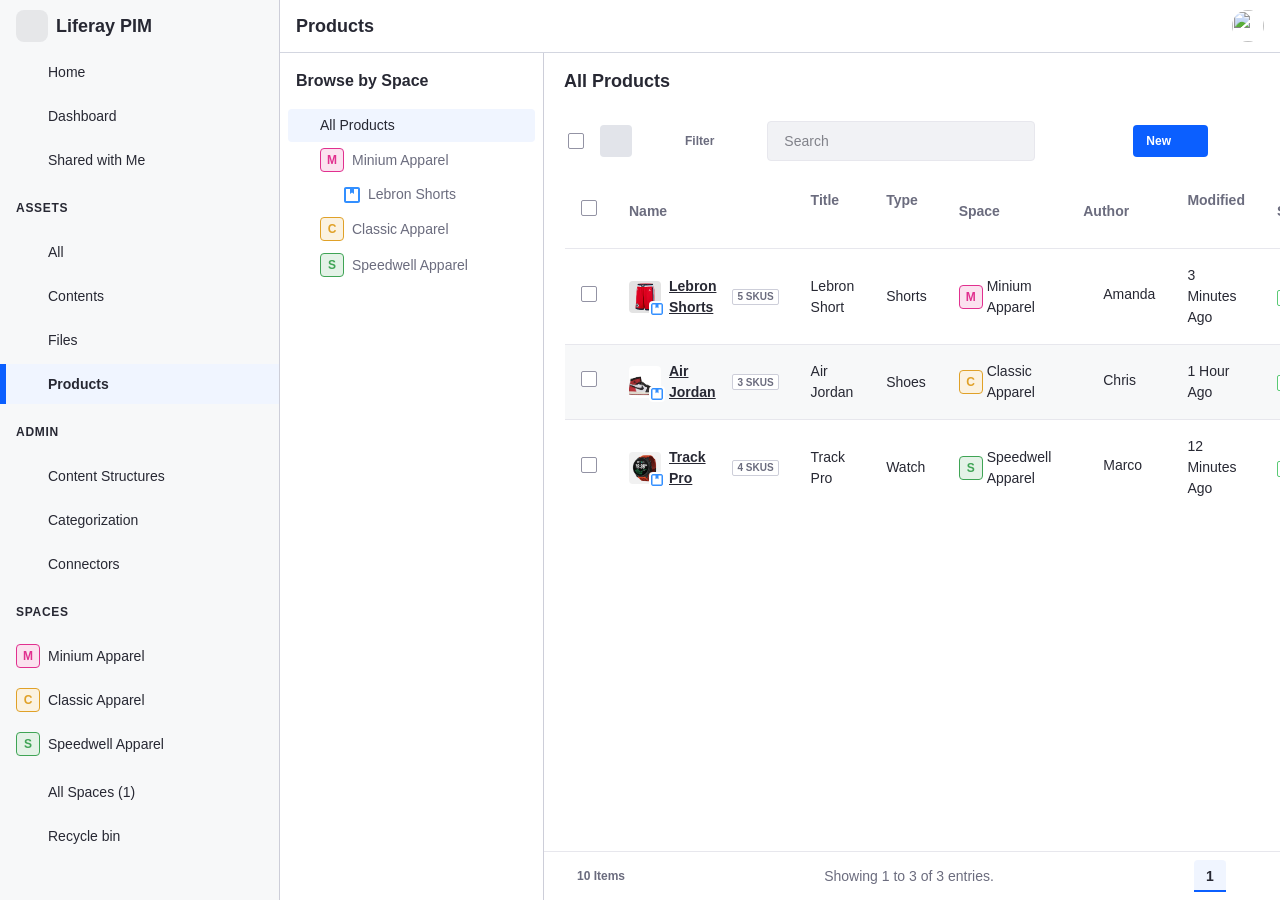
==== prototypes/browse-panel.html @ c78c4a8b "Add PIM Navigation Patterns prototype prototypes/browse-panel.html — the PIM/CMS navigation model on" ====
<!DOCTYPE html>
<html lang="en">
<head>
  <meta charset="UTF-8">
  <meta name="viewport" content="width=device-width, initial-scale=1.0">
  <title>PIM Navigation Patterns — Lexicon Vanilla</title>

  <!-- Skin + CMS-style bootstrap (verbatim from starter.html) -->
  <script>(function(){
    var S=['light','light-hc','dark','dark-hc'];
    function apply(){try{
      var r=document.documentElement;
      var s=localStorage.getItem('vanilla-skin')||'light';
      S.forEach(function(c){r.classList.remove(c);});
      r.classList.add(S.indexOf(s)>-1?s:'light');
      if(localStorage.getItem('vanilla-cms-style')==='1'){
        r.style.setProperty('--rounded-sm','4px');
        r.style.setProperty('--rounded-md','8px');
        r.style.setProperty('--rounded-lg','16px');
      }else{
        r.style.removeProperty('--rounded-sm');
        r.style.removeProperty('--rounded-md');
        r.style.removeProperty('--rounded-lg');
      }
    }catch(e){}}
    apply();
    window.addEventListener('pageshow',apply);
  })()</script>
  <link rel="stylesheet" href="../tokens.css">
  <link rel="stylesheet" href="../tokens-high-contrast.css">
  <link rel="stylesheet" href="../tokens-dark.css">
  <link rel="stylesheet" href="../components.css">
  <script src="../icons.js"></script>

  <style>
    /* ── Page-level tokens ──────────────────────────────────────
       Shell dimensions live here so the panel, main's pinned margin
       and the control-menu title shift all read one source of truth. */
    :root {
      --sidebar-width: 280px;       /* docked left nav (Control Panel)  */
      --browse-width: 264px;        /* Browse by Space contextual panel */
      --cp-chrome-h: calc(var(--spacing-8) + 2 * (var(--spacing-2) + var(--spacing-2-5))); /* 52px chrome band */
    }

    html, body { height: 100%; }
    body { margin: 0; display: flex; flex-direction: column; height: 100vh; overflow: hidden; }

    /* ── Top-bar chrome tweaks ───────────────────────────────── */
    .control-menu__left { gap: var(--spacing-3); }
    .control-menu__btn { border-radius: var(--rounded-lg); }
    /* The menu toggle stays in the Control Menu flow but paints above the
       floating panel, so it reads as the panel's top-left corner button. */
    .control-menu__btns { position: relative; z-index: 60; }
    /* Top-bar breadcrumb — the Data Set's location now lives in the Control
       Menu (the Data Set itself has no header). It is the persistent navigation
       spine, working the same whether or not the Browse panel is visible.
       Space sticker → first crumb gap is 12px; the whole breadcrumb reads 18px.
       When pinned it shifts so its left edge aligns with the Browse panel's
       title (one clean rail): margin = 296 − 56px cluster = sidebar − toggle − gap. */
    .cm-crumb {
      align-items: center;
      display: flex;
      gap: var(--spacing-4);
      min-width: 0;
      transition: margin-left 320ms cubic-bezier(0.22, 1, 0.36, 1);
    }
    .cm-crumb .breadcrumb { min-width: 0; font-size: var(--font-size-lg); }
    body.sb-pinned .cm-crumb {
      margin-left: calc(var(--sidebar-width) - var(--spacing-8) - var(--spacing-3));
    }
    /* Pinned toggle reads as active (soft 8% tint, flips per skin). */
    body.sb-pinned #cp-toggle,
    body.sb-pinned #cp-toggle:hover {
      background: color-mix(in srgb, var(--color-dark) 8%, transparent);
    }

    /* User avatar button on the right of the top bar. */
    .cm-avatar {
      align-items: center;
      background: none;
      border: 0;
      border-radius: var(--rounded-full);
      cursor: pointer;
      display: inline-flex;
      height: var(--spacing-8);
      justify-content: center;
      overflow: hidden;
      padding: 0;
      width: var(--spacing-8);
    }
    .cm-avatar > img { display: block; height: 100%; object-fit: cover; width: 100%; }

    /* ── Docked Control Panel (left nav) ─────────────────────────
       Flush to the screen edge, full height. Three states mirror the
       modern-sidebar base: hidden / peek (overlay) / pinned (in flow). */
    .control-panel--floating {
      position: fixed;
      top: 0; left: 0; bottom: 0;
      width: var(--sidebar-width);
      z-index: 50;
      border-right: 1px solid var(--color-secondary-l2);
      transform: translateX(calc(-1 * var(--spacing-7)));
      opacity: 0;
      visibility: hidden;
      transition: transform 140ms ease-out, opacity 140ms ease-out,
                  visibility 0s linear 140ms, box-shadow 140ms ease;
    }
    body.sb-pinned .control-panel--floating,
    body.sb-peek .control-panel--floating {
      transform: translateX(0);
      opacity: 1;
      visibility: visible;
      transition: transform 140ms ease-out, opacity 140ms ease-out,
                  visibility 0s, box-shadow 140ms ease;
    }
    body.sb-peek:not(.sb-pinned) .control-panel--floating { box-shadow: var(--shadow-lg); }

    /* Header row: brand + theme/close, locked to the top-bar band.
       Left padding clears the 32px overlay toggle + 8px gap. */
    .control-panel--floating .control-panel__header {
      height: var(--cp-chrome-h);
      padding: 0 var(--spacing-4) 0 calc(var(--spacing-10) + var(--spacing-3));
    }
    .control-panel--floating .control-panel__title {
      font-size: var(--font-size-lg);
      font-weight: var(--font-weight-bold);
    }
    .control-panel__actions {
      align-items: center;
      display: flex;
      flex-shrink: 0;
      gap: var(--spacing-2);
      margin-left: auto;
    }
    .control-panel__actions .btn { border-radius: var(--rounded-lg); }
    /* Close button: hidden until keyboard focus (visually-hidden-focusable). */
    .control-panel__close { order: 1; }
    .control-panel__close:not(:focus-visible) {
      position: absolute; opacity: 0; pointer-events: none;
    }
    .control-panel:focus { outline: none; }
    .control-panel--floating .control-panel__groups { gap: var(--spacing-3); }

    /* Space avatars — the Lexicon outline sticker (.sticker sticker--outline,
       24×24) recoloured with the space's brand hue, passed as user data via
       --sc. The tinted background is derived from --sc so it reskins with
       --color-white per skin (matches the CMS-menu "colour via inline" rule). */
    .sticker--space {
      background: color-mix(in srgb, var(--sc) 14%, var(--color-white));
      border-color: var(--sc);
      color: var(--sc);
    }

    /* ── Browse by Space (contextual panel, collapsible) ─────────
       Second column inside main, toggled by the toolbar tree icon. */
    .browse-panel {
      background: var(--color-white);
      border-right: 1px solid var(--color-secondary-l2);
      display: flex;
      flex-direction: column;
      flex-shrink: 0;
      overflow: hidden;
      width: var(--browse-width);
      transition: width 220ms cubic-bezier(0.22, 1, 0.36, 1);
    }
    body.bp-collapsed .browse-panel { width: 0; border-right-color: transparent; }
    /* The Browse panel belongs to the aggregated Products view only. Inside a
       space (side-menu SPACES item active → body.in-space) there is no Browse
       panel — those screens are per-space homes / Products·Files·Content roots.
       The toolbar tree-view toggle is hidden too (nothing to toggle). */
    body.in-space .browse-panel,
    body.no-browse .browse-panel { display: none; }
    body.in-space #bp-toggle,
    body.no-browse #bp-toggle { display: none; }
    /* Content / Files aggregated views: no Browse panel, no data-set breadcrumb
       (only the top-bar title). The `no-browse` class marks those sections. */
    body.no-browse .pim-crumbbar { display: none; }
    .browse-panel__header {
      align-items: center;
      display: flex;
      flex-shrink: 0;
      /* Match the data-set breadcrumb bar's height (56px) so the centred
         "Browse by Space" title shares the breadcrumb's baseline. */
      height: calc(var(--spacing-10) + var(--spacing-3));
      padding: 0 var(--spacing-5);
    }
    .browse-panel__title {
      color: var(--color-dark);
      font-size: var(--font-size-md); /* 16px — do not change */
      font-weight: var(--font-weight-bold);
      margin: 0;
      white-space: nowrap;
    }
    .browse-panel__body {
      flex: 1;
      overflow-y: auto;
      padding: 0 var(--spacing-3) var(--spacing-5);
    }
    .tree__row.is-active .tree__label { font-weight: var(--font-weight-semi); }
    /* A touch more breathing room between Browse tree rows: +4px vertical
       overall (spacing-2 → spacing-2-5, i.e. 4px → 6px top & bottom). Scoped
       to the Browse panel so the kit's other trees keep the default rhythm. */
    .browse-panel .tree__row {
      padding-top: var(--spacing-2-5);
      padding-bottom: var(--spacing-2-5);
    }

    /* ── Main + content column ───────────────────────────────── */
    main {
      flex: 1;
      display: flex;
      min-height: 0;
      overflow: hidden;
      transition: margin-left 320ms cubic-bezier(0.22, 1, 0.36, 1);
    }
    body.sb-pinned main { margin-left: var(--sidebar-width); }

    .pim-content {
      display: flex;
      flex-direction: column;
      flex: 1;
      min-width: 0;
      overflow-y: auto;
    }

    /* Data-set breadcrumb (aggregated view header). Space sticker → first crumb
       12px; whole breadcrumb 18px. Hidden inside a space, where the breadcrumb
       lives in the top bar instead. */
    .pim-crumbbar {
      align-items: center;
      display: flex;
      gap: var(--spacing-4);
      padding: var(--spacing-4) var(--spacing-6);
    }
    .pim-crumbbar .breadcrumb { flex: 1; min-width: 0; font-size: var(--font-size-lg); }
    body.in-space .pim-crumbbar { display: none; }

    /* Toolbar tree-view toggle marked while the Browse panel is open. Uses the
       Lexicon borderless pressed fill (--color-light-d1), not a primary tint. */
    #bp-toggle.is-active { background: var(--color-light-d1); }

    /* Table scroll region + cell helpers. */
    .pim-table-wrap { flex: 1; overflow: auto; padding: 0 var(--spacing-6); }
    .pim-sku { align-items: center; display: flex; gap: var(--spacing-3); }
    /* Product icon used for the Parent-Product leaves in the Browse tree
       (a brand asset, referenced as an <img> like the product photos). */
    img.tree__icon { width: var(--spacing-5); height: var(--spacing-5); }
    /* Optional product-icon marker in the bottom-right of a Parent-Product
       photo. At 12px it reads as a marker, not a legible icon; the white ring
       lifts it off the photo. */
    .pim-thumb-wrap { position: relative; display: inline-flex; flex-shrink: 0; }
    .pim-thumb-badge {
      position: absolute;
      right: calc(-1 * var(--spacing-1));
      bottom: calc(-1 * var(--spacing-1));
      width: var(--spacing-4);
      height: var(--spacing-4);
      border-radius: var(--rounded-sm);
      background: var(--color-white);
      box-shadow: 0 0 0 var(--spacing-1) var(--color-white);
    }
    .pim-space, .pim-author { align-items: center; display: inline-flex; gap: var(--spacing-2); }
    .pim-author .lexicon-icon { color: var(--color-secondary); }
    .table__sort { color: var(--color-secondary-l1); margin-left: var(--spacing-1); vertical-align: middle; }
    .pim-badge { margin-left: var(--spacing-3); }
    /* Rows that drill into a space / product on click. */
    .pim-row-nav { cursor: pointer; }
    .pim-row-nav:hover { background: var(--color-light); }

    .pim-pagination { border-top: 1px solid var(--color-secondary-l3); padding: var(--spacing-3) var(--spacing-6); }

    /* ── Space home ─────────────────────────────────────────────
       Shown when a SPACES item is opened (body.is-home). The data-set
       toolbar / table / pagination are hidden in that mode, and vice-versa. */
    .space-home { display: none; padding: var(--spacing-6); overflow-y: auto; }
    body.is-home .space-home { display: block; }
    body.is-home .management-toolbar,
    body.is-home .pim-table-wrap,
    body.is-home .pim-pagination { display: none; }

    .space-home__grid {
      display: grid;
      grid-template-columns: minmax(0, 2fr) minmax(0, 1fr);
      gap: var(--spacing-5);
    }
    @media (max-width: 900px) { .space-home__grid { grid-template-columns: minmax(0, 1fr); } }

    .home-card {
      background: var(--color-white);
      border: 1px solid var(--color-secondary-l2);
      border-radius: var(--rounded-lg);
      margin-bottom: var(--spacing-5);
      padding: var(--spacing-5);
    }
    .home-card__head {
      align-items: center;
      display: flex;
      justify-content: space-between;
      margin-bottom: var(--spacing-3);
    }
    .home-card__title { color: var(--color-dark); font-size: var(--font-size-lg); font-weight: var(--font-weight-bold); margin: 0; }
    .home-card__actions { align-items: center; display: inline-flex; gap: var(--spacing-2); }
    .home-card__link { color: var(--color-primary); font-size: var(--font-size-base); text-decoration: none; white-space: nowrap; }
    .home-card__link:hover { text-decoration: underline; }

    .home-list { list-style: none; margin: 0; padding: 0; }
    .home-list__row {
      align-items: center;
      border-top: 1px solid var(--color-secondary-l3);
      display: flex;
      gap: var(--spacing-3);
      padding: var(--spacing-3) 0;
    }
    .home-list__row:first-child { border-top: 0; }
    .home-list__icon { color: var(--color-secondary); flex-shrink: 0; }
    .home-list__body { display: flex; flex: 1; flex-direction: column; min-width: 0; }
    .home-list__name { color: var(--color-dark); font-weight: var(--font-weight-semi); text-decoration: none; }
    .home-list__meta { color: var(--color-secondary); font-size: var(--font-size-sm); font-weight: var(--font-weight-normal); }

    .home-files { display: grid; gap: var(--spacing-4); grid-template-columns: repeat(3, minmax(0, 1fr)); list-style: none; margin: 0; padding: 0; }
    .home-file { display: flex; flex-direction: column; gap: var(--spacing-1); }
    .home-file__thumb {
      align-items: center;
      background: var(--color-light);
      border-radius: var(--rounded-md);
      display: flex;
      height: calc(var(--spacing-10) * 2);
      justify-content: center;
      margin-bottom: var(--spacing-1);
    }
    .home-file__thumb .lexicon-icon { color: var(--color-secondary); height: var(--spacing-8); width: var(--spacing-8); }
    .home-file__name { color: var(--color-dark); font-size: var(--font-size-sm); font-weight: var(--font-weight-semi); overflow: hidden; text-decoration: none; text-overflow: ellipsis; white-space: nowrap; }
    .home-file__date { color: var(--color-secondary); font-size: var(--font-size-sm); }
    .home-file .label { align-self: flex-start; }

    .home-tabs { margin-bottom: var(--spacing-2); }
    .home-member__avatar { color: var(--color-secondary); }
    .space-home .empty-state { padding: var(--spacing-5) 0; }

    /* ── Modern thin scrollbars ─────────────────────────────── */
    .control-panel__body, .browse-panel__body, .pim-content, .pim-table-wrap {
      scrollbar-width: thin;
      scrollbar-color: var(--color-secondary-l2) transparent;
    }
    .control-panel__body::-webkit-scrollbar,
    .browse-panel__body::-webkit-scrollbar,
    .pim-content::-webkit-scrollbar,
    .pim-table-wrap::-webkit-scrollbar { width: var(--spacing-3); height: var(--spacing-3); }
    .control-panel__body::-webkit-scrollbar-thumb,
    .browse-panel__body::-webkit-scrollbar-thumb,
    .pim-content::-webkit-scrollbar-thumb,
    .pim-table-wrap::-webkit-scrollbar-thumb {
      background: var(--color-secondary-l2);
      background-clip: padding-box;
      border: var(--spacing-1) solid transparent;
      border-radius: var(--rounded-full);
    }

    /* Scroll shadow on the panel header edge while the nav is clipped. */
    .control-panel__header { position: relative; z-index: 1; transition: box-shadow 150ms ease; }
    #control-panel.is-clipped-top .control-panel__header { box-shadow: var(--shadow-scroll-top); }

    /* ── Compact chrome (≤767px) ─────────────────────────────────
       Only the chrome band compacts on narrow widths. The docked layout
       is kept at every width (the sidebar always reserves its space) so
       the Browse panel is never overlaid or hidden — content just narrows
       and the table scrolls. Collapse Browse with the toolbar tree-view
       toggle when space is tight. (An earlier version dropped the pinned
       margin and absolutely-positioned the panel, which made it vanish
       behind the sidebar in a narrow/docked pane — "va en blanco".) */
    @media (max-width: 767px) {
      :root { --cp-chrome-h: calc(var(--spacing-8) + 2 * var(--spacing-2-5)); }
      .control-menu { padding-left: var(--spacing-3); padding-right: var(--spacing-3); }
      .control-panel--floating .control-panel__header { padding: 0 var(--spacing-3) 0 var(--spacing-10); }
    }

    @media (prefers-reduced-motion: reduce) {
      .control-panel--floating, main, .cm-crumb, .browse-panel { transition: none; }
    }
  </style>
</head>
<body class="sb-pinned">

<!-- ════════════════════════════════════════════════════════════════
     PIM screen — docked Control Panel (left nav) + Browse by Space
     contextual panel + product Data Set.

     Interaction notes:
       • Top-bar toggle pins/unpins the left Control Panel (peek on hover).
       • The Browse by Space panel is a second, collapsible column. Its
         visibility is driven by the TREE-VIEW icon in the Data Set
         management toolbar (#bp-toggle) — open by default.
       • Every node in the Browse tree is selectable and drives the
         breadcrumb; the caret toggles expand/collapse independently.
     ════════════════════════════════════════════════════════════════ -->

<!-- ─── Control Menu (top bar, full width) ─────────────────────────── -->
<div class="control-menu">
  <div class="control-menu__left">
    <div class="control-menu__btns">
      <button class="control-menu__btn" id="cp-toggle" type="button" aria-label="Close menu" aria-expanded="true" aria-controls="control-panel">
        <svg class="lexicon-icon" id="cp-toggle-icon"><use href="#product-menu-open"></use></svg>
      </button>
    </div>
    <!-- Breadcrumb = the Data Set's location + navigation spine (rebuilt by JS).
         The Data Set below has no header of its own. -->
    <nav class="cm-crumb" aria-label="Breadcrumb">
      <span class="sticker sticker--outline sticker--space" id="crumb-sticker" aria-hidden="true">M</span>
      <ol class="breadcrumb" id="crumb-ol"></ol>
    </nav>
  </div>
  <div class="control-menu__right">
    <button class="control-menu__btn" type="button" aria-label="Applications">
      <svg class="lexicon-icon"><use href="#grid"></use></svg>
    </button>
    <button class="cm-avatar" type="button" aria-label="User menu">
      <img src="https://images.unsplash.com/photo-1494790108377-be9c29b29330?w=72&h=72&fit=crop&auto=format" alt="">
    </button>
  </div>
</div>

<!-- ─── Docked Control Panel (left nav) ────────────────────────────── -->
<aside class="control-panel control-panel--floating" id="control-panel" tabindex="-1">

  <div class="control-panel__header">
    <span class="control-panel__title">Liferay PIM</span>
    <div class="control-panel__actions">
      <button class="btn btn--borderless btn--sm btn--icon control-panel__close" id="cp-close" type="button" aria-label="Close">
        <svg class="lexicon-icon"><use href="#times"></use></svg>
      </button>
      <button class="btn btn--borderless btn--sm btn--icon" id="theme-toggle" type="button" aria-label="Switch to dark mode" aria-pressed="false">
        <svg class="lexicon-icon" id="theme-icon"><use href="#moon"></use></svg>
      </button>
    </div>
  </div>

  <div class="control-panel__body">
    <ul class="control-panel__groups">

      <!-- Top-level items (no group header) -->
      <li class="control-panel__group">
        <button class="control-panel__item" type="button">
          <span class="control-panel__item-icon"><svg class="lexicon-icon"><use href="#home"></use></svg></span>
          Home
        </button>
        <button class="control-panel__item" type="button">
          <span class="control-panel__item-icon"><svg class="lexicon-icon"><use href="#analytics"></use></svg></span>
          Dashboard
        </button>
        <button class="control-panel__item" type="button">
          <span class="control-panel__item-icon"><svg class="lexicon-icon"><use href="#share"></use></svg></span>
          Shared with Me
        </button>
      </li>

      <!-- ASSETS -->
      <li class="control-panel__group">
        <button class="control-panel__group-header" type="button" aria-expanded="true">
          Assets
          <svg class="lexicon-icon"><use href="#angle-down-small"></use></svg>
        </button>
        <button class="control-panel__item" type="button">
          <span class="control-panel__item-icon"><svg class="lexicon-icon"><use href="#catalog"></use></svg></span>
          All
        </button>
        <button class="control-panel__item" data-section="content" type="button">
          <span class="control-panel__item-icon"><svg class="lexicon-icon"><use href="#documents-and-media"></use></svg></span>
          Contents
        </button>
        <button class="control-panel__item" data-section="files" type="button">
          <span class="control-panel__item-icon"><svg class="lexicon-icon"><use href="#document-text"></use></svg></span>
          Files
        </button>
        <button class="control-panel__item is-active" id="nav-products" data-nav="All Products" type="button">
          <span class="control-panel__item-icon"><svg class="lexicon-icon"><use href="#products"></use></svg></span>
          Products
        </button>
      </li>

      <!-- ADMIN -->
      <li class="control-panel__group">
        <button class="control-panel__group-header" type="button" aria-expanded="true">
          Admin
          <svg class="lexicon-icon"><use href="#angle-down-small"></use></svg>
        </button>
        <button class="control-panel__item" type="button">
          <span class="control-panel__item-icon"><svg class="lexicon-icon"><use href="#page-template"></use></svg></span>
          Content Structures
        </button>
        <button class="control-panel__item" type="button">
          <span class="control-panel__item-icon"><svg class="lexicon-icon"><use href="#categories"></use></svg></span>
          Categorization
        </button>
        <button class="control-panel__item" type="button">
          <span class="control-panel__item-icon"><svg class="lexicon-icon"><use href="#plug"></use></svg></span>
          Connectors
        </button>
      </li>

      <!-- SPACES -->
      <li class="control-panel__group">
        <button class="control-panel__group-header" type="button" aria-expanded="true">
          Spaces
          <svg class="lexicon-icon"><use href="#angle-down-small"></use></svg>
        </button>
        <button class="control-panel__item" data-home="minium" type="button">
          <span class="control-panel__item-icon"><span class="sticker sticker--outline sticker--space" style="--sc:#E1308F" aria-hidden="true">M</span></span>
          Minium Apparel
        </button>
        <button class="control-panel__item" data-home="classic" type="button">
          <span class="control-panel__item-icon"><span class="sticker sticker--outline sticker--space" style="--sc:#E0A128" aria-hidden="true">C</span></span>
          Classic Apparel
        </button>
        <button class="control-panel__item" data-home="speedwell" type="button">
          <span class="control-panel__item-icon"><span class="sticker sticker--outline sticker--space" style="--sc:#3FA455" aria-hidden="true">S</span></span>
          Speedwell Apparel
        </button>
      </li>

      <!-- Utility items -->
      <li class="control-panel__group">
        <button class="control-panel__item" type="button">
          <span class="control-panel__item-icon"><svg class="lexicon-icon"><use href="#list-ul"></use></svg></span>
          All Spaces (1)
        </button>
        <button class="control-panel__item" type="button">
          <span class="control-panel__item-icon"><svg class="lexicon-icon"><use href="#trash"></use></svg></span>
          Recycle bin
        </button>
      </li>

    </ul>
  </div><!-- /control-panel__body -->
</aside>

<!-- ─── Main: Browse by Space + product Data Set ───────────────────── -->
<main>

  <!-- Browse by Space (collapsible contextual panel) -->
  <aside class="browse-panel" id="browse-panel" aria-label="Browse by Space">
    <div class="browse-panel__header">
      <h2 class="browse-panel__title">Browse by Space</h2>
    </div>
    <div class="browse-panel__body">
      <ul class="tree" role="tree" id="browse-tree">

        <li role="treeitem">
          <div class="tree__row" data-crumb="All Products">
            <svg class="lexicon-icon tree__icon"><use href="#products"></use></svg>
            <span class="tree__label">All Products</span>
          </div>
        </li>

        <li role="treeitem" aria-expanded="true">
          <div class="tree__row" data-crumb="Minium Apparel">
            <button class="tree__toggle" aria-label="Collapse"><svg class="lexicon-icon"><use href="#caret-bottom"></use></svg></button>
            <span class="sticker sticker--outline sticker--space" style="--sc:#E1308F" aria-hidden="true">M</span>
            <span class="tree__label">Minium Apparel</span>
          </div>
          <ul role="group">
            <li role="treeitem">
              <div class="tree__row is-active" data-crumb="Lebron Shorts">
                <button class="tree__toggle tree__toggle--placeholder" aria-hidden="true"></button>
                <img class="tree__icon" src="img/icon-product.svg" alt="" width="16" height="16">
                <span class="tree__label">Lebron Shorts</span>
              </div>
            </li>
          </ul>
        </li>

        <li role="treeitem" aria-expanded="false">
          <div class="tree__row" data-crumb="Classic Apparel">
            <button class="tree__toggle" aria-label="Expand"><svg class="lexicon-icon"><use href="#caret-right"></use></svg></button>
            <span class="sticker sticker--outline sticker--space" style="--sc:#E0A128" aria-hidden="true">C</span>
            <span class="tree__label">Classic Apparel</span>
          </div>
          <ul role="group" hidden>
            <li role="treeitem">
              <div class="tree__row" data-crumb="Air Jordan">
                <button class="tree__toggle tree__toggle--placeholder" aria-hidden="true"></button>
                <img class="tree__icon" src="img/icon-product.svg" alt="" width="16" height="16">
                <span class="tree__label">Air Jordan</span>
              </div>
            </li>
          </ul>
        </li>

        <li role="treeitem" aria-expanded="false">
          <div class="tree__row" data-crumb="Speedwell Apparel">
            <button class="tree__toggle" aria-label="Expand"><svg class="lexicon-icon"><use href="#caret-right"></use></svg></button>
            <span class="sticker sticker--outline sticker--space" style="--sc:#3FA455" aria-hidden="true">S</span>
            <span class="tree__label">Speedwell Apparel</span>
          </div>
          <ul role="group" hidden>
            <li role="treeitem">
              <div class="tree__row" data-crumb="Track Pro">
                <button class="tree__toggle tree__toggle--placeholder" aria-hidden="true"></button>
                <img class="tree__icon" src="img/icon-product.svg" alt="" width="16" height="16">
                <span class="tree__label">Track Pro</span>
              </div>
            </li>
          </ul>
        </li>

      </ul>
    </div>
  </aside>

  <!-- Product Data Set -->
  <div class="pim-content">

    <!-- Data-set breadcrumb (aggregated view only; hidden inside a space, where
         the breadcrumb lives in the top bar). Interacting with a space crumb
         here navigates the side menu to that space. Rebuilt by JS. -->
    <div class="pim-crumbbar">
      <span class="sticker sticker--outline sticker--space" id="ds-crumb-sticker" aria-hidden="true">M</span>
      <ol class="breadcrumb" id="ds-crumb-ol"></ol>
      <button class="btn btn--borderless btn--sm btn--icon" type="button" aria-label="More actions">
        <svg class="lexicon-icon"><use href="#ellipsis-v"></use></svg>
      </button>
    </div>

    <!-- Management toolbar -->
    <div class="management-toolbar">
      <div class="management-toolbar__bar">

        <label class="checkbox" aria-label="Select all">
          <input type="checkbox" class="checkbox__input">
          <span class="checkbox__box">
            <svg class="checkbox__icon checkbox__icon--check"><use href="#check-small"></use></svg>
            <svg class="checkbox__icon checkbox__icon--hr"><use href="#hr"></use></svg>
          </span>
        </label>

        <!-- Tree-view toggle → controls the Browse by Space panel -->
        <button class="btn btn--borderless btn--sm btn--icon is-active" id="bp-toggle" type="button" aria-label="Toggle Browse by Space" aria-pressed="true" aria-controls="browse-panel">
          <svg class="lexicon-icon"><use href="#hierarchy"></use></svg>
        </button>

        <button class="btn btn--borderless btn--sm" type="button">
          <svg class="lexicon-icon"><use href="#filter"></use></svg>
          Filter
          <svg class="lexicon-icon"><use href="#caret-bottom"></use></svg>
        </button>

        <div class="management-toolbar__search">
          <div class="search">
            <input class="input__field search__field" type="search" placeholder="Search">
            <button class="search__clear" aria-label="Clear" hidden type="button">
              <svg class="lexicon-icon"><use href="#times-circle-full"></use></svg>
            </button>
            <button class="search__submit" aria-label="Search" type="button">
              <svg class="lexicon-icon"><use href="#search"></use></svg>
            </button>
          </div>
        </div>

        <button class="btn btn--borderless btn--sm" type="button" aria-label="Switch view">
          <svg class="lexicon-icon"><use href="#list"></use></svg>
          <svg class="lexicon-icon"><use href="#caret-double"></use></svg>
        </button>

        <button class="btn btn--primary btn--sm" type="button">
          New
          <svg class="lexicon-icon"><use href="#caret-bottom"></use></svg>
        </button>

        <button class="btn btn--borderless btn--sm btn--icon" type="button" aria-label="Info">
          <svg class="lexicon-icon"><use href="#info-circle-open"></use></svg>
        </button>

      </div>
    </div>

    <!-- Data-set table — whole thead + tbody rendered by JS per section
         (Products / Content / Files have different columns). -->
    <div class="pim-table-wrap">
      <table class="table" id="pim-table"></table>
    </div>

    <!-- Pagination -->
    <nav class="pagination pim-pagination" aria-label="Pagination">
      <button class="pagination__size btn btn--borderless btn--sm">
        10 Items <svg class="lexicon-icon"><use href="#caret-bottom"></use></svg>
      </button>
      <span class="pagination__summary" id="pim-summary">Showing 1 to 5 of 5 entries.</span>
      <ul class="pagination__pages">
        <li><button class="pagination__btn" aria-label="Previous"><svg class="lexicon-icon"><use href="#angle-left"></use></svg></button></li>
        <li><button class="pagination__btn is-active" aria-current="page">1</button></li>
        <li><button class="pagination__btn" aria-label="Next"><svg class="lexicon-icon"><use href="#angle-right"></use></svg></button></li>
      </ul>
    </nav>

    <!-- ─── Space home (shown when a SPACES item is opened; body.is-home) ─────
         Widgets replicate the Liferay CMS space home: Content, Files, Members,
         Websites. Header sticker + name are set by JS per space. -->
    <section class="space-home" id="space-home" aria-label="Space home">
      <div class="space-home__grid">
        <div class="space-home__col">

          <!-- Products widget (the PIM reason for all this) -->
          <section class="home-card">
            <header class="home-card__head">
              <h2 class="home-card__title">Products</h2>
              <span class="home-card__actions">
                <a href="#" class="home-card__link" id="home-view-products">View all products</a>
                <button class="btn btn--borderless btn--sm btn--icon" type="button" aria-label="Add product"><svg class="lexicon-icon"><use href="#plus"></use></svg></button>
              </span>
            </header>
            <ul class="home-list" id="home-products"></ul>
          </section>

          <!-- Content widget -->
          <section class="home-card">
            <header class="home-card__head">
              <h2 class="home-card__title">Content</h2>
              <span class="home-card__actions">
                <a href="#" class="home-card__link" id="home-view-content">View all content</a>
                <button class="btn btn--borderless btn--sm btn--icon" type="button" aria-label="Add content"><svg class="lexicon-icon"><use href="#plus"></use></svg></button>
              </span>
            </header>
            <ul class="home-list" id="home-content"></ul>
          </section>

          <!-- Files widget -->
          <section class="home-card">
            <header class="home-card__head">
              <h2 class="home-card__title">Files</h2>
              <span class="home-card__actions">
                <a href="#" class="home-card__link" id="home-view-files">View all files</a>
                <button class="btn btn--borderless btn--sm btn--icon" type="button" aria-label="Add file"><svg class="lexicon-icon"><use href="#plus"></use></svg></button>
              </span>
            </header>
            <ul class="home-files" id="home-files-list"></ul>
          </section>

        </div>

        <div class="space-home__col space-home__col--side">

          <!-- Members widget -->
          <section class="home-card">
            <header class="home-card__head">
              <h2 class="home-card__title">Members (1)</h2>
              <a href="#" class="home-card__link">View all members</a>
            </header>
            <nav class="tabs home-tabs" role="tablist">
              <button class="tabs__tab is-active" role="tab" aria-selected="true" type="button">Users</button>
              <button class="tabs__tab" role="tab" type="button">User Groups</button>
            </nav>
            <ul class="home-list" id="home-members"></ul>
          </section>

          <!-- Websites widget -->
          <section class="home-card">
            <header class="home-card__head">
              <h2 class="home-card__title">Websites (0)</h2>
            </header>
            <div class="empty-state empty-state--sm">
              <h3 class="empty-state__title">No sites connected yet</h3>
              <p class="empty-state__text">Connect sites to this space.</p>
              <button class="btn btn--secondary btn--sm" type="button">Connect sites</button>
            </div>
          </section>

        </div>
      </div>
    </section>

  </div><!-- /pim-content -->
</main>

<!-- ─── Scripts ─────────────────────────────────────────────────────── -->

<!-- Collapsible Control Panel groups (chevron rotates, items hide) -->
<script>
  (function () {
    document.querySelectorAll('.control-panel__group-header').forEach(function (btn) {
      var chevron = btn.querySelector('svg.lexicon-icon:last-child');
      if (chevron) chevron.style.transition = 'transform 150ms ease';
      var group = btn.parentElement;
      var items = group ? Array.from(group.querySelectorAll('.control-panel__item')) : [];
      if (btn.getAttribute('aria-expanded') === 'false') {
        items.forEach(function (el) { el.style.display = 'none'; });
        if (chevron) chevron.style.transform = 'rotate(-90deg)';
      }
      btn.addEventListener('click', function () {
        var next = btn.getAttribute('aria-expanded') === 'false';
        btn.setAttribute('aria-expanded', String(next));
        items.forEach(function (el) { el.style.display = next ? '' : 'none'; });
        if (chevron) chevron.style.transform = next ? '' : 'rotate(-90deg)';
      });
    });
  })();
</script>

<!-- Pin / peek behaviour for the docked Control Panel -->
<script>
  (function () {
    var body = document.body;
    var toggle = document.getElementById('cp-toggle');
    var toggleIcon = document.getElementById('cp-toggle-icon');
    var panel = document.getElementById('control-panel');
    var close = document.getElementById('cp-close');
    var hideTimer = null;

    function pinned() { return body.classList.contains('sb-pinned'); }
    function setIcon() {
      var use = toggleIcon && toggleIcon.querySelector('use');
      if (use) use.setAttribute('href', pinned() ? '#product-menu-open' : '#product-menu-closed');
      var label = pinned() ? 'Close menu' : 'Pin menu';
      toggle.setAttribute('aria-label', label);
    }
    function setPinned(on) {
      body.classList.toggle('sb-pinned', on);
      if (on) body.classList.remove('sb-peek');
      toggle.setAttribute('aria-expanded', String(on));
      setIcon();
    }
    function peek(on) { if (!pinned()) body.classList.toggle('sb-peek', on); }
    function scheduleHide() { clearTimeout(hideTimer); hideTimer = setTimeout(function () { peek(false); }, 250); }
    function cancelHide() { clearTimeout(hideTimer); }

    [toggle, panel].forEach(function (el) {
      el.addEventListener('mouseenter', function () { cancelHide(); peek(true); });
      el.addEventListener('mouseleave', scheduleHide);
    });
    toggle.addEventListener('click', function (e) {
      if (pinned()) {
        setPinned(false);
        if (toggle.matches(':hover') || panel.matches(':hover')) body.classList.add('sb-peek');
      } else {
        setPinned(true);
        if (e.detail === 0) panel.focus();
      }
    });
    close.addEventListener('click', function (e) {
      setPinned(false); body.classList.remove('sb-peek');
      if (e.detail === 0) toggle.focus();
    });
    panel.addEventListener('focusin', function () { cancelHide(); peek(true); });
    panel.addEventListener('focusout', function (e) { if (!panel.contains(e.relatedTarget)) scheduleHide(); });
    document.addEventListener('keydown', function (e) {
      if (e.key === 'Escape' && body.classList.contains('sb-peek')) peek(false);
    });
    setIcon();
  })();
</script>

<!-- Browse by Space: toolbar tree-view icon toggles panel visibility -->
<script>
  (function () {
    var body = document.body;
    var btn = document.getElementById('bp-toggle');
    if (!btn) return;
    btn.addEventListener('click', function () {
      var collapsed = body.classList.toggle('bp-collapsed');
      var open = !collapsed;
      btn.classList.toggle('is-active', open);
      btn.setAttribute('aria-pressed', String(open));
    });
  })();
</script>

<!-- Browse tree: caret expands (independent); selecting any node drives the
     breadcrumb AND swaps the product Data Set (rows / thumbnail / meta). -->
<script>
  (function () {
    var tree = document.getElementById('browse-tree');
    var summary = document.getElementById('pim-summary');
    var sticker = document.getElementById('crumb-sticker');   // top-bar breadcrumb
    var ol = document.getElementById('crumb-ol');
    var dsSticker = document.getElementById('ds-crumb-sticker'); // data-set breadcrumb
    var dsOl = document.getElementById('ds-crumb-ol');
    var table = document.getElementById('pim-table');
    var tableWrap = document.querySelector('.pim-table-wrap');
    if (!tree || !table) return;

    // ── Fabricated PIM data (a watch, shorts and shoes across 3 spaces) ──
    var SPACES = {
      minium:    { code: 'M', color: '#E1308F', name: 'Minium Apparel' },
      classic:   { code: 'C', color: '#E0A128', name: 'Classic Apparel' },
      speedwell: { code: 'S', color: '#3FA455', name: 'Speedwell Apparel' }
    };
    var PRODUCTS = {
      'Lebron Shorts': {
        space: 'minium', title: 'Lebron Short', type: 'Shorts', author: 'Amanda',
        modified: '3 Minutes Ago', thumb: { img: 'img/lebron-short-red.png' },
        skus: ['LebronShortRedXS', 'LebronShortRedS', 'LebronShortRedM', 'LebronShortRedL', 'LebronShortRedXL']
      },
      'Track Pro': {
        space: 'speedwell', title: 'Track Pro', type: 'Watch', author: 'Marco',
        modified: '12 Minutes Ago', thumb: { img: 'img/track-pro.webp' },
        skus: ['TrackProLavaRed', 'TrackProAllBlack', 'TrackProSummitWhite', 'TrackProOceanBlue']
      },
      'Air Jordan': {
        space: 'classic', title: 'Air Jordan', type: 'Shoes', author: 'Chris',
        modified: '1 Hour Ago', thumb: { img: 'img/air-jordan.jpg' },
        skus: ['AirJordanBredToe42', 'AirJordanBredToe43', 'AirJordanBredToe44']
      }
    };
    // Each Browse node → which products it lists + how its breadcrumb reads.
    var VIEWS = {
      'All Products':      { products: ['Lebron Shorts', 'Air Jordan', 'Track Pro'], space: null,        leaf: null },
      'Minium Apparel':    { products: ['Lebron Shorts'],                            space: 'minium',    leaf: null },
      'Classic Apparel':   { products: ['Air Jordan'],                              space: 'classic',   leaf: null },
      'Speedwell Apparel': { products: ['Track Pro'],                                space: 'speedwell', leaf: null },
      'Lebron Shorts':     { products: ['Lebron Shorts'],                            space: 'minium',    leaf: 'Lebron Shorts' },
      'Air Jordan':        { products: ['Air Jordan'],                              space: 'classic',   leaf: 'Air Jordan' },
      'Track Pro':         { products: ['Track Pro'],                                space: 'speedwell', leaf: 'Track Pro' }
    };

    var CHECKBOX = '<label class="checkbox" aria-label="Select row"><input type="checkbox" class="checkbox__input"><span class="checkbox__box"><svg class="checkbox__icon checkbox__icon--check"><use href="#check-small"></use></svg><svg class="checkbox__icon checkbox__icon--hr"><use href="#hr"></use></svg></span></label>';
    var SELECT_ALL = '<label class="checkbox" aria-label="Select all"><input type="checkbox" class="checkbox__input"><span class="checkbox__box"><svg class="checkbox__icon checkbox__icon--check"><use href="#check-small"></use></svg><svg class="checkbox__icon checkbox__icon--hr"><use href="#hr"></use></svg></span></label>';
    var SEP = '<svg class="lexicon-icon breadcrumb__sep"><use href="#angle-right"></use></svg>';

    // Aggregated Content & Files rows (across spaces). Content/Files are
    // aggregated ASSETS views WITHOUT a Browse panel — columns: Title · Type ·
    // Space · Author · Modified · Revision Date · Status.
    var CONTENT_ROWS = [
      { icon: '#web-content', name: 'Spring Campaign 2026', type: 'Basic Web Content', space: 'minium',    author: 'Amanda', modified: '3 Minutes Ago', revised: '—', status: { label: 'Draft', tone: 'secondary' } },
      { icon: '#folder',      name: 'Lookbooks',            type: 'Folder',            space: 'minium',    author: 'Amanda', modified: '2 Hours Ago',   revised: '—', status: null },
      { icon: '#web-content', name: 'Size & Fit Guide',     type: 'Basic Web Content', space: 'classic',   author: 'Chris',  modified: 'Yesterday',     revised: 'Aug 5, 2026', status: { label: 'Approved', tone: 'success' } },
      { icon: '#web-content', name: 'Race Day Stories',     type: 'Basic Web Content', space: 'speedwell', author: 'Marco',  modified: '3 days ago',    revised: 'Aug 3, 2026', status: { label: 'Approved', tone: 'success' } },
      { icon: '#folder',      name: 'Retro Archive',        type: 'Folder',            space: 'classic',   author: 'Chris',  modified: 'Aug 4, 2026',   revised: '—', status: null },
      { icon: '#folder',      name: 'Athlete Bios',         type: 'Folder',            space: 'speedwell', author: 'Marco',  modified: 'Aug 2, 2026',   revised: '—', status: null }
    ];
    var FILES_ROWS = [
      { icon: '#document', name: 'air-jordan-hero.png',  type: 'Basic Document', space: 'classic',   author: 'Chris',  modified: '13:24', revised: '—', status: { label: 'Approved', tone: 'success' } },
      { icon: '#document', name: 'minium-logo.svg',      type: 'Basic Document', space: 'minium',    author: 'Amanda', modified: '13:24', revised: '—', status: { label: 'Approved', tone: 'success' } },
      { icon: '#document', name: 'size-guide.pdf',       type: 'Basic Document', space: 'minium',    author: 'Amanda', modified: '13:23', revised: '—', status: { label: 'Draft', tone: 'secondary' } },
      { icon: '#document', name: 'track-pro-banner.png', type: 'Basic Document', space: 'speedwell', author: 'Marco',  modified: 'Yesterday', revised: '—', status: { label: 'Approved', tone: 'success' } },
      { icon: '#document', name: 'sizing-chart.pdf',     type: 'Basic Document', space: 'classic',   author: 'Chris',  modified: '11:02', revised: '—', status: { label: 'Approved', tone: 'success' } },
      { icon: '#document', name: 'spec-sheet.pdf',       type: 'Basic Document', space: 'speedwell', author: 'Marco',  modified: '09:30', revised: '—', status: { label: 'Approved', tone: 'success' } }
    ];

    // Build a table <thead> from a column list ({label, sort}); the leading
    // select-all checkbox gutter and the trailing column-config gutter are added.
    function buildThead(cols) {
      var ths = cols.map(function (c) {
        return '<th>' + c.label + (c.sort ? ' <svg class="lexicon-icon lexicon-icon-sm table__sort"><use href="#caret-double"></use></svg>' : '') + '</th>';
      }).join('');
      return '<thead><tr><th class="table__cell--gutter">' + SELECT_ALL + '</th>' + ths
        + '<th class="table__cell--gutter"><button class="btn btn--borderless btn--sm btn--icon" type="button" aria-label="Columns"><svg class="lexicon-icon"><use href="#caret-bottom"></use></svg></button></th></tr></thead>';
    }
    // A Content/Files row (icon + name, then the shared asset columns).
    function assetRow(r) {
      return '<tr><td class="table__cell--gutter">' + CHECKBOX + '</td>'
        + '<td><span class="pim-sku"><span class="sticker sticker--md sticker--icon"><svg class="lexicon-icon"><use href="' + r.icon + '"></use></svg></span><a href="#" class="table__title">' + r.name + '</a></span></td>'
        + '<td>' + r.type + '</td>'
        + '<td>' + spaceCell(SPACES[r.space]) + '</td>'
        + '<td><span class="pim-author"><svg class="lexicon-icon"><use href="#user"></use></svg> ' + r.author + '</span></td>'
        + '<td>' + r.modified + '</td>'
        + '<td>' + r.revised + '</td>'
        + '<td>' + (r.status ? '<span class="label label--sm label--' + r.status.tone + '">' + r.status.label + '</span>' : '') + '</td>'
        + '<td class="table__cell--gutter"><button class="btn btn--borderless btn--sm btn--icon" aria-label="More"><svg class="lexicon-icon"><use href="#ellipsis-v"></use></svg></button></td></tr>';
    }

    // ── Space-home widget rows (per space) ──
    var KEBAB = '<button class="btn btn--borderless btn--sm btn--icon" aria-label="More"><svg class="lexicon-icon"><use href="#ellipsis-v"></use></svg></button>';
    function homeProductRow(name) {
      var p = PRODUCTS[name];
      var thumb = p.thumb.img
        ? '<span class="sticker sticker--md"><img src="' + p.thumb.img + '" alt=""></span>'
        : '<span class="sticker sticker--md sticker--icon"><svg class="lexicon-icon"><use href="' + p.thumb.icon + '"></use></svg></span>';
      return '<li class="home-list__row">' + thumb
        + '<span class="home-list__body"><a href="#" class="home-list__name">' + name + '</a>'
        + '<span class="home-list__meta">' + p.skus.length + ' SKUs · ' + p.type + '</span></span>' + KEBAB + '</li>';
    }
    function homeContentRow(r) {
      var meta = (r.icon === '#folder') ? '0 articles · 0 folders' : 'Modified ' + r.modified.toLowerCase() + ' by ' + r.author;
      return '<li class="home-list__row"><svg class="lexicon-icon home-list__icon"><use href="' + r.icon + '"></use></svg>'
        + '<span class="home-list__body"><a href="#" class="home-list__name">' + r.name + '</a>'
        + '<span class="home-list__meta">' + meta + '</span></span>' + KEBAB + '</li>';
    }
    function homeFileCard(r) {
      var isImg = /\.(png|jpe?g|svg|webp)$/i.test(r.name);
      return '<li class="home-file"><span class="home-file__thumb"><svg class="lexicon-icon"><use href="' + (isImg ? '#picture' : '#document') + '"></use></svg></span>'
        + '<a href="#" class="home-file__name">' + r.name + '</a><span class="home-file__date">Aug 7, 2026</span>'
        + (r.status ? '<span class="label label--sm label--' + r.status.tone + '">' + r.status.label + '</span>' : '') + '</li>';
    }
    function homeMemberRow(name) {
      return '<li class="home-list__row"><span class="sticker sticker--circle sticker--icon home-member__avatar"><svg class="lexicon-icon"><use href="#user"></use></svg></span>'
        + '<span class="home-list__body"><span class="home-list__name">' + name + ' <span class="home-list__meta">(Owner)</span></span></span></li>';
    }

    function thumbCell(p) {
      return p.thumb.img
        ? '<span class="sticker sticker--md"><img src="' + p.thumb.img + '" alt=""></span>'
        : '<span class="sticker sticker--md sticker--icon"><svg class="lexicon-icon"><use href="' + p.thumb.icon + '"></use></svg></span>';
    }
    function spaceCell(sp) {
      return '<span class="pim-space"><span class="sticker sticker--outline sticker--space" style="--sc:' + sp.color + '" aria-hidden="true">' + sp.code + '</span> ' + sp.name + '</span>';
    }
    // Trailing cells shared by both row kinds (Title → actions).
    function metaCells(p) {
      return '<td>' + p.title + '</td>'
        + '<td>' + p.type + '</td>'
        + '<td>' + spaceCell(SPACES[p.space]) + '</td>'
        + '<td><span class="pim-author"><svg class="lexicon-icon"><use href="#user"></use></svg> ' + p.author + '</span></td>'
        + '<td>' + p.modified + '</td>'
        + '<td><span class="label label--sm label--success">Published</span></td>'
        + '<td class="table__cell--gutter"><button class="btn btn--borderless btn--sm btn--icon" aria-label="More"><svg class="lexicon-icon"><use href="#ellipsis-v"></use></svg></button></td>';
    }
    // A SKU-level row (a variant inside a Parent Product): first cell = SKU code.
    function skuRow(sku, p, isPrimary) {
      return '<tr><td class="table__cell--gutter">' + CHECKBOX + '</td>'
        + '<td><span class="pim-sku">' + thumbCell(p) + '<a href="#" class="table__title">' + sku + '</a>'
          + (isPrimary ? '<span class="label label--sm label--warning pim-badge">Primary</span>' : '') + '</span></td>'
        + metaCells(p) + '</tr>';
    }
    // A Parent-Product row (grouped item): first cell = product name + variant
    // count; clicking the name drills into the product to reveal its SKUs.
    function parentThumb(p) {
      return '<span class="pim-thumb-wrap">' + thumbCell(p)
        + '<img class="pim-thumb-badge" src="img/icon-product.svg" alt=""></span>';
    }
    function parentRow(name, p) {
      return '<tr class="pim-row-nav" data-product="' + name + '"><td class="table__cell--gutter">' + CHECKBOX + '</td>'
        + '<td><span class="pim-sku">' + parentThumb(p)
          + '<a href="#" class="table__title">' + name + '</a>'
          + '<span class="label label--sm label--secondary pim-badge">' + p.skus.length + ' SKUs</span></span></td>'
        + metaCells(p) + '</tr>';
    }
    // Build a space-rooted breadcrumb into the given <ol>/sticker (used by both
    // the data-set header and the top bar). The space name and "Products" both
    // navigate to that space's product list; the leaf (a product) is current.
    function buildCrumb(olEl, stickerEl, v) {
      if (v.space) {
        var sp = SPACES[v.space];
        stickerEl.style.display = '';
        stickerEl.style.setProperty('--sc', sp.color);
        stickerEl.textContent = sp.code;
        // Space name → the space HOME; "Products" → the space's products root.
        var space = '<li><a href="#" data-home="' + v.space + '">' + sp.name + '</a>' + SEP + '</li>';
        olEl.innerHTML = v.leaf
          ? space + '<li><a href="#" data-nav="' + sp.name + '">Products</a>' + SEP + '</li><li aria-current="page">' + v.leaf + '</li>'
          : space + '<li aria-current="page">Products</li>';
      } else {
        stickerEl.style.display = 'none';
        olEl.innerHTML = '<li aria-current="page">All Products</li>';
      }
    }
    function renderView(label) {
      var v = VIEWS[label];
      if (!v) return;
      var rows = '', total = 0, firstCol;
      if (v.leaf) {
        // Inside a Parent Product → list its SKUs (variants).
        firstCol = 'SKU';
        var p = PRODUCTS[v.leaf];
        p.skus.forEach(function (sku, i) { rows += skuRow(sku, p, i === 0); total++; });
      } else {
        // All Products or a space → list Parent Products as grouped items.
        firstCol = 'Name';
        v.products.forEach(function (pk) { rows += parentRow(pk, PRODUCTS[pk]); total++; });
      }
      var cols = [{ label: firstCol, sort: true }, { label: 'Title', sort: true }, { label: 'Type', sort: true },
                  { label: 'Space' }, { label: 'Author' }, { label: 'Modified', sort: true }, { label: 'Status' }];
      table.innerHTML = buildThead(cols) + '<tbody>' + rows + '</tbody>';
      if (summary) summary.textContent = 'Showing 1 to ' + total + ' of ' + total + ' entries.';
    }
    // Content / Files aggregated sections (no Browse panel, no data-set
    // breadcrumb; the top bar shows the section title).
    function renderSection(sectionKey, rows) {
      rows = rows || ((sectionKey === 'files') ? FILES_ROWS : CONTENT_ROWS);
      var cols = [{ label: 'Title', sort: true }, { label: 'Type', sort: true }, { label: 'Space' },
                  { label: 'Author' }, { label: 'Modified', sort: true }, { label: 'Revision Date', sort: true }, { label: 'Status' }];
      table.innerHTML = buildThead(cols) + '<tbody>' + rows.map(assetRow).join('') + '</tbody>';
      if (summary) summary.textContent = 'Showing 1 to ' + rows.length + ' of ' + rows.length + ' entries.';
    }
    // A space-scoped section (Space › Content / Files). No Browse panel; the top
    // bar shows "Space › Content|Files"; the rows are that space's assets — the
    // same items shown in the space home's widgets.
    function openSpaceSection(spaceKey, section) {
      var sp = SPACES[spaceKey];
      if (!sp) return;
      current = null;
      document.body.classList.remove('no-browse', 'is-home');
      document.body.classList.add('in-space');
      clearSidebarActive();
      var item = document.querySelector('.control-panel__item[data-home="' + spaceKey + '"]');
      if (item) item.classList.add('is-active');
      sticker.style.display = '';
      sticker.style.setProperty('--sc', sp.color);
      sticker.textContent = sp.code;
      ol.innerHTML = '<li><a href="#" data-home="' + spaceKey + '">' + sp.name + '</a>' + SEP
        + '</li><li aria-current="page">' + (section === 'files' ? 'Files' : 'Content') + '</li>';
      var rows = (section === 'files' ? FILES_ROWS : CONTENT_ROWS).filter(function (r) { return r.space === spaceKey; });
      renderSection(section, rows);
    }
    function openSection(sectionKey) {
      document.body.classList.remove('in-space', 'is-home');
      document.body.classList.add('no-browse');
      document.querySelectorAll('.control-panel__item.is-active').forEach(function (el) { el.classList.remove('is-active'); });
      var item = document.querySelector('.control-panel__item[data-section="' + sectionKey + '"]');
      if (item) item.classList.add('is-active');
      sticker.style.display = 'none';
      ol.innerHTML = '<li aria-current="page">' + (sectionKey === 'files' ? 'Files' : 'Content') + '</li>';
      renderSection(sectionKey);
    }
    // Top bar depends on the mode (NOT on the Browse-panel selection):
    //  • Aggregated view (side menu = Products/Content/Files; NOT body.in-space)
    //    → a fixed app title ("Products"). It is a cross-space aggregated view,
    //    so Browse-panel interactions never change the top bar.
    //  • Inside a space (body.in-space, set when a Data Set interaction marks a
    //    space in the side menu) → the space-rooted breadcrumb.
    function renderTopBar(label) {
      var v = VIEWS[label];
      if (document.body.classList.contains('in-space') && v.space) {
        buildCrumb(ol, sticker, v);            // space breadcrumb in the top bar
      } else {
        sticker.style.display = 'none';
        ol.innerHTML = '<li aria-current="page">Products</li>';   // aggregated title
      }
    }
    // Data-set header breadcrumb — shown only in the aggregated view (CSS hides
    // .pim-crumbbar inside a space). It reflects the Browse-panel selection and,
    // when a space crumb is clicked, navigates the side menu to that space.
    function renderDataSetHeader(label) {
      if (document.body.classList.contains('in-space')) return; // hidden by CSS
      buildCrumb(dsOl, dsSticker, VIEWS[label]);
    }

    // Reveal a row in the tree by expanding all of its ancestor groups.
    function expandAncestors(row) {
      var group = row.closest('ul[role="group"]');
      while (group) {
        group.hidden = false;
        var item = group.closest('[role="treeitem"]');
        if (!item) break;
        item.setAttribute('aria-expanded', 'true');
        var tgl = item.querySelector(':scope > .tree__row > .tree__toggle');
        if (tgl) {
          var use = tgl.querySelector('use');
          if (use) use.setAttribute('href', '#caret-bottom');
          tgl.setAttribute('aria-label', 'Collapse');
        }
        group = item.closest('ul[role="group"]');
      }
    }
    // The single navigation entry point, shared by the tree, the top-bar
    // breadcrumb and the Data Set rows — so navigation behaves identically
    // whether or not the Browse panel is visible. `label` is a VIEWS key.
    // The side menu is the app's primary navigator (Content/Files rely on it
    // and have no Browse panel). Its active item always reflects WHERE you are:
    // the aggregated "Products" (ASSETS) when at All Products, or the matching
    // SPACES item when inside a space or one of its products.
    function clearSidebarActive() {
      document.querySelectorAll('.control-panel__item.is-active').forEach(function (el) { el.classList.remove('is-active'); });
    }
    function setSidebarActive(v) {
      // Inside a space → no Browse panel (space home / roots). Aggregated
      // Products → Browse panel available.
      document.body.classList.toggle('in-space', !!v.space);
      clearSidebarActive();
      var sel = v.space ? '[data-home="' + v.space + '"]' : '[data-nav="All Products"]';
      var item = document.querySelector('.control-panel__item' + sel);
      if (item) item.classList.add('is-active');
    }

    // A space HOME (widgets). Reached from a SPACES side-menu item or the space
    // crumb. No Browse panel; the top bar shows just the space name.
    var homeSpaceName = null, homeSpaceKey = null;
    function showHome(spaceKey) {
      var sp = SPACES[spaceKey];
      if (!sp) return;
      current = null;
      homeSpaceName = sp.name;
      homeSpaceKey = spaceKey;
      document.body.classList.remove('no-browse');
      document.body.classList.add('in-space');
      document.body.classList.add('is-home');
      clearSidebarActive();
      var item = document.querySelector('.control-panel__item[data-home="' + spaceKey + '"]');
      if (item) item.classList.add('is-active');
      // Top bar breadcrumb = just the space (current) — no repeated title in the home.
      sticker.style.display = '';
      sticker.style.setProperty('--sc', sp.color);
      sticker.textContent = sp.code;
      ol.innerHTML = '<li aria-current="page">' + sp.name + '</li>';
      // Per-space widget content (reuses the Products / Content / Files data).
      var prods = (VIEWS[sp.name] && VIEWS[sp.name].products) || [];
      var content = CONTENT_ROWS.filter(function (r) { return r.space === spaceKey; });
      var files = FILES_ROWS.filter(function (r) { return r.space === spaceKey; });
      var owner = prods.length ? PRODUCTS[prods[0]].author : '';
      document.getElementById('home-products').innerHTML = prods.map(homeProductRow).join('');
      document.getElementById('home-content').innerHTML = content.map(homeContentRow).join('');
      document.getElementById('home-files-list').innerHTML = files.map(homeFileCard).join('');
      document.getElementById('home-members').innerHTML = homeMemberRow(owner);
    }

    var current = 'All Products';
    // Command the Data Set + its top-bar breadcrumb + the Browse-tree active
    // node. This is ALL the Browse panel does — it is the master of the Data
    // Set and must NOT move the side-menu active item.
    function render(label) {
      var v = VIEWS[label];
      if (!v) return;
      document.body.classList.remove('no-browse');   // Products views can have the Browse panel
      document.body.classList.remove('is-home');      // …and are never the space home
      current = label;
      tree.querySelectorAll('.tree__row.is-active').forEach(function (r) { r.classList.remove('is-active'); });
      var row = tree.querySelector('.tree__row[data-crumb="' + label + '"]');
      if (row) { row.classList.add('is-active'); expandAncestors(row); }
      renderView(label);
      renderTopBar(label);
      renderDataSetHeader(label);
    }
    // Full navigation = move the side-menu active item + mode (in-space) FIRST,
    // then render so the top bar picks the right mode. Used by the paths that
    // truly "navigate" the app: the Data Set rows, the breadcrumb, the side menu.
    function navigate(label) {
      var v = VIEWS[label];
      if (!v) return;
      setSidebarActive(v);
      render(label);
    }

    // Caret toggles expand/collapse of the child group only.
    tree.querySelectorAll('.tree__toggle:not(.tree__toggle--placeholder)').forEach(function (toggle) {
      toggle.addEventListener('click', function (e) {
        e.stopPropagation();
        var item = toggle.closest('[role="treeitem"]');
        var group = item && item.querySelector(':scope > ul[role="group"]');
        var expanded = item.getAttribute('aria-expanded') === 'true';
        item.setAttribute('aria-expanded', String(!expanded));
        if (group) group.hidden = expanded;
        var use = toggle.querySelector('use');
        if (use) use.setAttribute('href', expanded ? '#caret-right' : '#caret-bottom');
        toggle.setAttribute('aria-label', expanded ? 'Expand' : 'Collapse');
      });
    });

    // 1) Browse tree — master of the Data Set ONLY: selecting a node commands
    //    the Data Set + breadcrumb but does NOT move the side-menu active item.
    tree.querySelectorAll('.tree__row').forEach(function (row) {
      row.addEventListener('click', function () { render(row.getAttribute('data-crumb')); });
    });

    // 2) Data Set rows — any click on a Parent-Product row navigates into its
    //    space (from the global All Products list) or into the product itself
    //    (once already inside a space). Clicks on the checkbox / action buttons
    //    are ignored. SKU rows are leaves (no navigation).
    tableWrap.addEventListener('click', function (e) {
      if (e.target.closest('.checkbox') || e.target.closest('button')) return;
      var tr = e.target.closest('tr[data-product]');
      if (!tr) return;
      e.preventDefault();
      var prod = tr.getAttribute('data-product');
      var atGlobal = !VIEWS[current] || !VIEWS[current].space;
      navigate(atGlobal ? SPACES[PRODUCTS[prod].space].name : prod);
    });

    // 3) Breadcrumb clicks — both the data-set header (aggregated) and the
    //    top-bar breadcrumb (in a space) navigate the side menu to a space.
    function crumbClick(e) {
      var a = e.target.closest('a[data-nav], a[data-home]');
      if (!a) return;
      e.preventDefault();
      if (a.dataset.home) showHome(a.dataset.home);
      else navigate(a.dataset.nav);
    }
    ol.addEventListener('click', crumbClick);
    dsOl.addEventListener('click', crumbClick);

    // 4) Side menu — the primary navigator (works with the Browse panel
    //    collapsed and mirrors how Content/Files navigate). ASSETS > Products
    //    is the aggregated All Products; each SPACES item is that space.
    document.querySelectorAll('.control-panel__item[data-nav]').forEach(function (item) {
      item.addEventListener('click', function () { navigate(item.getAttribute('data-nav')); });
    });
    // ASSETS › Content / Files → aggregated section views (no Browse panel).
    document.querySelectorAll('.control-panel__item[data-section]').forEach(function (item) {
      item.addEventListener('click', function () { openSection(item.getAttribute('data-section')); });
    });
    // SPACES › a space → that space's HOME (widgets, no Browse panel).
    document.querySelectorAll('.control-panel__item[data-home]').forEach(function (item) {
      item.addEventListener('click', function () { showHome(item.getAttribute('data-home')); });
    });
    // Home "View all …" → that space's Products / Content / Files root.
    var viewProducts = document.getElementById('home-view-products');
    if (viewProducts) viewProducts.addEventListener('click', function (e) { e.preventDefault(); if (homeSpaceName) navigate(homeSpaceName); });
    var viewContent = document.getElementById('home-view-content');
    if (viewContent) viewContent.addEventListener('click', function (e) { e.preventDefault(); if (homeSpaceKey) openSpaceSection(homeSpaceKey, 'content'); });
    var viewFiles = document.getElementById('home-view-files');
    if (viewFiles) viewFiles.addEventListener('click', function (e) { e.preventDefault(); if (homeSpaceKey) openSpaceSection(homeSpaceKey, 'files'); });

    // Land on the aggregated Products view (ASSETS > Products active).
    navigate('All Products');
  })();
</script>

<!-- Dark / Light switch (persists under vanilla-skin) -->
<script>
  (function () {
    var SKINS = ['light', 'light-hc', 'dark', 'dark-hc'];
    var btn = document.getElementById('theme-toggle');
    var icon = document.getElementById('theme-icon');
    if (!btn) return;
    function current() { try { return localStorage.getItem('vanilla-skin') || 'light'; } catch (e) { return 'light'; } }
    function render() {
      var isDark = current().indexOf('dark') === 0;
      var use = icon.querySelector('use');
      if (use) use.setAttribute('href', isDark ? '#sun' : '#moon');
      var label = isDark ? 'Switch to light mode' : 'Switch to dark mode';
      btn.setAttribute('aria-label', label);
      btn.setAttribute('aria-pressed', String(isDark));
    }
    btn.addEventListener('click', function () {
      var next = current().indexOf('dark') === 0 ? 'light' : 'dark';
      var r = document.documentElement;
      SKINS.forEach(function (c) { r.classList.remove(c); });
      r.classList.add(next);
      try { localStorage.setItem('vanilla-skin', next); } catch (e) {}
      render();
    });
    render();
  })();
</script>

<!-- Scroll shadow on the panel header while the nav list is clipped -->
<script>
  (function () {
    var panel = document.getElementById('control-panel');
    var body = panel && panel.querySelector('.control-panel__body');
    if (!body) return;
    function update() { panel.classList.toggle('is-clipped-top', body.scrollTop > 1); }
    body.addEventListener('scroll', update, { passive: true });
    update();
  })();
</script>

</body>
</html>
---- tokens.css ----
/* ============================================================
   Lexicon base tokens — vanilla
   Copy of tokens.css trimmed to colors, spacing, typography,
   radius and shadow. Light mode only — no theming layer.
   ============================================================ */

:root {

  /* ── Color: Primary ── */
  --color-primary-d2: #004AD7;
  --color-primary-d1: #0053F0;
  --color-primary:    #0B5FFF;
  --color-primary-l0: #5791FF;
  --color-primary-l1: #80ACFF;
  --color-primary-l2: #B3CDFF;
  --color-primary-l3: #F0F5FF;

  /* ── Color: Secondary ── */
  --color-secondary:    #6B6C7E;
  --color-secondary-l0: #9393A4;
  --color-secondary-l1: #A7A9BC;
  --color-secondary-l2: #CDCED9;
  --color-secondary-l3: #E7E7ED;

  /* ── Color: Dark / Light ── */
  --color-dark-d2: #111116;
  --color-dark-d1: #1C1C24;
  --color-dark:    #272833;
  --color-dark-l1: #30313F;
  --color-dark-l2: #393A4A;
  --color-light-d2: #D3D6E0;
  --color-light-d1: #E2E4EA;
  --color-light:    #F1F2F5;
  --color-light-l1: #F7F8F9;
  --color-white:    #FFFFFF;

  /* ── Color: Success ── */
  --color-success-d2: #1C5629;
  --color-success-d1: #226A33;
  --color-success:    #287D3C;
  --color-success-l1: #5ACA75;
  --color-success-l2: #EDF9F0;

  /* ── Color: Info ── */
  --color-info-d2: #234584;
  --color-info-d1: #294F98;
  --color-info:    #2E5AAC;
  --color-info-l1: #89A7E0;
  --color-info-l2: #EEF2FA;

  /* ── Color: Warning ── */
  --color-warning-d2: #863A00;
  --color-warning-d1: #9F4500;
  --color-warning:    #B95000;
  --color-warning-l1: #FF8F39;
  --color-warning-l2: #FFF4EC;

  /* ── Color: Danger ── */
  --color-danger-d2: #AB1010;
  --color-danger-d1: #C31212;
  --color-danger:    #DA1414;
  --color-danger-l1: #F48989;
  --color-danger-l2: #FEEFEF;

  /* ── Spacing ── */
  --spacing-1:   2px;
  --spacing-2:   4px;
  --spacing-2-5: 6px;
  --spacing-3:   8px;
  --spacing-4:   12px;
  --spacing-5:   16px;
  --spacing-6:   20px;
  --spacing-7:   24px;
  --spacing-8:   32px;
  --spacing-9:   40px;
  --spacing-10: 48px;

  /* ── Border radius ── */
  --rounded-sm:    2px;
  --rounded-md:    4px;
  --rounded-lg:    8px;
  --rounded-xl:    16px;
  --rounded-full:  9999px;

  /* ── Typography ── */
  --font-family-base: -apple-system, BlinkMacSystemFont, "Segoe UI", Roboto, "Helvetica Neue", Arial, sans-serif;
  --font-size-xs:   10px;
  --font-size-sm:   12px;
  --font-size-base: 14px;
  --font-size-md:   16px;
  --font-size-lg:   18px;
  --font-size-xl:   20px;
  --font-size-2xl:  28px;
  --font-size-3xl:  32px;
  --font-weight-normal: 300;
  --font-weight-semi:   400;
  --font-weight-bold:   600;
  --line-height-base:   1.5;

  /* ── Shadow ── */
  --shadow-sm:         0 1px 2px rgba(39, 40, 51, 0.10);
  --shadow-card:       0 2px 4px rgba(39, 40, 51, 0.12);
  --shadow-md:         0 2px 8px rgba(39, 40, 51, 0.14);
  --shadow-dropdown:   0 4px 8px rgba(39, 40, 51, 0.12);
  --shadow-lg:         0 4px 16px rgba(39, 40, 51, 0.18);
  --shadow-alert:      0 8px 16px rgba(39, 40, 51, 0.20);
  /* Scroll shadows — a soft edge cast by sticky chrome (header / footer) over
     scrolling content, shown only while content is clipped past that edge. */
  --shadow-scroll-top:    0 4px 24px rgba(0, 0, 0, 0.08);
  --shadow-scroll-bottom: 0 -4px 24px rgba(0, 0, 0, 0.08);

  /* ── Focus ring ── */
  --focus-ring: 0 0 0 2px var(--color-white), 0 0 0 4px var(--color-primary-l0);

  /* ── Chart colors ── */
  --blue-d4: #004799;
  --blue-d3: #0053B3;
  --blue-d2: #005FCC;
  --blue-d1: #006BE6;
  --blue:    #006EFF;
  --blue-l1: #338FFF;
  --blue-l2: #66ABFF;
  --blue-l3: #97C5FF;
  --blue-l4: #CCE3FF;
  --blue-l5: #E5F1FF;

  --orange-d4: #662700;
  --orange-d3: #803100;
  --orange-d2: #993B00;
  --orange-d1: #B34400;
  --orange:    #CC4E00;
  --orange-l1: #FF6200;
  --orange-l2: #FF8133;
  --orange-l3: #FFA166;
  --orange-l4: #FFC099;
  --orange-l5: #FFF0E5;

  --red-d4: #800000;
  --red-d3: #990000;
  --red-d2: #B30000;
  --red-d1: #CC0000;
  --red:    #E50000;
  --red-l1: #FF4D4D;
  --red-l2: #FF6666;
  --red-l3: #FF8080;
  --red-l4: #FF9999;
  --red-l5: #FFE5E5;

  --teal-d4: #092A25;
  --teal-d3: #0D3F37;
  --teal-d2: #125449;
  --teal-d1: #16695B;
  --teal:    #1B7E6E;
  --teal-l1: #24A892;
  --teal-l2: #42D7BE;
  --teal-l3: #6CE0CC;
  --teal-l4: #96E9DB;
  --teal-l5: #EAFBF8;

  --pink-d4: #800048;
  --pink-d3: #990057;
  --pink-d2: #B30065;
  --pink-d1: #CC0074;
  --pink:    #E50082;
  --pink-l1: #FF4DB2;
  --pink-l2: #FF80C8;
  --pink-l3: #FF99D3;
  --pink-l4: #FFB2DE;
  --pink-l5: #FFE5F4;

  --green-d4: #162D06;
  --green-d3: #22430A;
  --green-d2: #2E590D;
  --green-d1: #397010;
  --green:    #458613;
  --green-l1: #53A117;
  --green-l2: #67C91D;
  --green-l3: #81E236;
  --green-l4: #9DE963;
  --green-l5: #F1FCE9;

  --purple-d4: #7700CC;
  --purple-d3: #8600E6;
  --purple-d2: #9500FF;
  --purple-d1: #9F1AFF;
  --purple:    #AA33FF;
  --purple-l1: #BF66FF;
  --purple-l2: #CA80FF;
  --purple-l3: #D499FF;
  --purple-l4: #DFB3FF;
  --purple-l5: #F2E5FF;

  --yellow-d4: #997000;
  --yellow-d3: #B38900;
  --yellow-d2: #CC9600;
  --yellow-d1: #E6A800;
  --yellow:    #FFBB00;
  --yellow-l1: #FFC933;
  --yellow-l2: #FFD666;
  --yellow-l3: #FFE499;
  --yellow-l4: #FFF1CC;
  --yellow-l5: #FFF8E5;

  --cyan-d4: #00334D;
  --cyan-d3: #004466;
  --cyan-d2: #005580;
  --cyan-d1: #006699;
  --cyan:    #0077B3;
  --cyan-l1: #0099E6;
  --cyan-l2: #33BBFF;
  --cyan-l3: #66CCFF;
  --cyan-l4: #99DDFF;
  --cyan-l5: #E5F6FF;

  --indigo-d4: #0017E5;
  --indigo-d3: #001AFF;
  --indigo-d2: #1A30FF;
  --indigo-d1: #3347FF;
  --indigo:    #4D5FFF;
  --indigo-l1: #808CFF;
  --indigo-l2: #99A3FF;
  --indigo-l3: #B2BAFF;
  --indigo-l4: #CCD1FF;
  --indigo-l5: #E5E8FF;
}

/* Sensible defaults for the document */
html { box-sizing: border-box; }
*, *::before, *::after { box-sizing: inherit; }

body {
  margin: 0;
  font-family: var(--font-family-base);
  font-size: var(--font-size-base);
  line-height: var(--line-height-base);
  color: var(--color-dark);
  background: var(--color-white);
}

h1, h2, h3, h4, h5, h6 {
  font-family: var(--font-family-base);
  font-weight: var(--font-weight-bold);
  line-height: 1.25;
  margin: 0;
}

p { margin: 0; }

a { color: var(--color-primary); }
a:hover { color: var(--color-primary-d1); }

/* ============================================================
   SKELETON tokens — loading-state shapes and shimmer sweep.
   Shape and surface resolve from the semantic scale (they flip
   per skin automatically); the shimmer gradient needs raw RGB
   components, overridden for dark skins in tokens-dark.css.
   ============================================================ */
:root {
  --skeleton-shape: var(--color-secondary-l3);
  --skeleton-surface: var(--color-light-l1);
  --skeleton-shimmer-rgb: 247, 248, 249;  /* light-l1 */
  --skeleton-shimmer-alpha: 0.6;
}

/* ============================================================
   CHART tokens — categorical series, sequential buckets and
   plot structure.
   Categorical series alias the base chart hues (--yellow, --blue,
   …) in a fixed order chosen for maximum adjacent contrast and
   accessibility; the base hues already carry per-skin overrides,
   so charts reskin for free. (Never point a series at a -l2/-l3
   tint — those collapse to near-white in the HC skins.) The
   sequential buckets alias the --blue scale, and the structural
   tokens alias the semantic scale so grid / track / halo / axis /
   land flip per skin automatically.
   ============================================================ */
:root {
  /* Categorical series — bar (stacked), pie, multi-series line.
     Ordered for maximum adjacent contrast + accessibility; alias
     the base chart hues so each series reskins per skin. */
  --chart-1:  var(--yellow);
  --chart-2:  var(--blue);
  --chart-3:  var(--orange);
  --chart-4:  var(--teal);
  --chart-5:  var(--pink);
  --chart-6:  var(--cyan);
  --chart-7:  var(--red);
  --chart-8:  var(--purple);
  --chart-9:  var(--green);
  --chart-10: var(--indigo);

  /* Sequential buckets — single hue, less → more (map, heat) */
  --chart-seq-1: var(--blue-l4);
  --chart-seq-2: var(--blue-l2);
  --chart-seq-3: var(--blue);

  /* Plot structure — flip per skin through the semantic scale */
  --chart-track:     var(--color-light-d1);   /* bar track / gridlines (#E2E4EA) */
  --chart-grid:      var(--color-light-d1);   /* axis gridlines */
  --chart-halo:      var(--color-white);      /* marker + segment separators */
  --chart-axis:      var(--color-secondary);  /* axis + tick labels */
  --chart-land:      var(--color-light);      /* map land fill (#F1F2F5) */
  --chart-land-line: var(--color-light-d1);   /* map land borders (#E2E4EA) */
}
---- tokens-high-contrast.css ----
/* ============================================================
   LEXICON DESIGN TOKENS — Light High Contrast
   Auto-generated from "Light High Contrast.tokens.json"
   Usage: add class="light-hc" to <html> or use @media (prefers-contrast: more)
   ============================================================ */

.light-hc, [data-theme="light-hc"] {
  --color-primary-d2: #0D2A65;
  --color-primary-d1: #0D2A65;
  --color-primary: #1852BF;
  --color-primary-l0: #A3C3FF;
  --color-primary-l1: #A3C3FF;
  --color-primary-l2: #A3C3FF;
  --color-primary-l3: #A3C3FF;
  --color-secondary: #6B6C7E;
  --color-secondary-l0: #B0B0C4;
  --color-secondary-l1: #B0B0C4;
  --color-secondary-l2: #B0B0C4;
  --color-secondary-l3: #B0B0C4;
  --color-dark-d2: #1A1A1A;
  --color-dark-d1: #1A1A1A;
  --color-dark: #272833;
  --color-dark-l1: #4A4B57;
  --color-dark-l2: #4A4B57;
  --color-light-d2: #4A4B57;
  --color-light-d1: #4A4B57;
  --color-light: #BFC0C8;
  --color-light-l1: #F5F6F7;
  --color-white: #F5F6F7;
  --color-success-d2: #1C5629;
  --color-success-d1: #1C5629;
  --color-success: #5ACA75;
  --color-success-l1: #EDF9F0;
  --color-success-l2: #EDF9F0;
  --color-info-d2: #234584;
  --color-info-d1: #234584;
  --color-info: #294F98;
  --color-info-l1: #EEF2FA;
  --color-info-l2: #EEF2FA;
  --color-warning-d2: #863A00;
  --color-warning-d1: #863A00;
  --color-warning: #B95000;
  --color-warning-l1: #FFF4EC;
  --color-warning-l2: #FFF4EC;
  --color-danger-d2: #AB1010;
  --color-danger-d1: #AB1010;
  --color-danger: #C31212;
  --color-danger-l1: #FEEFEF;
  --color-danger-l2: #FEEFEF;
  --blue-d4: #004799;
  --blue-d3: #004799;
  --blue-d2: #004799;
  --blue-d1: #004799;
  --blue: #006EFF;
  --blue-l1: #E5F1FF;
  --blue-l2: #E5F1FF;
  --blue-l3: #E5F1FF;
  --blue-l4: #E5F1FF;
  --blue-l5: #E5F1FF;
  --orange-d4: #662700;
  --orange-d3: #662700;
  --orange-d2: #662700;
  --orange-d1: #662700;
  --orange: #993B00;
  --orange-l1: #FFF0E5;
  --orange-l2: #FFF0E5;
  --orange-l3: #FFF0E5;
  --orange-l4: #FFF0E5;
  --orange-l5: #FFF0E5;
  --red-d4: #800000;
  --red-d3: #800000;
  --red-d2: #800000;
  --red-d1: #800000;
  --red: #B30000;
  --red-l1: #FFE5E5;
  --red-l2: #FFE5E5;
  --red-l3: #FFE5E5;
  --red-l4: #FFE5E5;
  --red-l5: #FFE5E5;
  --teal-d4: #092A25;
  --teal-d3: #092A25;
  --teal-d2: #092A25;
  --teal-d1: #092A25;
  --teal: #125449;
  --teal-l1: #EAFBF8;
  --teal-l2: #EAFBF8;
  --teal-l3: #EAFBF8;
  --teal-l4: #EAFBF8;
  --teal-l5: #EAFBF8;
  --pink-d4: #800048;
  --pink-d3: #800048;
  --pink-d2: #800048;
  --pink-d1: #800048;
  --pink: #990057;
  --pink-l1: #FFE5F4;
  --pink-l2: #FFE5F4;
  --pink-l3: #FFE5F4;
  --pink-l4: #FFE5F4;
  --pink-l5: #FFE5F4;
  --green-d4: #162D06;
  --green-d3: #162D06;
  --green-d2: #162D06;
  --green-d1: #162D06;
  --green: #2E590D;
  --green-l1: #F1FCE9;
  --green-l2: #F1FCE9;
  --green-l3: #F1FCE9;
  --green-l4: #F1FCE9;
  --green-l5: #F1FCE9;
  --purple-d4: #7700CC;
  --purple-d3: #7700CC;
  --purple-d2: #7700CC;
  --purple-d1: #7700CC;
  --purple: #8600E6;
  --purple-l1: #F2E5FF;
  --purple-l2: #F2E5FF;
  --purple-l3: #F2E5FF;
  --purple-l4: #F2E5FF;
  --purple-l5: #F2E5FF;
  --yellow-d4: #997000;
  --yellow-d3: #997000;
  --yellow-d2: #997000;
  --yellow-d1: #997000;
  --yellow: #FFBB00;
  --yellow-l1: #FFF8E5;
  --yellow-l2: #FFF8E5;
  --yellow-l3: #FFF8E5;
  --yellow-l4: #FFF8E5;
  --yellow-l5: #FFF8E5;
  --cyan-d4: #00334D;
  --cyan-d3: #00334D;
  --cyan-d2: #00334D;
  --cyan-d1: #00334D;
  --cyan: #005580;
  --cyan-l1: #E5F6FF;
  --cyan-l2: #E5F6FF;
  --cyan-l3: #E5F6FF;
  --cyan-l4: #E5F6FF;
  --cyan-l5: #E5F6FF;
  --indigo-d4: #0017E5;
  --indigo-d3: #0017E5;
  --indigo-d2: #0017E5;
  --indigo-d1: #0017E5;
  --indigo: #1A30FF;
  --indigo-l1: #E5E8FF;
  --indigo-l2: #E5E8FF;
  --indigo-l3: #E5E8FF;
  --indigo-l4: #E5E8FF;
  --indigo-l5: #E5E8FF;
}

/* Auto-apply high contrast when OS preference is set */
@media (prefers-contrast: more) {
  :root {
  --color-primary-d2: #0D2A65;
    --color-primary-d1: #0D2A65;
    --color-primary: #1852BF;
    --color-primary-l0: #A3C3FF;
    --color-primary-l1: #A3C3FF;
    --color-primary-l2: #A3C3FF;
    --color-primary-l3: #A3C3FF;
    --color-secondary: #6B6C7E;
    --color-secondary-l0: #B0B0C4;
    --color-secondary-l1: #B0B0C4;
    --color-secondary-l2: #B0B0C4;
    --color-secondary-l3: #B0B0C4;
    --color-dark-d2: #1A1A1A;
    --color-dark-d1: #1A1A1A;
    --color-dark: #272833;
    --color-dark-l1: #4A4B57;
    --color-dark-l2: #4A4B57;
    --color-light-d2: #4A4B57;
    --color-light-d1: #4A4B57;
    --color-light: #BFC0C8;
    --color-light-l1: #F5F6F7;
    --color-white: #F5F6F7;
    --color-success-d2: #1C5629;
    --color-success-d1: #1C5629;
    --color-success: #5ACA75;
    --color-success-l1: #EDF9F0;
    --color-success-l2: #EDF9F0;
    --color-info-d2: #234584;
    --color-info-d1: #234584;
    --color-info: #294F98;
    --color-info-l1: #EEF2FA;
    --color-info-l2: #EEF2FA;
    --color-warning-d2: #863A00;
    --color-warning-d1: #863A00;
    --color-warning: #B95000;
    --color-warning-l1: #FFF4EC;
    --color-warning-l2: #FFF4EC;
    --color-danger-d2: #AB1010;
    --color-danger-d1: #AB1010;
    --color-danger: #C31212;
    --color-danger-l1: #FEEFEF;
    --color-danger-l2: #FEEFEF;
    --blue-d4: #004799;
    --blue-d3: #004799;
    --blue-d2: #004799;
    --blue-d1: #004799;
    --blue: #006EFF;
    --blue-l1: #E5F1FF;
    --blue-l2: #E5F1FF;
    --blue-l3: #E5F1FF;
    --blue-l4: #E5F1FF;
    --blue-l5: #E5F1FF;
    --orange-d4: #662700;
    --orange-d3: #662700;
    --orange-d2: #662700;
    --orange-d1: #662700;
    --orange: #993B00;
    --orange-l1: #FFF0E5;
    --orange-l2: #FFF0E5;
    --orange-l3: #FFF0E5;
    --orange-l4: #FFF0E5;
    --orange-l5: #FFF0E5;
    --red-d4: #800000;
    --red-d3: #800000;
    --red-d2: #800000;
    --red-d1: #800000;
    --red: #B30000;
    --red-l1: #FFE5E5;
    --red-l2: #FFE5E5;
    --red-l3: #FFE5E5;
    --red-l4: #FFE5E5;
    --red-l5: #FFE5E5;
    --teal-d4: #092A25;
    --teal-d3: #092A25;
    --teal-d2: #092A25;
    --teal-d1: #092A25;
    --teal: #125449;
    --teal-l1: #EAFBF8;
    --teal-l2: #EAFBF8;
    --teal-l3: #EAFBF8;
    --teal-l4: #EAFBF8;
    --teal-l5: #EAFBF8;
    --pink-d4: #800048;
    --pink-d3: #800048;
    --pink-d2: #800048;
    --pink-d1: #800048;
    --pink: #990057;
    --pink-l1: #FFE5F4;
    --pink-l2: #FFE5F4;
    --pink-l3: #FFE5F4;
    --pink-l4: #FFE5F4;
    --pink-l5: #FFE5F4;
    --green-d4: #162D06;
    --green-d3: #162D06;
    --green-d2: #162D06;
    --green-d1: #162D06;
    --green: #2E590D;
    --green-l1: #F1FCE9;
    --green-l2: #F1FCE9;
    --green-l3: #F1FCE9;
    --green-l4: #F1FCE9;
    --green-l5: #F1FCE9;
    --purple-d4: #7700CC;
    --purple-d3: #7700CC;
    --purple-d2: #7700CC;
    --purple-d1: #7700CC;
    --purple: #8600E6;
    --purple-l1: #F2E5FF;
    --purple-l2: #F2E5FF;
    --purple-l3: #F2E5FF;
    --purple-l4: #F2E5FF;
    --purple-l5: #F2E5FF;
    --yellow-d4: #997000;
    --yellow-d3: #997000;
    --yellow-d2: #997000;
    --yellow-d1: #997000;
    --yellow: #FFBB00;
    --yellow-l1: #FFF8E5;
    --yellow-l2: #FFF8E5;
    --yellow-l3: #FFF8E5;
    --yellow-l4: #FFF8E5;
    --yellow-l5: #FFF8E5;
    --cyan-d4: #00334D;
    --cyan-d3: #00334D;
    --cyan-d2: #00334D;
    --cyan-d1: #00334D;
    --cyan: #005580;
    --cyan-l1: #E5F6FF;
    --cyan-l2: #E5F6FF;
    --cyan-l3: #E5F6FF;
    --cyan-l4: #E5F6FF;
    --cyan-l5: #E5F6FF;
    --indigo-d4: #0017E5;
    --indigo-d3: #0017E5;
    --indigo-d2: #0017E5;
    --indigo-d1: #0017E5;
    --indigo: #1A30FF;
    --indigo-l1: #E5E8FF;
    --indigo-l2: #E5E8FF;
    --indigo-l3: #E5E8FF;
    --indigo-l4: #E5E8FF;
    --indigo-l5: #E5E8FF;
  }
}
---- tokens-dark.css ----
/* ============================================================
   LEXICON DESIGN TOKENS — Dark Themes
   Dark Mode + Dark High Contrast
   ============================================================ */

/* ----------------------------------------------------------
   Dark Mode
   Activate: <html data-theme="dark"> or <html class="dark">
---------------------------------------------------------- */
.dark, [data-theme="dark"] {

  /* Focus ring — inner dark + outer primary-l0 (inverted for dark bg) */
  --focus-ring: 0 0 0 2px var(--color-dark, #1C1C24), 0 0 0 4px var(--color-primary-l0, #7AA8FF);

  /* Primary */
  --color-primary-d3: #D6E4FF;
  --color-primary-d2: #D6E4FF;
  --color-primary-d1: #7AA8FF;
  --color-primary: #6198FF;
  --color-primary-l0: #0F62FF;
  --color-primary-l1: #004CDB;
  --color-primary-l2: #003AA8;
  --color-primary-l3: #001A4D;

  /* Secondary */
  --color-secondary: #B3B3C6;
  --color-secondary-l0: #9A9CB2;
  --color-secondary-l1: #7D809C;
  --color-secondary-l2: #696A7C;
  --color-secondary-l3: #4D4E5B;

  /* Dark */
  --color-dark-d2: #FFFFFF;
  --color-dark-d1: #F7F8F9;
  --color-dark: #F1F2F5;
  --color-dark-l1: #E2E4EA;
  --color-dark-l2: #E2E4EA;

  /* Light */
  --color-light-d2: #47485D;
  --color-light-d1: #3E3F51;
  --color-light: #313240;
  --color-light-l1: #262631;
  --color-white: #1B1B23;

  /* Success */
  --color-success-d2: #BAE8C6;
  --color-success-d1: #59C974;
  --color-success: #3BB959;
  --color-success-l1: #2A8340;
  --color-success-l2: #13391B;

  /* Info */
  --color-info-d2: #DCE4F5;
  --color-info-d1: #9EB7E6;
  --color-info: #7E9FDD;
  --color-info-l1: #4E7BD0;
  --color-info-l2: #142648;

  /* Warning */
  --color-warning-d2: #FFDFC7;
  --color-warning-d1: #FF9A4D;
  --color-warning: #FF7A14;
  --color-warning-l1: #D15B00;
  --color-warning-l2: #4D2100;

  /* Danger */
  --color-danger-d2: #FDE2E2;
  --color-danger-d1: #F69D9D;
  --color-danger: #F67474;
  --color-danger-l1: #EC2D2D;
  --color-danger-l2: #470606;

  /* Charts */
  --blue: #429AFF;
  --blue-d4: #E5F1FF;
  --blue-d3: #B8D8FF;
  --blue-d2: #94C4FF;
  --blue-d1: #70B1FF;
  --blue-l1: #2487FF;
  --blue-l2: #006BE6;
  --blue-l3: #0056B8;
  --blue-l4: #004799;
  --blue-l5: #002147;
  --orange: #FF6E14;
  --orange-d4: #FFE7D6;
  --orange-d3: #FFC099;
  --orange-d2: #FFA770;
  --orange-d1: #FF8A42;
  --orange-l1: #E55800;
  --orange-l2: #B84600;
  --orange-l3: #8F3700;
  --orange-l4: #6B2900;
  --orange-l5: #3D1700;
  --red: #FF6666;
  --red-d4: #FFE5E5;
  --red-d3: #FFCCCC;
  --red-d2: #FFB2B2;
  --red-d1: #FF8F8F;
  --red-l1: #FF2E2E;
  --red-l2: #F50000;
  --red-l3: #C70000;
  --red-l4: #8F0000;
  --red-l5: #420000;
  --teal: #28BDA4;
  --teal-d4: #DDF8F4;
  --teal-d3: #ABEDE2;
  --teal-d2: #7CE4D2;
  --teal-d1: #4AD9C0;
  --teal-l1: #22A08B;
  --teal-l2: #1B7E6E;
  --teal-l3: #156154;
  --teal-l4: #0E443B;
  --teal-l5: #0A2E29;
  --pink: #FF5CB8;
  --pink-d4: #FFF0F9;
  --pink-d3: #FFD6ED;
  --pink-d2: #FFB2DE;
  --pink-d1: #FF8ACC;
  --pink-l1: #FF33A7;
  --pink-l2: #FA008E;
  --pink-l3: #C2006D;
  --pink-l4: #85004B;
  --pink-l5: #570031;
  --green: #5CB21A;
  --green-d4: #DDF8C9;
  --green-d3: #BCF094;
  --green-d2: #9AE85F;
  --green-d1: #79E029;
  --green-l1: #4A8F14;
  --green-l2: #397010;
  --green-l3: #2C550C;
  --green-l4: #22430A;
  --green-l5: #162D06;
  --purple: #C87AFF;
  --purple-d4: #F5EBFF;
  --purple-d3: #ECD1FF;
  --purple-d2: #E1B8FF;
  --purple-d1: #D499FF;
  --purple-l1: #B54DFF;
  --purple-l2: #9F1AFF;
  --purple-l3: #8C00F0;
  --purple-l4: #6800B2;
  --purple-l5: #47007A;
  --yellow: #FFC524;
  --yellow-d4: #FFF8E5;
  --yellow-d3: #FFEAB2;
  --yellow-d2: #FFDC7A;
  --yellow-d1: #FFCC42;
  --yellow-l1: #D69C00;
  --yellow-l2: #B88600;
  --yellow-l3: #8A6500;
  --yellow-l4: #664E00;
  --yellow-l5: #473400;
  --cyan: #05ACFF;
  --cyan-d4: #D1EFFF;
  --cyan-d3: #99DDFF;
  --cyan-d2: #70CFFF;
  --cyan-d1: #38BDFF;
  --cyan-l1: #0095E0;
  --cyan-l2: #007EBD;
  --cyan-l3: #006699;
  --cyan-l4: #004E75;
  --cyan-l5: #00334D;
  --indigo: #8A95FF;
  --indigo-d4: #F0F1FF;
  --indigo-d3: #D1D6FF;
  --indigo-d2: #BDC3FF;
  --indigo-d1: #A8B1FF;
  --indigo-l1: #5C6DFF;
  --indigo-l2: #384CFF;
  --indigo-l3: #0019FA;
  --indigo-l4: #0013C2;
  --indigo-l5: #000A66;
}

/* ----------------------------------------------------------
   Dark High Contrast
   Activate: <html data-theme="dark-hc"> or <html class="dark-hc">
---------------------------------------------------------- */
.dark-hc, [data-theme="dark-hc"] {

  /* Focus ring */
  --focus-ring: 0 0 0 2px var(--color-dark, #1C1C24), 0 0 0 4px var(--color-primary-l0, #C7DAFF);

  /* Primary */
  --color-primary-d3: #F0F5FF;
  --color-primary-d2: #D6E4FF;
  --color-primary-d1: #C7DAFF;
  --color-primary: #B3CDFF;
  --color-primary-l0: #003EB2;
  --color-primary-l1: #00318F;
  --color-primary-l2: #002366;
  --color-primary-l3: #001A4D;

  /* Secondary */
  --color-secondary: #F6F6F8;
  --color-secondary-l0: #D9D9E3;
  --color-secondary-l1: #BCBDCC;
  --color-secondary-l2: #A5A7BB;
  --color-secondary-l3: #8B8DA7;

  /* Dark */
  --color-dark-d2: #FFFFFF;
  --color-dark-d1: #F7F8F9;
  --color-dark: #F1F2F5;
  --color-dark-l1: #E2E4EA;
  --color-dark-l2: #E2E4EA;

  /* Light */
  --color-light-d2: #30313F;
  --color-light-d1: #30313F;
  --color-light: #272833;
  --color-light-l1: #111116;
  --color-white: #111116;

  /* Success */
  --color-success-d2: #C9EED2;
  --color-success-d1: #A2E1B2;
  --color-success: #8CD99E;
  --color-success-l1: #26783A;
  --color-success-l2: #1A5127;

  /* Info */
  --color-info-d2: #DFE7F7;
  --color-info-d1: #CAD8F1;
  --color-info: #B6C9EC;
  --color-info-l1: #254A8D;
  --color-info-l2: #1F3D75;

  /* Warning */
  --color-warning-d2: #FFD9BD;
  --color-warning-d1: #FFCBA3;
  --color-warning: #FFB780;
  --color-warning-l1: #B24D00;
  --color-warning-l2: #863A00;

  /* Danger */
  --color-danger-d2: #FDDEDE;
  --color-danger-d1: #FAC7C7;
  --color-danger: #F8B0B0;
  --color-danger-l1: #B61111;
  --color-danger-l2: #750B0B;

  /* Charts */
  --blue: #94C4FF;
  --blue-d4: #F0F7FF;
  --blue-d3: #D6E9FF;
  --blue-d2: #C2DDFF;
  --blue-d1: #A8CFFF;
  --blue-l1: #006CF0;
  --blue-l2: #005DC7;
  --blue-l3: #004594;
  --blue-l4: #002F66;
  --blue-l5: #002147;
  --orange: #FFB385;
  --orange-d4: #FFF6F0;
  --orange-d3: #FFE6D6;
  --orange-d2: #FFD6BD;
  --orange-d1: #FFC39E;
  --orange-l1: #EB5A00;
  --orange-l2: #C24A00;
  --orange-l3: #A33F00;
  --orange-l4: #803100;
  --orange-l5: #3D1700;
  --red: #FFADAD;
  --red-d4: #FFF5F5;
  --red-d3: #FFE0E0;
  --red-d2: #FFD6D6;
  --red-d1: #FFC7C7;
  --red-l1: #F50000;
  --red-l2: #C20000;
  --red-l3: #990000;
  --red-l4: #700000;
  --red-l5: #420000;
  --teal: #67DFCA;
  --teal-d4: #EAFBF8;
  --teal-d3: #CCF4ED;
  --teal-d2: #B3EFE5;
  --teal-d1: #96E9DB;
  --teal-l1: #28BEA4;
  --teal-l2: #1F9380;
  --teal-l3: #197667;
  --teal-l4: #12594E;
  --teal-l5: #0D3B34;
  --pink: #FFADDC;
  --pink-d4: #FFF5FB;
  --pink-d3: #FFE5F4;
  --pink-d2: #FFD6ED;
  --pink-d1: #FFC7E7;
  --pink-l1: #F5008B;
  --pink-l2: #C2006E;
  --pink-l3: #940053;
  --pink-l4: #610037;
  --pink-l5: #3D0022;
  --green: #79E029;
  --green-d4: #F1FCE9;
  --green-d3: #CFF4B3;
  --green-d2: #A6EA70;
  --green-d1: #92E651;
  --green-l1: #57AA18;
  --green-l2: #498F14;
  --green-l3: #3A6F10;
  --green-l4: #29500C;
  --green-l5: #162D06;
  --purple: #E1B8FF;
  --purple-d4: #F5EBFF;
  --purple-d3: #ECD1FF;
  --purple-d2: #ECD1FF;
  --purple-d1: #ECD1FF;
  --purple-l1: #9B0FFF;
  --purple-l2: #7F00DB;
  --purple-l3: #6E00BD;
  --purple-l4: #590099;
  --purple-l5: #3C0066;
  --yellow: #FFC524;
  --yellow-d4: #FFF8E5;
  --yellow-d3: #FFEAB2;
  --yellow-d2: #FFDC7A;
  --yellow-d1: #FFCC42;
  --yellow-l1: #D69C00;
  --yellow-l2: #B88600;
  --yellow-l3: #8A6500;
  --yellow-l4: #664E00;
  --yellow-l5: #473400;
  --cyan: #75D1FF;
  --cyan-d4: #E5F6FF;
  --cyan-d3: #C7ECFF;
  --cyan-d2: #ADE4FF;
  --cyan-d1: #94DBFF;
  --cyan-l1: #0095E0;
  --cyan-l2: #0073AD;
  --cyan-l3: #005F8F;
  --cyan-l4: #00476B;
  --cyan-l5: #00334D;
  --indigo: #BDC3FF;
  --indigo-d4: #F0F1FF;
  --indigo-d3: #D6DAFF;
  --indigo-d2: #D6DAFF;
  --indigo-d1: #D6DAFF;
  --indigo-l1: #051FFF;
  --indigo-l2: #0015D1;
  --indigo-l3: #0012B2;
  --indigo-l4: #000D85;
  --indigo-l5: #000A66;
}

/* Auto dark (OS preference) — only when no explicit theme class is set */
@media (prefers-color-scheme: dark) {
  :root:not(.light):not([data-theme="light"]):not(.light-hc):not([data-theme="light-hc"]):not(.dark):not([data-theme="dark"]):not(.dark-hc):not([data-theme="dark-hc"]) {

    /* Primary */
    --color-primary-d3: #D6E4FF;
    --color-primary-d2: #D6E4FF;
    --color-primary-d1: #7AA8FF;
    --color-primary: #6198FF;
    --color-primary-l0: #0F62FF;
    --color-primary-l1: #004CDB;
    --color-primary-l2: #003AA8;
    --color-primary-l3: #001A4D;

    /* Secondary */
    --color-secondary: #B3B3C6;
    --color-secondary-l0: #9A9CB2;
    --color-secondary-l1: #7D809C;
    --color-secondary-l2: #696A7C;
    --color-secondary-l3: #4D4E5B;

    /* Dark */
    --color-dark-d2: #FFFFFF;
    --color-dark-d1: #F7F8F9;
    --color-dark: #F1F2F5;
    --color-dark-l1: #E2E4EA;
    --color-dark-l2: #E2E4EA;

    /* Light */
    --color-light-d2: #47485D;
    --color-light-d1: #3E3F51;
    --color-light: #313240;
    --color-light-l1: #262631;
    --color-white: #1B1B23;

    /* Success */
    --color-success-d2: #BAE8C6;
    --color-success-d1: #59C974;
    --color-success: #3BB959;
    --color-success-l1: #2A8340;
    --color-success-l2: #13391B;

    /* Info */
    --color-info-d2: #DCE4F5;
    --color-info-d1: #9EB7E6;
    --color-info: #7E9FDD;
    --color-info-l1: #4E7BD0;
    --color-info-l2: #142648;

    /* Warning */
    --color-warning-d2: #FFDFC7;
    --color-warning-d1: #FF9A4D;
    --color-warning: #FF7A14;
    --color-warning-l1: #D15B00;
    --color-warning-l2: #4D2100;

    /* Danger */
    --color-danger-d2: #FDE2E2;
    --color-danger-d1: #F69D9D;
    --color-danger: #F67474;
    --color-danger-l1: #EC2D2D;
    --color-danger-l2: #470606;

    /* Charts */
    --blue: #429AFF;
    --blue-d4: #E5F1FF;
    --blue-d3: #B8D8FF;
    --blue-d2: #94C4FF;
    --blue-d1: #70B1FF;
    --blue-l1: #2487FF;
    --blue-l2: #006BE6;
    --blue-l3: #0056B8;
    --blue-l4: #004799;
    --blue-l5: #002147;
    --orange: #FF6E14;
    --orange-d4: #FFE7D6;
    --orange-d3: #FFC099;
    --orange-d2: #FFA770;
    --orange-d1: #FF8A42;
    --orange-l1: #E55800;
    --orange-l2: #B84600;
    --orange-l3: #8F3700;
    --orange-l4: #6B2900;
    --orange-l5: #3D1700;
    --red: #FF6666;
    --red-d4: #FFE5E5;
    --red-d3: #FFCCCC;
    --red-d2: #FFB2B2;
    --red-d1: #FF8F8F;
    --red-l1: #FF2E2E;
    --red-l2: #F50000;
    --red-l3: #C70000;
    --red-l4: #8F0000;
    --red-l5: #420000;
    --teal: #28BDA4;
    --teal-d4: #DDF8F4;
    --teal-d3: #ABEDE2;
    --teal-d2: #7CE4D2;
    --teal-d1: #4AD9C0;
    --teal-l1: #22A08B;
    --teal-l2: #1B7E6E;
    --teal-l3: #156154;
    --teal-l4: #0E443B;
    --teal-l5: #0A2E29;
    --pink: #FF5CB8;
    --pink-d4: #FFF0F9;
    --pink-d3: #FFD6ED;
    --pink-d2: #FFB2DE;
    --pink-d1: #FF8ACC;
    --pink-l1: #FF33A7;
    --pink-l2: #FA008E;
    --pink-l3: #C2006D;
    --pink-l4: #85004B;
    --pink-l5: #570031;
    --green: #5CB21A;
    --green-d4: #DDF8C9;
    --green-d3: #BCF094;
    --green-d2: #9AE85F;
    --green-d1: #79E029;
    --green-l1: #4A8F14;
    --green-l2: #397010;
    --green-l3: #2C550C;
    --green-l4: #22430A;
    --green-l5: #162D06;
    --purple: #C87AFF;
    --purple-d4: #F5EBFF;
    --purple-d3: #ECD1FF;
    --purple-d2: #E1B8FF;
    --purple-d1: #D499FF;
    --purple-l1: #B54DFF;
    --purple-l2: #9F1AFF;
    --purple-l3: #8C00F0;
    --purple-l4: #6800B2;
    --purple-l5: #47007A;
    --yellow: #FFC524;
    --yellow-d4: #FFF8E5;
    --yellow-d3: #FFEAB2;
    --yellow-d2: #FFDC7A;
    --yellow-d1: #FFCC42;
    --yellow-l1: #D69C00;
    --yellow-l2: #B88600;
    --yellow-l3: #8A6500;
    --yellow-l4: #664E00;
    --yellow-l5: #473400;
    --cyan: #05ACFF;
    --cyan-d4: #D1EFFF;
    --cyan-d3: #99DDFF;
    --cyan-d2: #70CFFF;
    --cyan-d1: #38BDFF;
    --cyan-l1: #0095E0;
    --cyan-l2: #007EBD;
    --cyan-l3: #006699;
    --cyan-l4: #004E75;
    --cyan-l5: #00334D;
    --indigo: #8A95FF;
    --indigo-d4: #F0F1FF;
    --indigo-d3: #D1D6FF;
    --indigo-d2: #BDC3FF;
    --indigo-d1: #A8B1FF;
    --indigo-l1: #5C6DFF;
    --indigo-l2: #384CFF;
    --indigo-l3: #0019FA;
    --indigo-l4: #0013C2;
    --indigo-l5: #000A66;
  }
}

/* ── Skeleton shimmer — dark counterparts ──────────────────── */
.dark, [data-theme="dark"],
.dark-hc, [data-theme="dark-hc"] {
  --skeleton-shimmer-rgb: 99, 102, 130;   /* secondary-l1 (light scale) */
  --skeleton-shimmer-alpha: 0.35;
}

@media (prefers-color-scheme: dark) {
  :root:not(.light):not([data-theme="light"]):not(.light-hc):not([data-theme="light-hc"]):not(.dark):not([data-theme="dark"]):not(.dark-hc):not([data-theme="dark-hc"]) {
    --skeleton-shimmer-rgb: 99, 102, 130;
    --skeleton-shimmer-alpha: 0.35;
  }
}
---- components.css ----
/* ============================================================
   Lexicon Components — vanilla, single stylesheet
   Source of truth for every component imported from Figma.
   Light mode only. Open the showcase HTMLs (button.html, alert.html)
   to see live variants. See CLAUDE.md for the import workflow.
   ============================================================ */


/* ============================================================
   ICONS
   Use the Lexicon SVG sprite shipped in ../icons.svg (auto-loaded
   via icons.js). Reference an icon with:
     <svg class="lexicon-icon"><use href="#icon-name"></use></svg>
   Sizes follow the Lexicon scale.
   ============================================================ */

.lexicon-icon {
  display: inline-block;
  width: 16px;   /* default size */
  height: 16px;
  fill: currentColor;
  flex-shrink: 0;
  vertical-align: middle;
}
.lexicon-icon-sm  { width: 12px; height: 12px; }
.lexicon-icon-lg  { width: 24px; height: 24px; }
.lexicon-icon-xl  { width: 32px; height: 32px; }
.lexicon-icon-2xl { width: 48px; height: 48px; }


/* ============================================================
   BUTTON
   Source: Figma — Lexicon Components, node 473:7517
   Axes:
     · type        primary | secondary | borderless | link
     · tone        (default = brand) | info | success | warning | danger
     · size        xs | sm | (regular) | lg
     · shape       (rect) | pill
     · icon mode   (text) | icon-only
     · state       default | :hover | :focus-visible | [disabled]
   ============================================================ */

.btn {
  display: inline-flex;
  align-items: center;
  justify-content: center;
  gap: var(--spacing-3);
  height: 40px;
  padding: 0 var(--spacing-5);
  border-radius: var(--rounded-md);
  border: 1px solid transparent;
  background: transparent;
  font-family: inherit;
  font-size: var(--font-size-md);
  font-weight: var(--font-weight-bold);
  line-height: 1;
  color: var(--color-dark);
  cursor: pointer;
  white-space: nowrap;
  transition:
    background-color 0.1s ease,
    border-color 0.1s ease,
    color 0.1s ease,
    box-shadow 0.1s ease;
  -webkit-appearance: none;
  appearance: none;
}
.btn:focus-visible {
  outline: 0;
  box-shadow: var(--focus-ring);
}
.btn:disabled,
.btn[aria-disabled="true"] {
  cursor: not-allowed;
  opacity: 0.5;
}

/* — Type: primary / secondary / borderless / link — */

.btn--primary {
  background: var(--color-primary);
  color: var(--color-white);
}
.btn--primary:hover  { background: var(--color-primary-d1); }
.btn--primary:active { background: var(--color-primary-d2); }

.btn--secondary {
  background: var(--color-white);
  border-color: var(--color-secondary-l0);
  color: var(--color-secondary);
}
.btn--secondary:hover  { background: var(--color-light-l1); }
.btn--secondary:active { background: var(--color-light); }

.btn--borderless {
  background: transparent;
  color: var(--color-secondary);
}
.btn--borderless:hover  { background: var(--color-light); }
.btn--borderless:active { background: var(--color-light-d1); }

.btn--link {
  background: transparent;
  color: var(--color-primary);
  font-weight: var(--font-weight-semi);
  padding: 0 var(--spacing-2);
  height: auto;
}
.btn--link:hover { text-decoration: underline; }

/* — Tone: overrides primary fill, secondary border/text, borderless text — */

.btn--primary.btn--info    { background: var(--color-info); }
.btn--primary.btn--info:hover    { background: var(--color-info-d1); }
.btn--primary.btn--success { background: var(--color-success); }
.btn--primary.btn--success:hover { background: var(--color-success-d1); }
.btn--primary.btn--warning { background: var(--color-warning); }
.btn--primary.btn--warning:hover { background: var(--color-warning-d1); }
.btn--primary.btn--danger  { background: var(--color-danger); }
.btn--primary.btn--danger:hover  { background: var(--color-danger-d1); }

.btn--secondary.btn--info    { color: var(--color-info);    border-color: var(--color-info);    }
.btn--secondary.btn--info:hover    { background: var(--color-info-l2);    }
.btn--secondary.btn--success { color: var(--color-success); border-color: var(--color-success); }
.btn--secondary.btn--success:hover { background: var(--color-success-l2); }
.btn--secondary.btn--warning { color: var(--color-warning); border-color: var(--color-warning); }
.btn--secondary.btn--warning:hover { background: var(--color-warning-l2); }
.btn--secondary.btn--danger  { color: var(--color-danger);  border-color: var(--color-danger);  }
.btn--secondary.btn--danger:hover  { background: var(--color-danger-l2);  }

.btn--borderless.btn--info    { color: var(--color-info);    }
.btn--borderless.btn--info:hover    { background: var(--color-info-l2);    }
.btn--borderless.btn--success { color: var(--color-success); }
.btn--borderless.btn--success:hover { background: var(--color-success-l2); }
.btn--borderless.btn--warning { color: var(--color-warning); }
.btn--borderless.btn--warning:hover { background: var(--color-warning-l2); }
.btn--borderless.btn--danger  { color: var(--color-danger);  }
.btn--borderless.btn--danger:hover  { background: var(--color-danger-l2);  }

/* — Size — */

.btn--xs { height: 24px; padding: 0 var(--spacing-3); font-size: var(--font-size-sm); gap: var(--spacing-2); }
.btn--sm { height: 32px; padding: 0 var(--spacing-4); font-size: var(--font-size-sm); }
.btn--lg { height: 48px; padding: 0 var(--spacing-6); font-size: var(--font-size-md); }

/* — Shape — */

.btn--pill { border-radius: var(--rounded-full); }

/* — Icon-only: square button (width = height) — */

.btn--icon          { width: 40px; min-width: 40px; padding: 0; flex-shrink: 0; }
.btn--icon.btn--xs  { width: 24px; min-width: 24px; }
.btn--icon.btn--sm  { width: 32px; min-width: 32px; }
.btn--icon.btn--lg  { width: 48px; min-width: 48px; }


/* ============================================================
   ALERT
   Source: Figma — Lexicon Components, node 457:5325
   Axes:
     · type        simple | embedded | stripe | toast
     · layout      (inline) | vertical          (where actions go)
     · validation  info | success | warning | danger

   DOM:
     <div class="alert ...">
       <div class="alert__content">             ← icon + text block
         <svg class="lexicon-icon">…</svg>
         <p class="alert__text">
           <strong>Title:</strong> message.
         </p>
       </div>
       <div class="alert__actions">…</div>     ← optional, .btn[s]
       <button class="btn btn--borderless btn--sm btn--icon alert__close">
         <svg class="lexicon-icon"><use href="#times"></use></svg>
       </button>
     </div>

   Action buttons are the shared .btn component with the matching
   .btn--{tone} modifier — inside an .alert--success use
   .btn--primary.btn--success.
   ============================================================ */

.alert {
  display: flex;
  flex-wrap: wrap;
  align-items: flex-start;
  gap: var(--spacing-5);          /* 16 between sections */
  padding: var(--spacing-5);      /* 16 inside container */
  border: 1px solid;
  border-radius: var(--rounded-md);
  font-size: var(--font-size-base);
  line-height: var(--line-height-base);
}

/* — Type — */

.alert--simple {
  padding: 0;
  border: 0;
  background: transparent;
}

.alert--toast {
  box-shadow: var(--shadow-alert);
}

.alert--stripe {
  border: 0;
  border-bottom: 1px solid;
  border-radius: 0;
}

/* — Inner blocks — */

.alert__content {
  display: flex;
  align-items: flex-start;
  gap: var(--spacing-3);          /* 8 between icon and text */
  padding: var(--spacing-2-5) 0 var(--spacing-2); /* 6px top, 4px bottom */
  flex: 1 1 auto;
  min-width: 0;
}

/* Nudge icon 2px down so it optically aligns with the first text line */
.alert__content .lexicon-icon { margin-top: var(--spacing-1); flex-shrink: 0; }

.alert__text {
  margin: 0;
  min-width: 0;
  color: inherit;                 /* inherits validation color from .alert--{x} */
}
.alert__text strong {
  font-weight: var(--font-weight-bold);
}

.alert__actions {
  display: flex;
  align-items: center;
  gap: var(--spacing-5);          /* 16 between buttons */
  flex: 0 0 auto;
}

/* The close is a plain .btn--borderless.btn--sm.btn--icon. The
   .alert__close hook just nudges color/order. */
.alert__close { color: inherit; flex: 0 0 auto; }

/* — Layout: vertical = actions stack on a new row, indented to the text — */

.alert--vertical .alert__close   { order: 2; }
.alert--vertical .alert__actions {
  order: 3;
  flex-basis: 100%;
  /* indent to the text column: icon-width (16) + content gap (8) */
  margin-left: calc(16px + var(--spacing-3));
}

/* — Validation: bg = -l2, border = -l1, accent = base — */

.alert--info    { background: var(--color-info-l2);    border-color: var(--color-info-l1);    color: var(--color-info);    }
.alert--success { background: var(--color-success-l2); border-color: var(--color-success-l1); color: var(--color-success); }
.alert--warning { background: var(--color-warning-l2); border-color: var(--color-warning-l1); color: var(--color-warning); }
.alert--danger  { background: var(--color-danger-l2);  border-color: var(--color-danger-l1);  color: var(--color-danger);  }

/* Simple (no container) keeps only the text/icon color */
.alert--simple.alert--info,
.alert--simple.alert--success,
.alert--simple.alert--warning,
.alert--simple.alert--danger {
  background: transparent;
}


/* ============================================================
   BADGE
   Source: Figma — Lexicon Components, node 7875:315
   Compact pill for counts / status labels.
   Axes:
     · type        primary | secondary | info | success | warning | danger
   Figma spec: 16px tall, 4px horizontal padding, pill radius,
   10px / 600 text. Token mapping uses base validation colors
   with white text (secondary uses light surface + secondary text).
   ============================================================ */

.badge {
  display: inline-flex;
  align-items: center;
  justify-content: center;
  min-width: 16px;
  height: 16px;
  padding: 0 var(--spacing-2);
  border-radius: var(--rounded-full);
  font-family: var(--font-family-base);
  font-size: var(--font-size-xs);
  font-weight: var(--font-weight-bold);
  line-height: 1;
  white-space: nowrap;
  color: var(--color-white);
  background: var(--color-primary);
}

/* Type — solid fill */
.badge--primary   { background: var(--color-primary); color: var(--color-white); }
.badge--secondary { background: var(--color-secondary-l3); color: var(--color-secondary); }
.badge--info      { background: var(--color-info);    color: var(--color-white); }
.badge--success   { background: var(--color-success); color: var(--color-white); }
.badge--warning   { background: var(--color-warning); color: var(--color-white); }
.badge--danger    { background: var(--color-danger);  color: var(--color-white); }


/* ============================================================
   CHECKBOX
   Source: Figma — Lexicon Components, node 493:12886
   Axes: checked, indeterminate, focus, disabled, label.
   Markup:
     <label class="checkbox">
       <input type="checkbox" class="checkbox__input">
       <span class="checkbox__box">
         <svg class="checkbox__icon checkbox__icon--check"><use href="#check-small"></use></svg>
         <svg class="checkbox__icon checkbox__icon--hr"><use href="#hr"></use></svg>
       </span>
       <span class="checkbox__label">Label</span>
     </label>
   Native :indeterminate needs JS, so use .is-indeterminate on the wrapper.
   ============================================================ */

.checkbox {
  display: inline-flex;
  align-items: center;
  gap: var(--spacing-4);
  font-family: var(--font-family-base);
  font-size: var(--font-size-base);
  color: var(--color-dark);
  cursor: pointer;
  user-select: none;
}

/* Visually hidden native input, kept focusable */
.checkbox__input {
  position: absolute;
  width: 1px;
  height: 1px;
  opacity: 0;
  pointer-events: none;
}

/* The visual 16×16 box */
.checkbox__box {
  position: relative;
  display: inline-flex;
  align-items: center;
  justify-content: center;
  flex-shrink: 0;
  width: 16px;
  height: 16px;
  border: 1px solid var(--color-secondary-l0);
  border-radius: var(--rounded-sm);
  background: var(--color-white);
  color: var(--color-white);
}

/* Icons hidden by default, shown via state */
.checkbox__icon {
  width: 16px;
  height: 16px;
  fill: currentColor;
  display: none;
}

/* CHECKED */
.checkbox__input:checked ~ .checkbox__box {
  background: var(--color-primary);
  border-color: var(--color-primary);
}
.checkbox__input:checked ~ .checkbox__box .checkbox__icon--check {
  display: block;
}

/* INDETERMINATE (wrapper class) */
.checkbox.is-indeterminate .checkbox__box {
  background: var(--color-primary);
  border-color: var(--color-primary);
}
.checkbox.is-indeterminate .checkbox__box .checkbox__icon--check { display: none; }
.checkbox.is-indeterminate .checkbox__box .checkbox__icon--hr { display: block; }

/* FOCUS RING — 24×24 circle around the 16×16 box, centered */
.checkbox__input:focus-visible ~ .checkbox__box::before,
.checkbox.is-focused .checkbox__box::before {
  content: '';
  position: absolute;
  top: 50%;
  left: 50%;
  width: 24px;
  height: 24px;
  margin: -12px 0 0 -12px;
  border-radius: var(--rounded-full);
  border: 2px solid var(--color-primary-l0);
  box-sizing: border-box;
  pointer-events: none;
}

/* DISABLED */
.checkbox:has(.checkbox__input:disabled),
.checkbox.is-disabled {
  opacity: 0.4;
  cursor: not-allowed;
}


/* ============================================================
   LABEL
   Source: Figma — Lexicon Components, node 800:19590
   Compact tag for metadata, status, removable filters.
   Axes:
     · type        secondary (default) | primary | info | success | warning | danger
     · size        (regular = 24px) | sm (= 16px, uppercase)
     · weight      (outline) | bold (filled with tone color)
     · closeable   add a <button class="label__close">
     · sticker     prepend any 16×16 leading element (.lexicon-icon, img, etc.)
   Markup:
     <span class="label label--info">
       <svg class="lexicon-icon"><use href="#picture"></use></svg>          (optional)
       Label text
       <button class="label__close" aria-label="Remove">                    (optional)
         <svg class="lexicon-icon"><use href="#times-small"></use></svg>
       </button>
     </span>
   ============================================================ */

.label {
  display: inline-flex;
  align-items: center;
  gap: var(--spacing-2);
  height: 24px;
  padding: 0 var(--spacing-3);
  border: 1px solid var(--color-secondary-l2);
  border-radius: var(--rounded-sm);
  font-family: var(--font-family-base);
  font-size: var(--font-size-sm);
  font-weight: var(--font-weight-bold);
  line-height: 18px;
  white-space: nowrap;
  background: var(--color-white);
  color: var(--color-secondary);
}

/* — Size — */
.label--sm {
  height: 16px;
  padding: 0 var(--spacing-2);
  gap: var(--spacing-1);
  font-size: var(--font-size-xs);
  line-height: 15px;
  text-transform: uppercase;
  letter-spacing: 0;
}

/* — Type (outline mode — Bold=No) — */
.label--secondary { color: var(--color-secondary); border-color: var(--color-secondary-l2); }
.label--primary   { color: var(--color-primary);   border-color: var(--color-primary-l1);   }
.label--info      { color: var(--color-info);      border-color: var(--color-info-l1);      }
.label--success   { color: var(--color-success);   border-color: var(--color-success-l1);   }
.label--warning   { color: var(--color-warning);   border-color: var(--color-warning-l1);   }
.label--danger    { color: var(--color-danger);    border-color: var(--color-danger-l1);    }

/* — Bold (filled — Bold=Yes). Solid tone background, white text, no border — */
.label--bold                  { color: var(--color-white); border-color: transparent; }
.label--bold.label--secondary { background: var(--color-secondary); }
.label--bold.label--primary   { background: var(--color-primary);   }
.label--bold.label--info      { background: var(--color-info);      }
.label--bold.label--success   { background: var(--color-success);   }
.label--bold.label--warning   { background: var(--color-warning);   }
.label--bold.label--danger    { background: var(--color-danger);    }

/* — Close button: 16×16 inline affordance, inherits the label's tone. — */
.label__close {
  display: inline-flex;
  align-items: center;
  justify-content: center;
  width: 16px;
  height: 16px;
  padding: 0;
  border: 0;
  border-radius: var(--rounded-sm);
  background: transparent;
  color: inherit;
  cursor: pointer;
  -webkit-appearance: none;
  appearance: none;
}
.label__close:hover { background: rgba(0, 0, 0, 0.08); }
.label__close:focus-visible { outline: 0; box-shadow: var(--focus-ring); }


/* ============================================================
   LOADING INDICATOR
   Source: Figma — Lexicon Components, node 1574:29024
   Reference implementation: https://www.clayui.com/docs/components/loading-indicator/markup
   API (no children, `aria-hidden="true"`):
     · type    .loading-animation (ring spinner)
              .loading-animation-squares (paired squares — standalone, not composed)
     · size    -xs (10px) | -sm (16px) | -md (32px) | -lg (64px)
     · colour  -primary | -secondary | -light
   Markup:
     <span aria-hidden="true" class="loading-animation loading-animation-md"></span>
     <span aria-hidden="true" class="loading-animation-squares loading-animation-md"></span>
   ============================================================ */

@keyframes loading-animation-circle {
  100% { transform: rotate(360deg); }
}

.loading-animation {
  color: var(--color-primary);
  display: inline-block;
  height: 1em;
  overflow: hidden;
  position: relative;
  vertical-align: middle;
  width: 1em;
}

.loading-animation::before {
  animation: loading-animation-circle 1s linear infinite;
  border-radius: 50%;
  box-shadow: -0.03125em -0.375em 0 0 currentColor;
  content: '';
  height: 0.25em;
  left: 50%;
  margin-left: -0.125em;
  margin-top: -0.125em;
  position: absolute;
  top: 50%;
  width: 0.25em;
}

.loading-animation::after {
  animation: loading-animation-circle 1s linear infinite;
  background-color: currentColor;
  border-radius: 50%;
  content: '';
  display: block;
  height: 1em;
  -webkit-mask: conic-gradient(transparent 10%, #000), linear-gradient(#000 0 0) content-box;
  -webkit-mask-composite: source-out;
  mask: conic-gradient(transparent 10%, #000), linear-gradient(#000 0 0) content-box;
  mask-composite: subtract;
  padding: 0.25em;
  width: 1em;
}

@media (prefers-reduced-motion: reduce) {
  .loading-animation::before,
  .loading-animation::after { animation: none; }
}

/* — Paired squares — */

@keyframes loading-animation-squares-box-1 {
  0%   { left: 0;                  opacity: 0.4; top: 0;                  transform: scale(1); }
  25%  { left: calc(100% - 1em);   opacity: 0.4; top: 0;                  transform: scale(1); }
  50%  { left: calc(100% - 1.5em); opacity: 1;   top: calc(100% - 1.5em); transform: scale(2); }
  75%  { left: 0.5em;              opacity: 1;   top: calc(100% - 1.5em); transform: scale(2); }
}

@keyframes loading-animation-squares-box-2 {
  0%   { left: calc(100% - 1.5em); opacity: 1;   top: calc(100% - 1.5em); transform: scale(2); }
  25%  { left: 0.5em;              opacity: 1;   top: calc(100% - 1.5em); transform: scale(2); }
  50%  { left: 0;                  opacity: 0.4; top: 0;                  transform: scale(1); }
  75%  { left: calc(100% - 1em);   opacity: 0.4; top: 0;                  transform: scale(1); }
}

.loading-animation-squares {
  color: var(--color-primary);
  display: inline-block;
  height: 1em;
  position: relative;
  vertical-align: middle;
  width: 1em;
}

.loading-animation-squares::before,
.loading-animation-squares::after {
  background-color: currentColor;
  border-radius: 0.2em;
  content: '';
  display: block;
  font-size: 0.3125em;
  height: 1em;
  position: absolute;
  width: 1em;
}

.loading-animation-squares::before {
  animation: loading-animation-squares-box-1 2.4s ease-in-out infinite;
  left: 0;
  opacity: 0.4;
  top: 0;
  transform: scale(1);
}

.loading-animation-squares::after {
  animation: loading-animation-squares-box-2 2.4s ease-in-out infinite;
  left: calc(100% - 1.5em);
  opacity: 1;
  top: calc(100% - 1.5em);
  transform: scale(2);
}

@media (prefers-reduced-motion: reduce) {
  .loading-animation-squares::before,
  .loading-animation-squares::after { animation: none; }
}

/* — Sizes — */
.loading-animation-xs,
.loading-animation-squares.loading-animation-xs { font-size: 0.625rem; }

.loading-animation-sm,
.loading-animation-squares.loading-animation-sm { font-size: 1rem; }

.loading-animation-md,
.loading-animation-squares.loading-animation-md { font-size: 2rem; }

.loading-animation-lg,
.loading-animation-squares.loading-animation-lg { font-size: 4rem; }

/* — Colours — */
.loading-animation-primary,
.loading-animation-squares.loading-animation-primary   { color: var(--color-primary);   }

.loading-animation-secondary,
.loading-animation-squares.loading-animation-secondary { color: var(--color-secondary); }

.loading-animation-light,
.loading-animation-squares.loading-animation-light     { color: var(--color-white);     }


/* ============================================================
   PROGRESS BAR
   Source: Figma — Lexicon Components, node 538:21604
   8px tall track with three states:
     · loading    — partial fill + "%" label              (default)
     · striped    — full fill + diagonal animated stripes
     · completed  — full fill + check-circle icon (green)
   Markup:
     <div class="progress" role="progressbar" aria-valuenow="50">
       <div class="progress__bar"><div class="progress__fill" style="width: 50%"></div></div>
       <span class="progress__value">50%</span>
     </div>
     <div class="progress progress--completed" role="progressbar" aria-valuenow="100">
       <div class="progress__bar"><div class="progress__fill" style="width: 100%"></div></div>
       <svg class="lexicon-icon"><use href="#check-circle-full"></use></svg>
     </div>
   ============================================================ */

.progress {
  display: flex;
  align-items: center;
  gap: var(--spacing-3);
  width: 100%;
}

.progress__bar {
  flex: 1 1 auto;
  height: 8px;
  background: var(--color-secondary-l3);
  border-radius: var(--rounded-md);
  overflow: hidden;
}

.progress__fill {
  height: 100%;
  background: var(--color-primary);
  border-radius: inherit;
  transition: width 0.2s ease;
}

.progress__value {
  flex: 0 0 auto;
  font-family: var(--font-family-base);
  font-size: var(--font-size-base);
  font-weight: var(--font-weight-bold);
  color: var(--color-dark);
  white-space: nowrap;
}

/* — Striped: diagonal animated stripes over a full-coloured fill — */
.progress--striped .progress__fill {
  background-image: linear-gradient(
    45deg,
    rgba(255, 255, 255, 0.25) 25%,
    transparent 25%,
    transparent 50%,
    rgba(255, 255, 255, 0.25) 50%,
    rgba(255, 255, 255, 0.25) 75%,
    transparent 75%,
    transparent
  );
  background-size: 16px 16px;
  animation: progress-stripes 1s linear infinite;
}

@keyframes progress-stripes {
  from { background-position: 0 0; }
  to   { background-position: 16px 0; }
}

/* — Completed: success fill + check icon — */
.progress--completed .progress__fill { background: var(--color-success); }
.progress--completed .lexicon-icon   { color: var(--color-success); flex-shrink: 0; }


/* ============================================================
   TOOLTIP
   Source: Figma — Lexicon Components, node 800:20044
   Dark pill + 8×8 arrow. Figma playground only shows the
   bottom-pointing variants (arrow below body, target underneath).
   We extend with `--top` for the symmetric case since prototypes
   commonly need both.
   Axes:
     · placement   bottom (default) | top
     · alignment   center (default) | start (arrow near left) | end (arrow near right)
   Markup:
     <span class="tooltip">Tooltip text</span>                          <!-- bottom · center -->
     <span class="tooltip tooltip--align-start">Tooltip text</span>     <!-- bottom · arrow at left -->
     <span class="tooltip tooltip--top">Tooltip text</span>             <!-- top · center (arrow above) -->
   ============================================================ */

.tooltip {
  position: relative;
  display: inline-block;
  max-width: 240px;
  padding: var(--spacing-4);
  border-radius: var(--rounded-md);
  background: var(--color-dark-d2);
  color: var(--color-white);
  font-family: var(--font-family-base);
  font-size: var(--font-size-base);
  font-weight: var(--font-weight-normal);
  line-height: var(--line-height-base);
}

.tooltip::after {
  content: "";
  position: absolute;
  width: 0;
  height: 0;
  border: 4px solid transparent;
}

/* — Default placement: bottom (arrow below body, points down) — */
.tooltip::after {
  top: 100%;
  left: 50%;
  transform: translateX(-50%);
  border-top-color: var(--color-dark-d2);
}

/* — Top placement: arrow above body, points up — */
.tooltip--top::after {
  top: auto;
  bottom: 100%;
  border-top-color: transparent;
  border-bottom-color: var(--color-dark-d2);
}

/* — Alignment along the body's edge (start = near left, end = near right) — */
.tooltip--align-start::after { left: 12px; transform: none; }
.tooltip--align-end::after   { left: auto; right: 12px; transform: none; }


/* ============================================================
   KEYS
   Source: Figma — Lexicon Components, node 1039:28790
   Keyboard-shortcut chip. Outlined pill with bold secondary text.
   Axes:
     · size   regular (24px) | sm (20px)
     · type   flex (auto-width, e.g. "Esc") | fixed (square, e.g. ⌘)
   Use Unicode glyphs for symbols: ⌘ ⇧ ⌥ ⌃ ⏎ ⎋ ⌫ ↑ ↓ ← →
   Markup:
     <kbd class="key">Esc</kbd>
     <kbd class="key key--fixed">⌘</kbd>
     <kbd class="key key--sm">Esc</kbd>
   ============================================================ */

.key {
  display: inline-flex;
  align-items: center;
  justify-content: center;
  height: 24px;
  min-width: 24px;
  padding: 0 var(--spacing-3);
  border: 1px solid var(--color-secondary-l2);
  border-radius: var(--rounded-sm);
  background: var(--color-white);
  color: var(--color-secondary);
  font-family: var(--font-family-base);
  font-size: var(--font-size-base);
  font-weight: var(--font-weight-bold);
  line-height: 1;
  white-space: nowrap;
}

.key--sm {
  height: 20px;
  min-width: 20px;
  font-size: var(--font-size-sm);
}

.key--fixed { width: 24px; padding: 0; }
.key--sm.key--fixed { width: 20px; }


/* ============================================================
   RADIO BUTTON
   Source: Figma — Lexicon Components, node 796:16477
   Sibling of Checkbox with the same 24×24 circular focus ring.
   Checked state = 4px primary border on a 16×16 circle (so the
   white centre acts as the dot).
   States: default · checked · focus · disabled (+ optional label).
   Markup:
     <label class="radio">
       <input type="radio" name="group" class="radio__input">
       <span class="radio__box"></span>
       <span class="radio__label">Label</span>
     </label>
   ============================================================ */

.radio {
  display: inline-flex;
  align-items: center;
  gap: var(--spacing-4);
  font-family: var(--font-family-base);
  font-size: var(--font-size-base);
  color: var(--color-dark);
  cursor: pointer;
  position: relative;
}

.radio__input {
  position: absolute;
  opacity: 0;
  width: 0;
  height: 0;
  margin: 0;
  pointer-events: none;
}

.radio__box {
  position: relative;
  flex-shrink: 0;
  width: 16px;
  height: 16px;
  border: 1px solid var(--color-secondary-l0);
  border-radius: 50%;
  background: var(--color-white);
  box-sizing: border-box;
  transition: border-color 0.1s ease, border-width 0.1s ease;
}

/* CHECKED — thick primary ring; the white centre acts as the dot */
.radio:has(.radio__input:checked) .radio__box,
.radio.is-checked .radio__box {
  border: 4px solid var(--color-primary);
}

/* FOCUS — 24×24 circular ring, same Lexicon pattern as checkbox */
.radio:has(.radio__input:focus-visible) .radio__box::before,
.radio.is-focused .radio__box::before {
  content: "";
  position: absolute;
  top: 50%;
  left: 50%;
  width: 24px;
  height: 24px;
  margin: -12px 0 0 -12px;
  border-radius: 50%;
  border: 2px solid var(--color-primary-l0);
  box-sizing: border-box;
  pointer-events: none;
}

/* DISABLED */
.radio:has(.radio__input:disabled),
.radio.is-disabled {
  opacity: 0.4;
  cursor: not-allowed;
}


/* ============================================================
   TOGGLE SWITCH
   Source: Figma — Lexicon Components, node 796:14965
   Pill-shaped track with a sliding dot.
     · size       regular (48×24) | sm (30×16)
     · checked    off (secondary-l1 track) | on (primary track, dot at right)
     · icon       optional icon inside the dot, shown only when checked
     · disabled   opacity 0.4
   Markup:
     <label class="toggle">
       <input type="checkbox" class="toggle__input">
       <span class="toggle__track">
         <span class="toggle__dot">
           <svg class="lexicon-icon"><use href="#bell-on"></use></svg>   (optional)
         </span>
       </span>
       <span class="toggle__label">Label</span>
     </label>
   ============================================================ */

.toggle {
  display: inline-flex;
  align-items: center;
  gap: var(--spacing-4);
  font-family: var(--font-family-base);
  font-size: var(--font-size-base);
  color: var(--color-dark);
  cursor: pointer;
  position: relative;
}

.toggle__input {
  position: absolute;
  opacity: 0;
  width: 0;
  height: 0;
  margin: 0;
  pointer-events: none;
}

.toggle__track {
  position: relative;
  flex-shrink: 0;
  width: 48px;
  height: 24px;
  border-radius: 999px;
  background: var(--color-secondary-l1);
  transition: background 0.15s ease, box-shadow 0.15s ease;
}

.toggle__dot {
  position: absolute;
  top: 3px;
  left: 3px;
  width: 18px;
  height: 18px;
  border-radius: 50%;
  background: var(--color-white);
  display: inline-flex;
  align-items: center;
  justify-content: center;
  color: var(--color-primary);
  transition: left 0.15s ease;
}

.toggle__dot .lexicon-icon {
  width: 12px;
  height: 12px;
  opacity: 0;
  transition: opacity 0.15s ease;
}

/* CHECKED — primary track, dot slides right, icon (if any) appears */
.toggle:has(.toggle__input:checked) .toggle__track,
.toggle.is-checked .toggle__track { background: var(--color-primary); }

.toggle:has(.toggle__input:checked) .toggle__dot,
.toggle.is-checked .toggle__dot { left: 27px; }

.toggle:has(.toggle__input:checked) .toggle__dot .lexicon-icon,
.toggle.is-checked .toggle__dot .lexicon-icon { opacity: 1; }

/* — Size: small — */
.toggle--sm .toggle__track { width: 30px; height: 16px; }
.toggle--sm .toggle__dot   { top: 2px; left: 2px; width: 12px; height: 12px; }
.toggle--sm .toggle__dot .lexicon-icon { width: 10px; height: 10px; }
.toggle--sm:has(.toggle__input:checked) .toggle__dot,
.toggle--sm.is-checked .toggle__dot { left: 16px; }

/* FOCUS */
.toggle:has(.toggle__input:focus-visible) .toggle__track,
.toggle.is-focused .toggle__track { box-shadow: var(--focus-ring); }

/* DISABLED */
.toggle:has(.toggle__input:disabled),
.toggle.is-disabled {
  opacity: 0.4;
  cursor: not-allowed;
}


/* ============================================================
   SLIDER
   Source: Figma — Lexicon Components, node 550:4359
   4px track, 24px white thumb, primary-coloured fill up to value.
   States: default · active (value tooltip above thumb) · disabled.
   The fill uses --value (0-100) as a CSS custom property because
   native <input type="range"> can't paint the filled portion via
   pseudo-elements consistently across browsers.
   Markup:
     <div class="slider" style="--value: 30">
       <input type="range" class="slider__input" min="0" max="100" value="30">
       <span class="slider__value">30</span>
     </div>
     <!-- Active (with tooltip): -->
     <div class="slider slider--active" style="--value: 50">
       <input type="range" class="slider__input" min="0" max="100" value="50">
       <span class="slider__tooltip">50</span>
       <span class="slider__value">50</span>
     </div>
   ============================================================ */

.slider {
  --value: 0;
  display: grid;
  grid-template-columns: 1fr auto;
  align-items: center;
  gap: var(--spacing-4);
  width: 100%;
}

.slider__field {
  position: relative;
}

.slider__input {
  -webkit-appearance: none;
  appearance: none;
  display: block;
  width: 100%;
  height: 24px;
  margin: 0;
  background: transparent;
  cursor: pointer;
}

/* Track (Webkit / Blink) */
.slider__input::-webkit-slider-runnable-track {
  height: 4px;
  border-radius: var(--rounded-md);
  background: linear-gradient(
    to right,
    var(--color-primary) 0,
    var(--color-primary) calc(var(--value) * 1%),
    var(--color-light) calc(var(--value) * 1%),
    var(--color-light) 100%
  );
}
/* Thumb (Webkit / Blink) */
.slider__input::-webkit-slider-thumb {
  -webkit-appearance: none;
  appearance: none;
  width: 24px;
  height: 24px;
  margin-top: -10px;
  border-radius: 50%;
  background: var(--color-white);
  border: 1px solid var(--color-secondary-l2);
  box-shadow: var(--shadow-sm);
  cursor: grab;
}
.slider__input:active::-webkit-slider-thumb { cursor: grabbing; }

/* Track (Firefox) */
.slider__input::-moz-range-track {
  height: 4px;
  border-radius: var(--rounded-md);
  background: var(--color-light);
}
.slider__input::-moz-range-progress {
  height: 4px;
  border-radius: var(--rounded-md);
  background: var(--color-primary);
}
.slider__input::-moz-range-thumb {
  width: 22px;
  height: 22px;
  border-radius: 50%;
  background: var(--color-white);
  border: 1px solid var(--color-secondary-l2);
  box-shadow: var(--shadow-sm);
  cursor: grab;
}

/* Focus */
.slider__input:focus-visible { outline: 0; }
.slider__input:focus-visible::-webkit-slider-thumb { box-shadow: var(--focus-ring); }
.slider__input:focus-visible::-moz-range-thumb     { box-shadow: var(--focus-ring); }

.slider__value {
  font-family: var(--font-family-base);
  font-size: var(--font-size-base);
  color: var(--color-secondary);
  white-space: nowrap;
  min-width: 28px;
  text-align: right;
}

/* — Active: tooltip above thumb showing live value.
     Position is thumb-center-aware: 12px (= thumb radius) + (track − 24px) × value%.
     Must be a child of .slider__field (which wraps just the input). — */
.slider__tooltip {
  position: absolute;
  bottom: calc(100% + var(--spacing-1));
  left: calc(12px + (100% - 24px) * var(--value) / 100);
  transform: translateX(-50%);
  padding: var(--spacing-2) var(--spacing-3);
  border-radius: var(--rounded-md);
  background: var(--color-dark-d2);
  color: var(--color-white);
  font-family: var(--font-family-base);
  font-size: var(--font-size-sm);
  font-weight: var(--font-weight-bold);
  line-height: 1;
  pointer-events: none;
  white-space: nowrap;
}
.slider__tooltip::after {
  content: "";
  position: absolute;
  top: 100%;
  left: 50%;
  transform: translateX(-50%);
  border: 4px solid transparent;
  border-top-color: var(--color-dark-d2);
}

/* — Disabled — */
.slider:has(.slider__input:disabled),
.slider.is-disabled {
  opacity: 0.4;
  cursor: not-allowed;
}
.slider:has(.slider__input:disabled) .slider__input,
.slider.is-disabled .slider__input { cursor: not-allowed; }


/* ============================================================
   STICKER
   Source: Figma — Lexicon Components, node 996:11505
   Avatar-style chip (initials, image, or icon).
   Axes:
     · type    image | outline (initials) | icon
     · size    sm (16) | (24) | md (32) | lg (40)
     · shape   (rounded square, radius-md) | circle (radius-full)
     · tone    secondary (default) | primary | info | success | warning | danger
               — applies to the outline type (border + text + tinted bg)
   Markup:
     <!-- Image: any 24×24 (or other) image with rounded-md crop -->
     <span class="sticker">
       <img src="avatar.jpg" alt="">
     </span>
     <!-- Outline (initials) -->
     <span class="sticker sticker--outline sticker--info">LA</span>
     <!-- Icon (centred) -->
     <span class="sticker sticker--icon">
       <svg class="lexicon-icon"><use href="#picture"></use></svg>
     </span>
     <!-- Circle shape -->
     <span class="sticker sticker--circle sticker--icon sticker--lg">
       <svg class="lexicon-icon"><use href="#user"></use></svg>
     </span>
   ============================================================ */

.sticker {
  display: inline-flex;
  align-items: center;
  justify-content: center;
  width: 24px;
  height: 24px;
  border-radius: var(--rounded-md);
  overflow: hidden;
  font-family: var(--font-family-base);
  font-weight: var(--font-weight-bold);
  font-size: 12px;
  line-height: 1;
  background: var(--color-secondary-l3);
  color: var(--color-secondary);
  flex-shrink: 0;
  vertical-align: middle;
}

.sticker > img {
  width: 100%;
  height: 100%;
  object-fit: cover;
  display: block;
}

/* — Sizes — */
.sticker--sm { width: 16px; height: 16px; font-size: 8px; }
.sticker--md { width: 32px; height: 32px; font-size: 14px; }
.sticker--lg { width: 40px; height: 40px; font-size: 18px; }

/* — Shape — */
.sticker--circle { border-radius: var(--rounded-full); }

/* — Type: outline (initials) — */
.sticker--outline {
  background: var(--color-secondary-l3);
  color: var(--color-secondary);
  border: 1px solid var(--color-secondary);
}
.sticker--outline.sticker--primary { background: var(--color-primary-l3); color: var(--color-primary); border-color: var(--color-primary); }
.sticker--outline.sticker--info    { background: var(--color-info-l2);    color: var(--color-info);    border-color: var(--color-info);    }
.sticker--outline.sticker--success { background: var(--color-success-l2); color: var(--color-success); border-color: var(--color-success); }
.sticker--outline.sticker--warning { background: var(--color-warning-l2); color: var(--color-warning); border-color: var(--color-warning); }
.sticker--outline.sticker--danger  { background: var(--color-danger-l2);  color: var(--color-danger);  border-color: var(--color-danger);  }

/* — Type: icon (white bg, icon at currentColor) — */
.sticker--icon {
  background: var(--color-white);
  border: 1px solid var(--color-light-d2);
  color: var(--color-secondary);
}
.sticker--icon .lexicon-icon { width: 50%; height: 50%; }


/* ============================================================
   INPUT (TEXT)
   Source: Figma — Lexicon Components, node 733:14906
   Form field with optional label, required marker, help text and
   validation feedback. 32px tall; light fill in resting state,
   primary-l3 fill + primary-l1 border + focus ring on :focus-visible.
   Layout:
     <div class="input">
       <label class="input__label">
         Label <span class="input__required">*</span>
       </label>
       <span class="input__help">Help text</span>
       <input class="input__field" value="Default Text">
       <span class="input__feedback">
         <svg class="lexicon-icon"><use href="#warning-full"></use></svg>
         <strong>Warning:</strong> This is the alert's message.
       </span>
     </div>
   Validation tones (apply on the wrapper): info | success | warning | danger.
   For multi-line use <textarea class="input__field input__field--textarea">.
   ============================================================ */

.input {
  display: flex;
  flex-direction: column;
  gap: var(--spacing-2);
  font-family: var(--font-family-base);
}

.input__label {
  font-size: var(--font-size-base);
  font-weight: var(--font-weight-bold);
  color: var(--color-dark);
  display: inline-flex;
  align-items: center;
  gap: var(--spacing-2);
}
.input__required { color: var(--color-warning); font-weight: var(--font-weight-bold); }
.input__help {
  font-size: var(--font-size-base);
  color: var(--color-secondary);
  margin-top: calc(var(--spacing-1) * -1);
}

.input__field {
  display: block;
  width: 100%;
  height: 40px;
  padding: 0 var(--spacing-5);
  border: 1px solid var(--color-secondary-l3);
  border-radius: var(--rounded-md);
  background: var(--color-light);
  font-family: inherit;
  font-size: var(--font-size-base);
  line-height: 1.5;
  color: var(--color-dark);
  -webkit-appearance: none;
  appearance: none;
  box-sizing: border-box;
  transition: background 0.1s ease, border-color 0.1s ease, box-shadow 0.1s ease;
}

.input--sm .input__field { height: 32px; }
.input__field::placeholder { color: var(--color-dark); opacity: 0.55; }
.input__field:focus-visible,
.input__field.is-focused {
  outline: 0;
  background: var(--color-primary-l3);
  border-color: var(--color-primary-l1);
  box-shadow: var(--focus-ring);
}
.input__field:disabled {
  opacity: 0.6;
  cursor: not-allowed;
}

/* — Multi-line textarea — */
.input__field--textarea {
  height: auto;
  min-height: 64px;
  padding: var(--spacing-3) var(--spacing-4);
  resize: vertical;
}

/* — Feedback row (icon + message) — */
.input__feedback {
  display: inline-flex;
  align-items: center;
  gap: var(--spacing-2);
  font-size: var(--font-size-base);
  color: var(--color-secondary);
}
.input__feedback .lexicon-icon { flex-shrink: 0; }

/* — Validation tones: tint the field + colour the feedback row — */
.input--info    .input__field { background: var(--color-info-l2);    border-color: var(--color-info-l1);    }
.input--success .input__field { background: var(--color-success-l2); border-color: var(--color-success-l1); }
.input--warning .input__field { background: var(--color-warning-l2); border-color: var(--color-warning-l1); }
.input--danger  .input__field { background: var(--color-danger-l2);  border-color: var(--color-danger-l1);  }

.input--info    .input__feedback { color: var(--color-info);    }
.input--success .input__feedback { color: var(--color-success); }
.input--warning .input__feedback { color: var(--color-warning); }
.input--danger  .input__feedback { color: var(--color-danger);  }


/* ============================================================
   INPUT (SEARCH)
   Source: Figma — Lexicon Components, node 773:5914
   Search field with trailing magnifier and optional clear button.
   Reuses .input__field for the visual chrome (light fill, primary
   tint on focus). Trailing affordances are absolutely positioned.
   Markup:
     <div class="search">
       <input type="search" class="input__field search__field" placeholder="Search">
       <button class="search__clear" aria-label="Clear" hidden>
         <svg class="lexicon-icon"><use href="#times"></use></svg>
       </button>
       <button class="search__submit" aria-label="Search">
         <svg class="lexicon-icon"><use href="#search"></use></svg>
       </button>
     </div>
   The clear button shows only when the field is non-empty (toggle
   the [hidden] attribute, or use JS — provided in the playground).
   ============================================================ */

.search {
  position: relative;
  display: block;
  width: 100%;
}

.search__field {
  padding-right: 64px;
}
.search__field:where(:not(:placeholder-shown)) ~ .search__clear { display: inline-flex; }

.search__clear,
.search__submit {
  position: absolute;
  top: 50%;
  transform: translateY(-50%);
  width: 24px;
  height: 24px;
  padding: 0;
  display: inline-flex;
  align-items: center;
  justify-content: center;
  background: transparent;
  border: 0;
  border-radius: var(--rounded-sm);
  color: var(--color-secondary);
  cursor: pointer;
  -webkit-appearance: none;
  appearance: none;
}
.search__clear:hover,
.search__submit:hover { color: var(--color-dark); }

.search__submit { right: var(--spacing-3); }                               /* 8px */
.search__clear  { right: calc(var(--spacing-7) + var(--spacing-3) + var(--spacing-2)); } /* 24+8+4 = 36px */
.search__clear[hidden] { display: none; }


/* ============================================================
   INPUT GROUP
   Source: Figma — Lexicon Components, node 6502:81849
   Combine an .input__field with leading/trailing addons (text or
   buttons). Adjacent corners are flattened so the row looks joined.
   Markup:
     <div class="input-group">
       <span class="input-group__addon">@</span>
       <input class="input__field" type="text" value="Default Text">
       <span class="input-group__addon">@liferay.com</span>
     </div>
     <!-- Button addon -->
     <div class="input-group">
       <button class="btn btn--secondary">Button</button>
       <input class="input__field" type="text">
     </div>
   ============================================================ */

.input-group {
  display: flex;
  align-items: stretch;
  width: 100%;
}

.input-group > * {
  border-radius: 0;
  flex: 0 0 auto;
}
.input-group > .input__field { flex: 1 1 auto; min-width: 0; }
.input-group > :first-child {
  border-top-left-radius: var(--rounded-md);
  border-bottom-left-radius: var(--rounded-md);
}
.input-group > :last-child {
  border-top-right-radius: var(--rounded-md);
  border-bottom-right-radius: var(--rounded-md);
}
/* Collapse the shared border between adjacent siblings */
.input-group > * + * { margin-left: -1px; }
/* Bring focused field on top so its focus ring isn't clipped */
.input-group > .input__field:focus-visible { position: relative; z-index: 1; }

/* Sync addon border color when adjacent field is focused */
.input-group:has(.input__field:focus-visible) .input-group__addon {
  border-color: var(--color-primary-l0);
}

/* The size of the group is dictated by the group itself, not by individual
   children. `.input-group` (default) renders every child at 40px to match
   the regular `.input__field`. `.input-group--sm` forces 32px on the field
   and any nested `.btn` so a small group is fully consistent. Don't mix
   `.btn--sm` with a regular group or vice versa — let the group decide. */

.input-group--sm .input__field { height: 32px; }
.input-group--sm > .btn {
  height: 32px;
  padding: 0 var(--spacing-4);
  font-size: var(--font-size-sm);
}
.input-group--sm > .input-group__addon { font-size: var(--font-size-sm); padding: 0 var(--spacing-4); }

.input-group__addon {
  display: inline-flex;
  align-items: center;
  justify-content: center;
  padding: 0 var(--spacing-5);
  background: var(--color-secondary-l3);
  border: 1px solid var(--color-secondary-l3);
  color: var(--color-secondary);
  font-family: var(--font-family-base);
  font-size: var(--font-size-base);
  white-space: nowrap;
}

/* Addon tints match field tints on validation states */
.input--info    .input-group .input-group__addon { background: var(--color-info-l2);    border-color: var(--color-info-l1); }
.input--success .input-group .input-group__addon { background: var(--color-success-l2); border-color: var(--color-success-l1); }
.input--warning .input-group .input-group__addon { background: var(--color-warning-l2); border-color: var(--color-warning-l1); }
.input--danger  .input-group .input-group__addon { background: var(--color-danger-l2);  border-color: var(--color-danger-l1); }


/* ============================================================
   BUTTON GROUP
   Source: Figma — Lexicon Components, node 477:10707
   Two patterns share the same wrapper:
     · Segmented control — row of .btn--secondary; mark one .is-active
       to apply a light tint.
     · Split button — primary action + dropdown caret button.
   The wrapper flattens interior corners and overlaps adjacent borders.
   Markup:
     <div class="btn-group">
       <button class="btn btn--secondary">Day</button>
       <button class="btn btn--secondary is-active">Month</button>
       <button class="btn btn--secondary">Year</button>
     </div>
     <div class="btn-group">
       <button class="btn btn--primary">Publish</button>
       <button class="btn btn--primary btn--icon" aria-label="More">
         <svg class="lexicon-icon"><use href="#caret-bottom"></use></svg>
       </button>
     </div>
   ============================================================ */

.btn-group {
  display: inline-flex;
  align-items: stretch;
}

.btn-group > .btn { border-radius: 0; position: relative; }
.btn-group > .btn:first-child {
  border-top-left-radius: var(--rounded-md);
  border-bottom-left-radius: var(--rounded-md);
}
.btn-group > .btn:last-child {
  border-top-right-radius: var(--rounded-md);
  border-bottom-right-radius: var(--rounded-md);
}
.btn-group > .btn + .btn { margin-left: -1px; }
.btn-group > .btn:hover,
.btn-group > .btn:focus-visible { z-index: 1; }

/* Active segment — tinted fill, kept above siblings so borders don't fight */
.btn-group > .btn--secondary.is-active {
  background: var(--color-light);
  z-index: 1;
}

/* For pill-shaped groups (rare but supported) */
.btn-group--pill > .btn:first-child {
  border-top-left-radius: var(--rounded-full);
  border-bottom-left-radius: var(--rounded-full);
}
.btn-group--pill > .btn:last-child {
  border-top-right-radius: var(--rounded-full);
  border-bottom-right-radius: var(--rounded-full);
}


/* ============================================================
   BUTTON TRANSLUCENT
   Source: Figma — Lexicon Components, node 477:11087
   Variant of Button designed for dark surfaces. Pill shape,
   translucent tone-tinted fill, lighter tone-coloured text.
   Markup:
     <button class="btn btn--translucent btn--info">
       Button
       <span class="sticker sticker--circle sticker--icon" style="background:var(--color-info);color:#fff;width:16px;height:16px">
         <svg class="lexicon-icon lexicon-icon-sm"><use href="#info-circle"></use></svg>
       </span>
     </button>
   Compose with the existing tone modifiers (info, success, warning, danger).
   The default (no tone) sits on white text with a subtle white tint.
   ============================================================ */

.btn--translucent {
  border-radius: var(--rounded-full);
  border: 0;
  background: rgba(255, 255, 255, 0.06);
  color: var(--color-white);
}
.btn--translucent:hover { background: rgba(255, 255, 255, 0.12); }

.btn--translucent.btn--primary { background: rgba(11, 95, 255, 0.25);   color: var(--color-primary-l1); }
.btn--translucent.btn--primary:hover { background: rgba(11, 95, 255, 0.4); }
.btn--translucent.btn--info    { background: rgba(46, 90, 172, 0.30);   color: var(--color-info-l1);    }
.btn--translucent.btn--info:hover    { background: rgba(46, 90, 172, 0.45); }
.btn--translucent.btn--success { background: rgba(90, 202, 117, 0.18);  color: var(--color-success-l1); }
.btn--translucent.btn--success:hover { background: rgba(90, 202, 117, 0.30); }
.btn--translucent.btn--warning { background: rgba(255, 143, 57, 0.20);  color: var(--color-warning-l1); }
.btn--translucent.btn--warning:hover { background: rgba(255, 143, 57, 0.32); }
.btn--translucent.btn--danger  { background: rgba(244, 137, 137, 0.20); color: var(--color-danger-l1);  }
.btn--translucent.btn--danger:hover  { background: rgba(244, 137, 137, 0.32); }


/* ============================================================
   BREADCRUMB
   Source: Figma — Lexicon Components, node 473:4340
   Path navigation. Links in secondary; current item bold + dark.
   Optional leading "more" icon (#angle-double-right) for truncated paths.
   Markup:
     <nav aria-label="Breadcrumb">
       <ol class="breadcrumb">
         <li><a href="#">Level 1</a></li>
         <li><a href="#">Level 2</a></li>
         <li aria-current="page">Current Page</li>
       </ol>
     </nav>
     <!-- Truncated path: -->
     <nav aria-label="Breadcrumb">
       <ol class="breadcrumb">
         <li><svg class="lexicon-icon"><use href="#angle-double-right"></use></svg></li>
         <li><a href="#">Level 6</a></li>
         <li aria-current="page">Current Page</li>
       </ol>
     </nav>
   ============================================================ */

.breadcrumb {
  display: flex;
  flex-wrap: wrap;
  align-items: center;
  list-style: none;
  padding: 0;
  margin: 0;
  font-family: var(--font-family-base);
  font-size: var(--font-size-base);
  gap: var(--spacing-3);
}

.breadcrumb > li {
  display: inline-flex;
  align-items: center;
  gap: var(--spacing-3);
  color: var(--color-secondary);
}

.breadcrumb__sep {
  width: var(--spacing-3);
  height: var(--spacing-3);
  color: var(--color-secondary);
  flex-shrink: 0;
}

.breadcrumb a {
  color: var(--color-secondary);
  text-decoration: none;
  border-radius: var(--rounded-sm);
  padding: 2px 4px;
  margin: -2px -4px;
}
.breadcrumb a:hover { color: var(--color-dark); text-decoration: underline; }
.breadcrumb a:focus-visible {
  outline: 0;
  text-decoration: underline;
  box-shadow: var(--focus-ring);
}

.breadcrumb [aria-current="page"] {
  color: var(--color-dark);
  font-weight: var(--font-weight-bold);
}

.breadcrumb .lexicon-icon { color: var(--color-secondary); }


/* ============================================================
   TABS
   Source: Figma — Lexicon Components, node 1008:17763
   Horizontal row of selectable cards over a 1px baseline.
   The active tab "lifts" by gaining a top/left/right border and
   a white background that overlaps the baseline.
   Markup:
     <nav class="tabs" role="tablist">
       <button class="tabs__tab is-active" role="tab" aria-selected="true">Details</button>
       <button class="tabs__tab" role="tab">Connections</button>
       <button class="tabs__tab" role="tab" disabled>Motion</button>
     </nav>
   ============================================================ */

.tabs {
  display: flex;
  align-items: flex-end;
  gap: var(--spacing-3);
  padding: 0 var(--spacing-2);
  border-bottom: 1px solid var(--color-light-d2);
}

.tabs__tab {
  position: relative;
  margin-bottom: -1px;
  padding: var(--spacing-3) var(--spacing-4);
  border: 1px solid transparent;
  border-bottom: 0;
  border-radius: var(--rounded-md) var(--rounded-md) 0 0;
  background: transparent;
  color: var(--color-secondary);
  font-family: inherit;
  font-size: var(--font-size-base);
  font-weight: var(--font-weight-bold);
  line-height: 1.25;
  cursor: pointer;
  -webkit-appearance: none;
  appearance: none;
}
.tabs__tab:hover { color: var(--color-dark); }
.tabs__tab:focus-visible {
  outline: 0;
  box-shadow: var(--focus-ring);
}
.tabs__tab:disabled,
.tabs__tab[aria-disabled="true"] {
  opacity: 0.5;
  cursor: not-allowed;
}

.tabs__tab.is-active,
.tabs__tab[aria-selected="true"] {
  background: var(--color-white);
  color: var(--color-dark);
  border-color: var(--color-light-d2);
  /* Hide the slice of the baseline that runs under the active card */
  box-shadow: 0 1px 0 0 var(--color-white);
}


/* ============================================================
   PAGINATION
   Source: Figma — Lexicon Components, node 532:2847
   Three logical sections: page-size selector, entries summary,
   and page list with prev/next chevrons. The default layout is a
   single inline row; .pagination--stacked stacks them vertically.
   Active page tile gets a primary-tinted background and a 2px
   bottom accent in primary.
   Markup:
     <nav class="pagination" aria-label="Pagination">
       <button class="pagination__size btn btn--borderless btn--sm">
         10 Items <svg class="lexicon-icon"><use href="#caret-bottom"></use></svg>
       </button>
       <span class="pagination__summary">Showing 1 to 10 of 95 entries.</span>
       <ul class="pagination__pages">
         <li><button class="pagination__btn" aria-label="Previous">
           <svg class="lexicon-icon"><use href="#angle-left"></use></svg>
         </button></li>
         <li><button class="pagination__btn">1</button></li>
         <li><button class="pagination__btn is-active" aria-current="page">2</button></li>
         <li><button class="pagination__btn">3</button></li>
         <li><span class="pagination__ellipsis">…</span></li>
         <li><button class="pagination__btn">8</button></li>
         <li><button class="pagination__btn" aria-label="Next">
           <svg class="lexicon-icon"><use href="#angle-right"></use></svg>
         </button></li>
       </ul>
     </nav>
   ============================================================ */

.pagination {
  display: flex;
  align-items: center;
  justify-content: space-between;
  gap: var(--spacing-5);
  font-family: var(--font-family-base);
  font-size: var(--font-size-base);
}

.pagination__summary { color: var(--color-secondary); }
.pagination__size {
  display: inline-flex;
  align-items: center;
  gap: var(--spacing-2);
  color: var(--color-secondary);
}

.pagination__pages {
  list-style: none;
  margin: 0;
  padding: 0;
  display: inline-flex;
  align-items: center;
  gap: var(--spacing-1);
}
.pagination__pages > li { display: inline-flex; }

.pagination__btn {
  position: relative;
  min-width: 32px;
  height: 32px;
  padding: 0 var(--spacing-2);
  border: 0;
  border-radius: var(--rounded-md);
  background: transparent;
  color: var(--color-secondary);
  font-family: inherit;
  font-size: var(--font-size-base);
  font-weight: var(--font-weight-bold);
  cursor: pointer;
  -webkit-appearance: none;
  appearance: none;
  display: inline-flex;
  align-items: center;
  justify-content: center;
}
.pagination__btn:hover { background: var(--color-light); color: var(--color-dark); }
.pagination__btn:focus-visible {
  outline: 0;
  box-shadow: var(--focus-ring);
}
.pagination__btn[disabled] { opacity: 0.5; cursor: not-allowed; }

.pagination__btn.is-active,
.pagination__btn[aria-current="page"] {
  background: var(--color-primary-l3);
  color: var(--color-dark);
  box-shadow: inset 0 -2px 0 0 var(--color-primary);
  border-bottom-left-radius: 0;
  border-bottom-right-radius: 0;
}

.pagination__ellipsis {
  display: inline-flex;
  align-items: center;
  justify-content: center;
  min-width: 32px;
  height: 32px;
  color: var(--color-secondary);
  letter-spacing: 1px;
}

/* — Stacked layout — */
.pagination--stacked {
  flex-direction: column;
  align-items: center;
  gap: var(--spacing-3);
}


/* ============================================================
   EMPTY STATE
   Source: Figma — Lexicon Components, node 1574:19191
   Centred illustration + title + description + optional CTA.
   The illustration slot is a tinted circle so any 16-style icon
   or image can slide in. Use .empty-state--sm for the compact
   variant (smaller circle, tighter spacing, no CTA expected).
   Markup:
     <div class="empty-state">
       <div class="empty-state__media">
         <svg class="lexicon-icon lexicon-icon-2xl"><use href="#rocket"></use></svg>
       </div>
       <h2 class="empty-state__title">Place your title here</h2>
       <p class="empty-state__text">Please, fill this text box with your content.</p>
       <button class="btn btn--secondary">Button</button>
     </div>
   ============================================================ */

.empty-state {
  display: flex;
  flex-direction: column;
  align-items: center;
  text-align: center;
  gap: var(--spacing-4);
  font-family: var(--font-family-base);
  padding: var(--spacing-9) var(--spacing-7);
}

.empty-state__media {
  display: inline-flex;
  align-items: center;
  justify-content: center;
  width: 250px;
  height: 250px;
  border-radius: var(--rounded-full);
  background: var(--color-light);
  color: var(--color-secondary);
  margin-bottom: var(--spacing-4);
}
.empty-state__media .lexicon-icon { width: 64px; height: 64px; }
.empty-state__media img { width: 100%; height: 100%; object-fit: contain; }

.empty-state__title {
  font-size: var(--font-size-md);
  font-weight: var(--font-weight-bold);
  color: var(--color-dark);
  margin: 0;
}

.empty-state__text {
  font-size: var(--font-size-base);
  color: var(--color-secondary);
  margin: 0;
  max-width: 40ch;
}

.empty-state .btn { margin-top: var(--spacing-3); }

/* — Compact variant — */
.empty-state--sm {
  gap: var(--spacing-3);
  padding: var(--spacing-7) var(--spacing-5);
}
.empty-state--sm .empty-state__media {
  width: 120px;
  height: 120px;
  margin-bottom: var(--spacing-2);
}
.empty-state--sm .empty-state__media .lexicon-icon { width: 40px; height: 40px; }
.empty-state--sm .empty-state__title { font-size: var(--font-size-base); }


/* ============================================================
   CARD
   Source: Figma — Lexicon Components, node 675:4191
   White surface with border, optional media area + body. The body
   holds title/subtitle/labels and an optional kebab menu. Add
   .is-selected (or check the .card__select) for the primary border.
   Markup:
     <article class="card">
       <div class="card__media"><img src="..." alt=""></div>
       <div class="card__body">
         <h3 class="card__title">Card Title</h3>
         <p class="card__subtitle">Card Subtitle</p>
       </div>
       <button class="card__menu" aria-label="More"><svg class="lexicon-icon"><use href="#ellipsis-v"></use></svg></button>
     </article>
   Variants:
     · .card--centered      → media + body centred (icon-style cards)
     · .card--inline        → row layout (icon · title · menu)
     · .is-selected         → primary border (or check .card__select)
   ============================================================ */

.card {
  position: relative;
  display: flex;
  flex-direction: column;
  background: var(--color-white);
  border: 1px solid var(--color-secondary-l3);
  border-radius: var(--rounded-md);
  box-shadow: var(--shadow-card);
  font-family: var(--font-family-base);
  color: var(--color-dark);
  overflow: hidden;
  transition: border-color 0.1s ease, box-shadow 0.1s ease;
}
.card.is-selected,
.card:has(.card__select:checked) {
  border: 2px solid var(--color-primary-l1);
}

.card__media {
  display: flex;
  align-items: center;
  justify-content: center;
  background: var(--color-light-l1);
  aspect-ratio: 16 / 9;
  color: var(--color-secondary);
  border-top-left-radius: inherit;
  border-top-right-radius: inherit;
  overflow: hidden;
}
.card__media img,
.card__media video {
  width: 100%;
  height: 100%;
  object-fit: cover;
  display: block;
}
.card__media .lexicon-icon { width: 64px; height: 64px; }

.card__body {
  display: flex;
  flex-direction: column;
  gap: var(--spacing-2);
  padding: var(--spacing-4) var(--spacing-3) var(--spacing-4) var(--spacing-5);
  border-top: 1px solid var(--color-secondary-l3);
  flex: 1 1 auto;
  min-width: 0;
  position: relative;
}
.card__title {
  font-size: var(--font-size-base);
  font-weight: var(--font-weight-bold);
  margin: 0;
  text-decoration: underline;
  text-underline-offset: 3px;
  color: var(--color-dark);
}
.card__subtitle {
  font-size: var(--font-size-base);
  color: var(--color-secondary);
  margin: 0;
}

.card__body > .label,
.card__body > .badge { margin-top: var(--spacing-2); align-self: flex-start; }

/* Kebab menu — positioned in the body's top-right corner */
.card__menu {
  position: absolute;
  top: var(--spacing-2);
  right: var(--spacing-2);
  width: 32px;
  height: 32px;
  padding: var(--spacing-3);
  border: 0;
  border-radius: var(--rounded-md);
  background: transparent;
  color: var(--color-secondary);
  cursor: pointer;
  display: inline-flex;
  align-items: center;
  justify-content: center;
}
.card__menu:hover { background: var(--color-light); }

/* Selection input (checkbox/radio) — overlaid on the media area for default cards */
.card__select {
  position: absolute;
  top: var(--spacing-3);
  left: var(--spacing-3);
  z-index: 1;
}
/* In inline rows the checkbox is a flex item, not an overlay */
.card--inline .card__select { position: static; flex-shrink: 0; }

/* — Centered variant: icon-style cards — */
.card--centered { text-align: center; }
.card--centered .card__media {
  aspect-ratio: auto;
  padding: var(--spacing-9) var(--spacing-5) var(--spacing-7);
  background: var(--color-white);
  border-bottom: 0;
}
.card--centered .card__body { align-items: center; border-top: none; padding: var(--spacing-4) var(--spacing-5) var(--spacing-5); }
.card--centered .card__title { text-decoration: none; }

/* — Inline variant: list-item rows — */
.card--inline {
  flex-direction: row;
  align-items: center;
  padding: var(--spacing-4) var(--spacing-3) var(--spacing-4) var(--spacing-5);
  gap: var(--spacing-3);
}
.card--inline .card__media {
  width: 32px;
  height: 32px;
  aspect-ratio: auto;
  background: var(--color-white);
  border-radius: var(--rounded-md);
  flex-shrink: 0;
}
.card--inline .card__media .lexicon-icon { width: 16px; height: 16px; }
.card--inline .card__body { padding: 0; border-top: none; flex-direction: row; align-items: center; }
.card--inline .card__title { text-decoration: none; }
.card--inline .card__menu { position: static; margin-left: auto; }


/* ============================================================
   SECTION
   Source: Figma — Lexicon Components, node 545:520
   Underlined heading separator. Two sizes (regular default = 14px,
   sm = 12px) and an optional trailing chevron when the header
   doubles as a Collapsable disclosure / link.
   Markup:
     <header class="section">
       <span class="section__title">Section Regular</span>
     </header>
     <a class="section section--link">
       <span class="section__title">Section Regular</span>
       <svg class="lexicon-icon"><use href="#angle-right"></use></svg>
     </a>
   ============================================================ */

.section {
  display: flex;
  align-items: center;
  gap: var(--spacing-5);
  padding: var(--spacing-2-5) 0;
  border-bottom: 1px solid var(--color-secondary-l2);
  font-family: var(--font-family-base);
  text-decoration: none;
  color: var(--color-secondary);
}

.section__title {
  flex: 1 0 0;
  min-width: 0;
  margin: 0;
  font-size: var(--font-size-base);
  font-weight: var(--font-weight-bold);
  letter-spacing: 0;
  text-transform: uppercase;
  color: var(--color-secondary);
  line-height: 1.5;
}

.section .lexicon-icon { color: var(--color-secondary); flex-shrink: 0; }
.section--link:hover .section__title,
.section--link:hover .lexicon-icon { color: var(--color-dark); }

.section--sm .section__title { font-size: var(--font-size-sm); }


/* ============================================================
   FORM SHEET
   Source: Figma — Lexicon Components, node 773:6604
   White card with header (title + descriptive text), one or
   more content sections (1 or 2 columns), and an optional
   footer of action buttons. Outer padding 24, gap 48 between
   direct sections; the header has gap 24 between title and text.
   Markup:
     <section class="sheet">
       <header class="sheet-header">
         <h2 class="sheet-title">Sheet Title</h2>
         <p class="sheet-text">Description…</p>
       </header>
       <!-- 1-column: place inputs directly -->
       <div class="input">…</div>
       <!-- 2-column: wrap in .sheet-row -->
       <div class="sheet-row">
         <div class="input">…</div>
         <div class="input">…</div>
       </div>
       <footer class="sheet-footer">
         <button class="btn btn--primary">Save</button>
         <button class="btn btn--secondary">Cancel</button>
       </footer>
     </section>
   ============================================================ */

.sheet {
  display: flex;
  flex-direction: column;
  gap: var(--spacing-10);
  padding: var(--spacing-7);
  background: var(--color-white);
  border: 1px solid var(--color-secondary-l3);
  border-radius: var(--rounded-md);
  font-family: var(--font-family-base);
}

.sheet-header {
  display: flex;
  flex-direction: column;
  gap: var(--spacing-7);
}

.sheet-title {
  margin: 0;
  font-size: var(--font-size-xl);
  font-weight: var(--font-weight-bold);
  line-height: 1.25;
  color: var(--color-dark);
}

.sheet-text {
  margin: 0;
  font-size: var(--font-size-md);
  line-height: 1.5;
  color: var(--color-dark);
}

.sheet-row {
  display: flex;
  gap: var(--spacing-4);
}

.sheet-row > * { flex: 1 1 0; min-width: 0; }

.sheet-footer {
  display: flex;
  flex-wrap: wrap;
  gap: var(--spacing-5);
}


/* ============================================================
   LIST
   Source: Figma — Lexicon Components, node 1570:7647
   Vertical stack of rows separated by 1px borders. Optional
   headers (uppercase, light-l1 fill), optional checkbox,
   sticker, content (title/subtitle/detail/labels) and a
   right-aligned quick-actions cluster of borderless icon
   buttons. Row states: default, .is-active (primary-l3 tint),
   .has-notification (2px primary-l1 left rail).
   Markup:
     <ul class="list">
       <li class="list__header">Header Title</li>
       <li class="list__row">
         <input type="checkbox" class="list__select">
         <span class="list__sticker"><svg class="lexicon-icon"><use href="#picture"></use></svg></span>
         <div class="list__content">
           <a href="#" class="list__title">Row Title</a>
           <span class="list__subtitle">Row Subtitle</span>
           <span class="list__detail">Row Detail Text</span>
           <div class="list__labels">…labels…</div>
         </div>
         <div class="list__actions">…btns…</div>
       </li>
     </ul>
   ============================================================ */

.list {
  list-style: none;
  margin: 0;
  padding: 0;
  border: 1px solid var(--color-secondary-l3);
  border-radius: var(--rounded-md);
  background: var(--color-white);
  font-family: var(--font-family-base);
  overflow: hidden;
}

.list__header {
  padding: var(--spacing-3) var(--spacing-5);
  background: var(--color-light-l1);
  border-bottom: 1px solid var(--color-secondary-l3);
  font-size: var(--font-size-sm);
  font-weight: var(--font-weight-bold);
  color: var(--color-secondary);
  text-transform: uppercase;
  letter-spacing: 0.04em;
  line-height: 1.5;
}

.list__row {
  position: relative;
  display: flex;
  align-items: flex-start;
  gap: var(--spacing-5);
  padding: var(--spacing-5);
  border-bottom: 1px solid var(--color-secondary-l3);
}

.list__row:last-child { border-bottom: 0; }

.list__row.is-active { background: var(--color-primary-l3); }

.list__row.has-notification::before {
  content: "";
  position: absolute;
  top: 0;
  bottom: 0;
  left: 0;
  width: 2px;
  background: var(--color-primary-l1);
}

.list__select {
  flex-shrink: 0;
  margin-top: var(--spacing-3);
}

.list__sticker {
  flex-shrink: 0;
  width: 32px;
  height: 32px;
  display: inline-flex;
  align-items: center;
  justify-content: center;
  background: var(--color-white);
  border-radius: var(--rounded-md);
  color: var(--color-secondary);
}

.list__content {
  flex: 1 1 auto;
  min-width: 0;
  display: flex;
  flex-direction: column;
  gap: var(--spacing-2);
  padding-top: var(--spacing-2);
}

.list__title {
  font-size: var(--font-size-base);
  font-weight: var(--font-weight-bold);
  color: var(--color-dark);
  text-decoration: underline;
}

.list__title:hover { color: var(--color-primary); }

.list__subtitle,
.list__detail {
  display: block;
  font-size: var(--font-size-base);
  color: var(--color-secondary);
}

.list__detail { margin-top: var(--spacing-2); }

.list__labels {
  display: flex;
  flex-wrap: wrap;
  gap: var(--spacing-3);
  margin-top: var(--spacing-2);
}

.list__actions {
  flex-shrink: 0;
  display: flex;
  align-items: center;
  gap: var(--spacing-3);
  margin-left: auto;
}


/* ============================================================
   POPOVER
   Source: Figma — Lexicon Components, node 800:20734
   White card, padding 12/16, rounded 4, drop shadow. Optional
   header with title + close button, optional divider line, and
   a body. Sibling of Tooltip but for richer content. Placement
   modifiers mirror Tooltip (--top default places above trigger).
   Markup:
     <div class="popover">
       <div class="popover__header">
         <h3 class="popover__title">Popover title</h3>
         <button class="btn btn--borderless btn--sm btn--icon popover__close" aria-label="Close">
           <svg class="lexicon-icon"><use href="#times"></use></svg>
         </button>
       </div>
       <div class="popover__body">…</div>
     </div>
   ============================================================ */

.popover {
  position: relative;
  display: flex;
  flex-direction: column;
  gap: var(--spacing-4);
  padding: var(--spacing-4) var(--spacing-5);
  background: var(--color-white);
  border-radius: var(--rounded-md);
  box-shadow: var(--shadow-md);
  font-family: var(--font-family-base);
  color: var(--color-dark);
  max-width: 320px;
}

.popover__header {
  display: flex;
  align-items: flex-start;
  justify-content: space-between;
  gap: var(--spacing-4);
  border-bottom: 1px solid var(--color-secondary-l3);
  padding-bottom: var(--spacing-4);
}

.popover__title {
  margin: 0;
  font-size: var(--font-size-base);
  font-weight: var(--font-weight-bold);
  line-height: 1.5;
  color: var(--color-dark);
  flex: 1 1 auto;
}

.popover__close { flex-shrink: 0; }

.popover__body {
  font-size: var(--font-size-base);
  line-height: 1.5;
  color: var(--color-secondary);
}

/* Arrow — same triangular spike as Tooltip but colour-matched to popover */
.popover__arrow {
  position: absolute;
  width: 8px;
  height: 8px;
  background: var(--color-white);
  transform: rotate(45deg);
  box-shadow: var(--shadow-sm);
}

.popover__arrow {
  bottom: -4px;
  left: 50%;
  margin-left: -4px;
}

.popover--top .popover__arrow {
  bottom: auto;
  top: -4px;
}

/* Optional scrollbar treatment when body overflows. Apply to the
   body when the consumer caps height, e.g. style="max-height: 240px". */
.popover__body--scrollable {
  overflow-y: auto;
  max-height: 240px;
  padding-right: var(--spacing-2);
}


/* ============================================================
   DROPDOWN
   Source: Figma — Lexicon Components, node 1410:23811
   White card with vertical list of selectable items. Optional
   group titles (uppercase, 12/700, dark text), optional
   dividers between sections, item icons left or right, and an
   optional footer (caption + button) or alert banner at the top.
   Markup:
     <ul class="dropdown" role="menu">
       <li class="dropdown__group-title">Group Title</li>
       <li><button class="dropdown__item" role="menuitem">
         <svg class="lexicon-icon dropdown__item-icon"><use href="#cloud"></use></svg>
         Option
         <svg class="lexicon-icon dropdown__item-meta"><use href="#caret-right"></use></svg>
       </button></li>
       <li class="dropdown__divider" role="separator"></li>
       …
     </ul>
   ============================================================ */

.dropdown {
  list-style: none;
  margin: 0;
  padding: var(--spacing-3) 0;
  background: var(--color-white);
  border: 1px solid var(--color-secondary-l3);
  border-radius: var(--rounded-md);
  /* Figma: Shadow/Dropdown — y=4, blur=8, opacity=12% */
  box-shadow: var(--shadow-dropdown);
  font-family: var(--font-family-base);
  min-width: 240px;
}

.dropdown__item {
  display: flex;
  align-items: center;
  gap: var(--spacing-4);
  width: 100%;
  /* Figma: pt=5px pb=6px px=16px — nearest token is spacing-2-5 (6px) */
  padding: var(--spacing-2-5) var(--spacing-5);
  font-family: inherit;
  font-size: var(--font-size-base);
  /* Figma: 14/Regular = weight 400 = --font-weight-semi in this token scale */
  font-weight: var(--font-weight-semi);
  color: var(--color-secondary);
  background: var(--color-white);
  border: 0;
  text-align: left;
  cursor: pointer;
  text-decoration: none;
  line-height: var(--line-height-base);
}

.dropdown__item:hover { background: var(--color-light-l1); color: var(--color-dark); }
.dropdown__item:disabled { color: var(--color-secondary-l1); cursor: not-allowed; background: var(--color-white); }
/* Active item: text + leading icon stay secondary; only the trailing meta turns primary */
.dropdown__item.is-active { color: var(--color-secondary); }

.dropdown__item-icon { flex-shrink: 0; color: var(--color-secondary); }
.dropdown__item-text { flex: 1 1 auto; min-width: 0; }
/* Meta icon sits at far-right (submenu caret, shortcut key, action icon) */
.dropdown__item-meta { flex-shrink: 0; margin-left: auto; color: var(--color-secondary); }

.dropdown__group-title {
  /* Figma: py=7px — nearest token is spacing-2-5 (6px) */
  padding: var(--spacing-2-5) var(--spacing-5);
  font-size: var(--font-size-sm);
  /* Figma: 12/Semibold = weight 600 = --font-weight-bold in this token scale */
  font-weight: var(--font-weight-bold);
  color: var(--color-dark);
  text-transform: uppercase;
  letter-spacing: 0.04em;
  line-height: var(--line-height-base);
}

.dropdown__divider {
  list-style: none;
  height: 1px;
  background: var(--color-secondary-l3);
  margin: var(--spacing-2) 0;
}

.dropdown__footer {
  padding: var(--spacing-3) var(--spacing-5) var(--spacing-5);
  border-top: 1px solid var(--color-secondary-l3);
  margin-top: var(--spacing-2);
  display: flex;
  flex-direction: column;
  gap: var(--spacing-3);
}

/* Alert banner docked at the top of a dropdown (e.g. Picker with alert).
   Figma: info-l2 bg, info-l1 bottom border only, px=16 py=8, no radius. */
.dropdown .alert {
  border-radius: 0;
  border-left: none;
  border-right: none;
  border-top: none;
  padding: var(--spacing-3) var(--spacing-5);
  margin-bottom: 0;
}

.dropdown__caption {
  font-size: var(--font-size-base);
  color: var(--color-secondary);
}


/* ============================================================
   MODAL
   Source: Figma — Lexicon Components, node 472:4478
   Centred dialog over a dimmed overlay. Header (16/24, title +
   close), body (24 padding) and right-aligned footer (16/24,
   gap 16). Validation variants tint only the header background
   + title colour (warning/success/info).
   Markup:
     <div class="modal-overlay">
       <div class="modal" role="dialog" aria-modal="true" aria-labelledby="m-title">
         <header class="modal__header">
           <h2 id="m-title" class="modal__title">Modal Title</h2>
           <button class="btn btn--borderless btn--sm btn--icon modal__close" aria-label="Close">
             <svg class="lexicon-icon"><use href="#times"></use></svg>
           </button>
         </header>
         <div class="modal__body">…</div>
         <footer class="modal__footer">
           <button class="btn btn--borderless">Clear</button>
           <button class="btn btn--secondary">Cancel</button>
           <button class="btn btn--primary">Done</button>
         </footer>
       </div>
     </div>
   ============================================================ */

.modal-overlay {
  position: fixed;
  inset: 0;
  background: rgba(57, 58, 74, 0.85);
  display: flex;
  align-items: center;
  justify-content: center;
  padding: var(--spacing-7);
  z-index: 1000;
}

.modal {
  background: var(--color-white);
  border-radius: var(--rounded-md);
  box-shadow: var(--shadow-lg);
  font-family: var(--font-family-base);
  width: 100%;
  max-width: 600px;
  display: flex;
  flex-direction: column;
  max-height: calc(100vh - var(--spacing-9));
  overflow: hidden;
}

.modal__header {
  display: flex;
  align-items: center;
  justify-content: space-between;
  gap: var(--spacing-4);
  padding: var(--spacing-5) var(--spacing-7);
  background: var(--color-white);
  border-bottom: 1px solid var(--color-secondary-l3);
  flex-shrink: 0;
}

.modal__title {
  margin: 0;
  font-size: var(--font-size-lg);
  font-weight: var(--font-weight-bold);
  color: var(--color-dark);
  display: flex;
  align-items: center;
  gap: var(--spacing-3);
  flex: 1 1 auto;
  min-width: 0;
}

.modal__close { flex-shrink: 0; }

.modal__body {
  padding: var(--spacing-7);
  overflow-y: auto;
  flex: 1 1 auto;
  font-size: var(--font-size-base);
  line-height: 1.5;
  color: var(--color-dark);
}

.modal__footer {
  display: flex;
  flex-wrap: wrap;
  justify-content: flex-end;
  gap: var(--spacing-5);
  padding: var(--spacing-5) var(--spacing-7);
  border-top: 1px solid var(--color-secondary-l3);
  flex-shrink: 0;
}

/* First borderless button in footer (Clear / Dismiss) lives on the left */
.modal__footer > .btn--borderless:first-child { margin-right: auto; }

/* Validation variants: tinted header + colored bottom border + icon/close inherit color */
.modal--info .modal__header    { background: var(--color-info-l2);    border-bottom-color: var(--color-info-l1); }
.modal--info .modal__title     { color: var(--color-info); }
.modal--info .modal__close     { color: var(--color-info); }

.modal--success .modal__header { background: var(--color-success-l2); border-bottom-color: var(--color-success-l1); }
.modal--success .modal__title  { color: var(--color-success); }
.modal--success .modal__close  { color: var(--color-success); }

.modal--warning .modal__header { background: var(--color-warning-l2); border-bottom-color: var(--color-warning-l1); }
.modal--warning .modal__title  { color: var(--color-warning); }
.modal--warning .modal__close  { color: var(--color-warning); }

.modal--danger  .modal__header { background: var(--color-danger-l2);  border-bottom-color: var(--color-danger-l1); }
.modal--danger  .modal__title  { color: var(--color-danger); }
.modal--danger  .modal__close  { color: var(--color-danger); }


/* ============================================================
   SIDE PANEL
   Source: Figma — Lexicon Components, node 4664:8242
   Right-anchored drawer. White card, full viewport height, fixed
   width (default 280, --lg = 480). Header (8/16/8/24, title +
   close), body (24 padding, scrollable) and a top-bordered
   footer (16/24, gap 16) of action buttons.
   Markup:
     <aside class="side-panel" role="dialog" aria-labelledby="sp-title">
       <header class="side-panel__header">
         <h2 id="sp-title" class="side-panel__title">Side Panel Title</h2>
         <button class="btn btn--borderless btn--icon side-panel__close" aria-label="Close">
           <svg class="lexicon-icon"><use href="#times"></use></svg>
         </button>
       </header>
       <div class="side-panel__body">…</div>
       <footer class="side-panel__footer">
         <button class="btn btn--secondary">Cancel</button>
         <button class="btn btn--primary">Save</button>
       </footer>
     </aside>
   ============================================================ */

.side-panel {
  display: flex;
  flex-direction: column;
  width: 280px;
  height: 100%;
  background: var(--color-white);
  font-family: var(--font-family-base);
  box-shadow: var(--shadow-lg);
}

.side-panel--lg { width: 480px; }

.side-panel__header {
  display: flex;
  align-items: center;
  justify-content: space-between;
  gap: var(--spacing-5);
  padding: var(--spacing-3) var(--spacing-5) var(--spacing-3) var(--spacing-7);
  flex-shrink: 0;
}

.side-panel__title {
  margin: 0;
  font-size: var(--font-size-md);
  font-weight: var(--font-weight-bold);
  color: var(--color-dark);
  flex: 1 1 auto;
  min-width: 0;
}

.side-panel__close { flex-shrink: 0; }

.side-panel__body {
  flex: 1 1 auto;
  overflow-y: auto;
  padding: var(--spacing-7);
  font-size: var(--font-size-base);
  line-height: 1.5;
  color: var(--color-dark);
}

.side-panel__footer {
  display: flex;
  flex-wrap: wrap;
  justify-content: flex-end;
  gap: var(--spacing-5);
  padding: var(--spacing-5) var(--spacing-7);
  border-top: 1px solid var(--color-secondary-l3);
  flex-shrink: 0;
}


/* ============================================================
   PICKER
   Source: Figma — Lexicon Components, node 5982:705
   Single-select trigger paired with a dropdown menu. Trigger
   is a .btn--secondary with a trailing #caret-double-l icon.
   Menu is the existing .dropdown primitive; the selected item
   gets a leading #check via .dropdown__item-icon and the
   .is-active state.
   Markup:
     <div class="picker">
       <button class="btn btn--secondary picker__trigger" type="button">
         <span class="picker__trigger-text">Option</span>
         <svg class="lexicon-icon"><use href="#caret-double-l"></use></svg>
       </button>
       <ul class="dropdown" role="listbox">
         <li><button class="dropdown__item" role="option">Option</button></li>
         <li><button class="dropdown__item is-active" role="option" aria-selected="true">
           <svg class="lexicon-icon dropdown__item-icon"><use href="#check"></use></svg>
           Option
         </button></li>
       </ul>
     </div>
   ============================================================ */

.picker {
  display: inline-flex;
  flex-direction: column;
  gap: var(--spacing-2);
  position: relative;
  min-width: 109px;
}

.picker__trigger {
  justify-content: space-between;
  width: 100%;
}

.picker__trigger-text { flex: 1 1 auto; min-width: 0; text-align: left; }
.picker__trigger > .lexicon-icon { color: var(--color-secondary); flex-shrink: 0; }

/* Picker uses .dropdown but tints the active option with a soft fill.
   Text → --color-dark; check icon → --color-primary (explicit rule needed
   because color:dark set on the button inherits to child SVGs). */
.picker .dropdown__item.is-active {
  background: var(--color-primary-l3);
  color: var(--color-dark);
}
.picker .dropdown__item.is-active .dropdown__item-icon { color: var(--color-dark); }

/* Tabulation: the check icon slot is always present in the DOM (opacity 0
   when inactive) so text aligns at the same column across all items.
   Figma: gap check→text is spacing-2 (4px), not the standard spacing-4 (12px). */
.picker .dropdown__item { gap: var(--spacing-2); }
.picker .dropdown__item:not(.is-active) .dropdown__item-icon { opacity: 0; }


/* ============================================================
   AUTOCOMPLETE
   Source: Figma — Lexicon Components, node 5906:610
   Free-text input that opens a filtered list. The trigger is a
   plain .input__field with a trailing #caret-double-l icon
   (same affordance as Picker, but the text is editable). The
   menu is .dropdown with text-only items. Composes Input wrapper
   for label + validation + help text.
   Markup:
     <div class="input">
       <label class="input__label">Input <span class="input__required">*</span></label>
       <div class="autocomplete">
         <input class="input__field autocomplete__field" type="text" value="David">
         <span class="autocomplete__caret"><svg class="lexicon-icon"><use href="#caret-double-l"></use></svg></span>
       </div>
       <ul class="dropdown autocomplete__menu" role="listbox">…</ul>
     </div>
   ============================================================ */

.autocomplete {
  position: relative;
  display: block;
}

.autocomplete__field { padding-right: var(--spacing-9); }

.autocomplete__caret {
  position: absolute;
  top: 50%;
  right: var(--spacing-4);
  transform: translateY(-50%);
  color: var(--color-secondary);
  pointer-events: none;
}

.autocomplete__menu {
  margin-top: var(--spacing-2);
  width: 100%;
  box-shadow: var(--shadow-md);
}


/* ============================================================
   LANGUAGE PICKER
   Source: Figma — Lexicon Components, node 5034:5991
   Picker variant: trigger shows the current locale's flag +
   code, menu items show flag + locale + status badge
   (DEFAULT / TRANSLATED / NOT TRANSLATED / generic LABEL TEXT).
   Reuses .picker for the trigger and .dropdown for the menu;
   the only new chrome is the flag affordance and the status
   badge slot inside an item.
   Markup:
     <div class="picker lang-picker">
       <button class="btn btn--secondary picker__trigger">
         <span class="lang-picker__flag">…</span>
         en-US
         <svg class="lexicon-icon"><use href="#caret-double-l"></use></svg>
       </button>
       <ul class="dropdown" role="listbox">
         <li><button class="dropdown__item lang-picker__item is-active">
           <svg class="lexicon-icon dropdown__item-icon"><use href="#check"></use></svg>
           <span class="lang-picker__flag">…</span>
           <span class="lang-picker__locale">en-US</span>
           <span class="label label--sm label--primary lang-picker__status">Default</span>
         </button></li>
       </ul>
     </div>
   ============================================================ */

/* Trigger locale text: Figma 16px Semibold */
.lang-picker .picker__trigger-text {
  font-size: var(--font-size-md);
  font-weight: var(--font-weight-bold);
}

/* Flag icon: 16×12 (4:3). No CSS fill — letting SVG presentation attributes
   control flag colours. Any CSS fill cascades and overrides them. */
.lang-picker__flag {
  display: inline-flex;
  flex-shrink: 0;
  width: var(--spacing-5);
  height: var(--spacing-4);
  overflow: hidden;
  border-radius: var(--rounded-sm);
}

/* Item: asymmetric padding per Figma — pl=8 pr=16 py=4 */
.lang-picker__item {
  padding: var(--spacing-2) var(--spacing-5) var(--spacing-2) var(--spacing-3);
  gap: var(--spacing-3);
}

/* Checkmark: always in the DOM, hidden on inactive items via CSS */
.lang-picker__item:not(.is-active) .dropdown__item-icon { opacity: 0; }

/* Locale text: regular + secondary by default, semibold + dark when active */
.lang-picker__locale {
  flex: 1 1 auto;
  font-weight: var(--font-weight-semi);
  color: var(--color-secondary);
}
.lang-picker__item.is-active .lang-picker__locale {
  font-weight: var(--font-weight-bold);
  color: var(--color-dark);
}

.lang-picker__status { margin-left: auto; flex-shrink: 0; }


/* ============================================================
   MULTI SELECT
   Source: Figma — Lexicon Components, node 1047:29598
   Input field that holds the current selection as inline tag
   chips. Open: caret rotates / menu appears. Composes the
   Input wrapper (label/help/feedback) and reuses .label--sm
   chips for the selected items, .dropdown for the menu.
   Markup:
     <div class="input">
       <label class="input__label">Tags</label>
       <div class="multi-select">
         <span class="label label--sm">Label <button class="label__close" aria-label="Remove"><svg class="lexicon-icon"><use href="#times-small"></use></svg></button></span>
         <span class="label label--sm">Label …</span>
         <input class="multi-select__input" type="text">
         <button class="multi-select__clear" aria-label="Clear all"><svg class="lexicon-icon"><use href="#times"></use></svg></button>
       </div>
       <ul class="dropdown multi-select__menu" role="listbox">…</ul>
     </div>
   ============================================================ */

.multi-select {
  display: flex;
  flex-wrap: wrap;
  align-items: center;
  gap: var(--spacing-2);
  min-height: 40px;
  padding: var(--spacing-2) var(--spacing-3);
  border: 1px solid var(--color-secondary-l3);
  border-radius: var(--rounded-md);
  background: var(--color-white);
  font-family: var(--font-family-base);
}

.multi-select:focus-within {
  background: var(--color-primary-l3);
  border-color: var(--color-primary-l1);
  box-shadow: var(--focus-ring);
}

.multi-select__input {
  flex: 1 1 60px;
  min-width: 60px;
  border: 0;
  outline: none;
  background: transparent;
  font: inherit;
  color: var(--color-dark);
  padding: var(--spacing-1) 0;
}

.multi-select__clear {
  margin-left: auto;
  background: transparent;
  border: 0;
  cursor: pointer;
  color: var(--color-secondary);
  padding: var(--spacing-1);
  display: inline-flex;
  align-items: center;
  justify-content: center;
}

.multi-select__clear:hover { color: var(--color-dark); }

.multi-select__menu {
  margin-top: var(--spacing-2);
  width: 100%;
  box-shadow: var(--shadow-md);
}

/* Validation tones flow from the parent .input wrapper */
.input--warning .multi-select { border-color: var(--color-warning-l1); background: var(--color-warning-l2); }
.input--danger  .multi-select { border-color: var(--color-danger-l1);  background: var(--color-danger-l2);  }
.input--success .multi-select { border-color: var(--color-success-l1); background: var(--color-success-l2); }

/* Read-only / Not Localizable: chips only, no field chrome */
.multi-select--plain {
  border: 0;
  padding: 0;
  min-height: 0;
  gap: var(--spacing-3);
  background: transparent;
}
.multi-select--plain:focus-within { background: transparent; border: 0; box-shadow: none; }


/* ============================================================
   TIME PICKER
   Source: Figma — Lexicon Components, node 1047:30482
   Input field in the format HH:MM with a leading clock icon
   (outside the field), an optional clear button + spinner
   (caret-up/down stacked) inside, and a trailing timezone
   label. Composes the Input wrapper.
   Markup:
     <div class="input">
       <label class="input__label">Time Picker</label>
       <div class="time-picker">
         <svg class="lexicon-icon time-picker__icon"><use href="#clock"></use></svg>
         <div class="time-picker__field">
           <input class="input__field time-picker__input" type="text" value="12:45">
           <button class="time-picker__clear" aria-label="Clear"><svg class="lexicon-icon"><use href="#times-circle-full"></use></svg></button>
           <span class="time-picker__spinner">
             <button aria-label="Increase"><svg class="lexicon-icon lexicon-icon-sm"><use href="#caret-top"></use></svg></button>
             <button aria-label="Decrease"><svg class="lexicon-icon lexicon-icon-sm"><use href="#caret-bottom"></use></svg></button>
           </span>
         </div>
         <span class="time-picker__tz">(UTC+09:00)</span>
       </div>
     </div>
   ============================================================ */

.time-picker {
  display: inline-flex;
  align-items: center;
  gap: var(--spacing-4);
  font-family: var(--font-family-base);
}

.time-picker__icon { color: var(--color-secondary); flex-shrink: 0; }

.time-picker__field {
  position: relative;
  display: inline-flex;
  align-items: center;
}

.time-picker__input {
  width: 200px;
  padding-right: var(--spacing-8);
}

.time-picker__clear {
  position: absolute;
  right: var(--spacing-7);
  background: transparent;
  border: 0;
  padding: var(--spacing-1);
  color: var(--color-secondary-l1);
  cursor: pointer;
  display: inline-flex;
}

.time-picker__clear:hover { color: var(--color-dark); }

.time-picker__spinner {
  position: absolute;
  right: var(--spacing-2);
  display: inline-flex;
  flex-direction: column;
  border: 1px solid var(--color-secondary-l2);
  border-radius: var(--rounded-full);
  overflow: hidden;
}

.time-picker__spinner button {
  width: 16px;
  height: 12px;
  background: var(--color-white);
  border: 0;
  padding: 0;
  display: inline-flex;
  align-items: center;
  justify-content: center;
  cursor: pointer;
  color: var(--color-secondary);
}

.time-picker__spinner button:hover { background: var(--color-light-l1); color: var(--color-dark); }

.time-picker__tz {
  font-size: var(--font-size-base);
  color: var(--color-secondary);
  flex-shrink: 0;
}


/* ============================================================
   COLOR PICKER
   Source: Figma — Lexicon Components, node 1574:27614
   Two surfaces:
     • A swatch panel — predefined colour grid + optional
       "Custom Colors" section + optional advanced editor.
     • A compact "color input" trigger — colour swatch + hex
       text field, used inline as a form control.
   Markup (panel):
     <div class="color-picker">
       <h3 class="color-picker__title">Choose a color</h3>
       <div class="color-picker__grid">
         <button class="color-picker__swatch" style="background:#000"></button>
         …
       </div>
     </div>
   Markup (input):
     <div class="color-input">
       <label class="color-input__label">Background Color</label>
       <div class="color-input__field">
         <button class="color-input__swatch" style="background:#008000"
                 aria-label="Pick colour"></button>
         <span class="color-input__hash">#</span>
         <input type="text" class="color-input__hex" value="008000">
       </div>
     </div>
   ============================================================ */

.color-picker {
  display: inline-flex;
  flex-direction: column;
  gap: var(--spacing-5);
  padding: var(--spacing-5);
  background: var(--color-white);
  border: 1px solid var(--color-secondary-l3);
  border-radius: var(--rounded-md);
  box-shadow: var(--shadow-md);
  font-family: var(--font-family-base);
  width: 256px;
}

/* 32px title row: "Choose a color" / "Custom Colors" */
.color-picker__title {
  margin: 0;
  height: 32px;
  font-size: var(--font-size-base);
  font-weight: var(--font-weight-semi);
  color: var(--color-secondary);
  display: flex;
  align-items: center;
  justify-content: space-between;
}

/* 6-col fixed grid: 6×24px swatches + 5×16px gaps = 224px */
.color-picker__grid {
  display: grid;
  grid-template-columns: repeat(6, 24px);
  gap: var(--spacing-5);
}

.color-picker__swatch {
  width: 24px;
  height: 24px;
  border-radius: 2px;
  border: none;
  background: transparent;
  cursor: pointer;
  padding: 0;
}

.color-picker__swatch:hover {
  outline: 2px solid var(--color-primary-l1);
  outline-offset: 1px;
}

/* Empty slots show a bordered white square */
.color-picker__swatch--empty {
  background: var(--color-white);
  border: 1px solid var(--color-secondary-l3);
}

.color-picker__divider {
  height: 1px;
  background: var(--color-secondary-l3);
}

.color-picker__editor {
  display: grid;
  grid-template-columns: 1fr auto;
  gap: var(--spacing-3);
  align-items: center;
}

/* Hue rainbow bar — 16px tall with full-border-radius pill */
.color-picker__hue {
  height: 16px;
  border-radius: var(--rounded-full);
  background: linear-gradient(to right, #ff0000, #ffff00, #00ff00, #00ffff, #0000ff, #ff00ff, #ff0000);
}

/* Saturation/value square — taller to match Figma (144px) */
.color-picker__sv {
  width: 100%;
  height: 144px;
  border-radius: var(--rounded-md);
  background:
    linear-gradient(to top, #000, transparent),
    linear-gradient(to right, #fff, hsl(205 100% 50%));
}

/* Alpha bar — 8px pill with checker underlay */
.color-picker__alpha {
  height: 8px;
  border-radius: var(--rounded-full);
  background:
    linear-gradient(to right, transparent, hsl(205 100% 50%)),
    repeating-conic-gradient(var(--color-secondary-l3) 0 25%, var(--color-white) 0 50%) 0/8px 8px;
}

/* Channel input cell (H / R / G / B / A) */
.color-picker__channel {
  display: inline-flex;
  align-items: center;
  gap: var(--spacing-2);
  padding: var(--spacing-2) var(--spacing-3);
  background: var(--color-light);
  border: 1px solid var(--color-secondary-l3);
  border-radius: var(--rounded-md);
  font-size: var(--font-size-sm);
  width: 64px;
}
.color-picker__channel-key { color: var(--color-secondary); font-weight: var(--font-weight-bold); }
.color-picker__channel-value { color: var(--color-dark); margin-left: auto; }

/* Vertically-stacked channel group (R/G/B beside the SV box) */
.color-picker__channel-group { display: grid; gap: var(--spacing-2); }

/* Top-align editor row when one side is taller (e.g. SV box + RGB stack) */
.color-picker__editor--start { align-items: start; }

/* Hex input inside the picker panel fills available width */
.color-picker .color-input__hex-wrap { width: 100%; }
.color-picker .color-input__hex { width: 100%; }

/* Compact form-control variant: colour swatch + hex */
.color-input {
  display: inline-flex;
  flex-direction: column;
  gap: var(--spacing-2);
  font-family: var(--font-family-base);
}

.color-input__label {
  font-size: var(--font-size-base);
  font-weight: var(--font-weight-bold);
  color: var(--color-dark);
}

.color-input__field {
  display: inline-flex;
  align-items: stretch;
  gap: var(--spacing-2);
}

.color-input__swatch {
  width: 40px;
  height: 40px;
  border-radius: var(--rounded-md);
  border: 1px solid var(--color-secondary-l3);
  cursor: pointer;
  padding: 0;
  flex-shrink: 0;
}

.color-input__hex-wrap {
  position: relative;
  display: inline-flex;
  align-items: center;
}

.color-input__hash {
  position: absolute;
  left: var(--spacing-3);
  color: var(--color-secondary);
  font-size: var(--font-size-base);
  pointer-events: none;
}

.color-input__hex {
  height: 40px;
  border: 1px solid var(--color-secondary-l3);
  border-radius: var(--rounded-md);
  padding: 0 var(--spacing-3) 0 var(--spacing-7);
  font: inherit;
  color: var(--color-dark);
  width: 100px;
  background: var(--color-light);
}

.color-input__hex:focus {
  outline: 0;
  border-color: var(--color-primary-l1);
  background: var(--color-primary-l3);
  box-shadow: var(--focus-ring);
}


/* ============================================================
   DATE PICKER
   Source: Figma — Lexicon Components, node 1574:18443
   Two surfaces:
     • A trigger field (input + leading #calendar icon, format
       YYYY-MM-DD HH:MM) — composes the Input wrapper.
     • A panel with a 7-column calendar grid (M T W T F S S),
       month/year selectors, prev/today/next actions, and an
       optional Time Picker row at the bottom.
   Markup (trigger):
     <div class="input">
       <label class="input__label">Date Picker</label>
       <div class="input-group">
         <input class="input__field" type="text" placeholder="YYYY-MM-DD --:-- --">
         <button class="input-group__addon btn btn--borderless btn--icon" aria-label="Open calendar">
           <svg class="lexicon-icon"><use href="#calendar"></use></svg>
         </button>
       </div>
     </div>
   Markup (panel): see date-picker.html for the full layout.
   ============================================================ */

.date-picker-panel {
  display: inline-flex;
  flex-direction: column;
  gap: var(--spacing-5);
  padding: var(--spacing-5);
  background: var(--color-white);
  border-radius: var(--rounded-md);
  box-shadow: var(--shadow-md);
  font-family: var(--font-family-base);
  width: 366px;
}

.date-picker-panel__header {
  display: flex;
  align-items: center;
  justify-content: space-between;
  gap: var(--spacing-3);
}

.date-picker-panel__nav {
  display: flex;
  align-items: center;
  gap: var(--spacing-3);
}

.date-picker-panel__actions {
  display: flex;
  align-items: center;
  gap: var(--spacing-3);
}

.date-picker-panel__weekdays {
  display: grid;
  grid-template-columns: repeat(7, 1fr);
  font-size: var(--font-size-base);
  font-weight: var(--font-weight-bold);
  color: var(--color-dark);
  text-align: center;
}

.date-picker-panel__grid {
  display: grid;
  grid-template-columns: repeat(7, 1fr);
  row-gap: var(--spacing-2);
  font-size: var(--font-size-base);
  color: var(--color-secondary);
}

.date-picker-panel__day {
  width: 32px;
  height: 32px;
  border: 0;
  background: transparent;
  border-radius: var(--rounded-full);
  cursor: pointer;
  font: inherit;
  color: inherit;
  margin: 0 auto;
  display: inline-flex;
  align-items: center;
  justify-content: center;
}

.date-picker-panel__day:hover { background: var(--color-light); color: var(--color-dark); }
.date-picker-panel__day--muted { color: var(--color-secondary-l1); }
.date-picker-panel__day.is-selected { background: var(--color-primary); color: var(--color-white); font-weight: var(--font-weight-bold); }
.date-picker-panel__day.is-in-range { background: var(--color-primary-l3); color: var(--color-dark); border-radius: 0; }
.date-picker-panel__day.is-range-start { border-top-left-radius: var(--rounded-full); border-bottom-left-radius: var(--rounded-full); background: var(--color-primary); color: var(--color-white); }
.date-picker-panel__day.is-range-end   { border-top-right-radius: var(--rounded-full); border-bottom-right-radius: var(--rounded-full); background: var(--color-primary); color: var(--color-white); }

.date-picker-panel__time {
  display: flex;
  align-items: center;
  gap: var(--spacing-3);
  padding-top: var(--spacing-3);
  border-top: 1px solid var(--color-secondary-l2);
  font-size: var(--font-size-base);
  color: var(--color-secondary);
}

.date-picker-panel__time .lexicon-icon { color: var(--color-secondary); }
.date-picker-panel__time-input {
  width: 96px;
  height: 32px;
  border: 1px solid var(--color-secondary-l3);
  border-radius: var(--rounded-md);
  padding: 0 var(--spacing-3);
  font: inherit;
  text-align: center;
  background: var(--color-white);
  color: var(--color-dark);
}
.date-picker-panel__time-tz { margin-left: auto; display: inline-flex; align-items: center; gap: var(--spacing-2); }


/* ============================================================
   DUAL LISTBOX
   Source: Figma — Lexicon Components, node 1397:19158
   Two side-by-side lists with arrow buttons in the middle to
   move items between them. The right list ("In Use") gets a
   pair of up/down reorder buttons in its bottom-right corner.
   List items are simple text rows; selected item gets the
   primary fill + white text.
   Markup:
     <div class="dual-listbox">
       <div class="dual-listbox__side">
         <span class="dual-listbox__title">Available</span>
         <ul class="dual-listbox__list">
           <li class="dual-listbox__item">Item 1</li>
           …
         </ul>
       </div>
       <div class="dual-listbox__moves">
         <button aria-label="Move right">…</button>
         <button aria-label="Move left">…</button>
       </div>
       <div class="dual-listbox__side">
         <span class="dual-listbox__title">In Use</span>
         <ul class="dual-listbox__list dual-listbox__list--ordered">
           <li class="dual-listbox__item">Item A</li>
           …
           <div class="dual-listbox__reorder">
             <button aria-label="Move up">…</button>
             <button aria-label="Move down">…</button>
           </div>
         </ul>
       </div>
     </div>
   ============================================================ */

.dual-listbox {
  display: grid;
  grid-template-columns: 1fr auto 1fr;
  gap: var(--spacing-7);
  align-items: stretch;
  font-family: var(--font-family-base);
}

.dual-listbox__side { display: flex; flex-direction: column; gap: var(--spacing-3); }

.dual-listbox__title {
  font-size: var(--font-size-base);
  font-weight: var(--font-weight-bold);
  color: var(--color-dark);
}

.dual-listbox__list {
  position: relative;
  list-style: none;
  margin: 0;
  padding: var(--spacing-3) 0;
  /* Figma: bg = --color-light (#F1F2F5), border secondary-l3 */
  background: var(--color-light);
  border: 1px solid var(--color-secondary-l3);
  border-radius: var(--rounded-md);
  min-height: 200px;
  flex: 1 1 auto;
}

.dual-listbox__list.is-focused {
  /* Figma: bg tint + border change — no box-shadow/focus-ring */
  background: var(--color-primary-l3);
  border-color: var(--color-primary-l2);
}

.dual-listbox__item {
  /* Figma: px=8px py=6px (within items container that already has 8px sides) */
  padding: var(--spacing-2-5) var(--spacing-5);
  font-size: var(--font-size-base);
  color: var(--color-dark);
  cursor: pointer;
}

.dual-listbox__item:hover { background: var(--color-primary-l3); }
/* Figma: selected item uses primary-d2 (#004AD7), not plain primary */
.dual-listbox__item.is-active { background: var(--color-primary-d2); color: var(--color-white); }

.dual-listbox__moves {
  display: flex;
  flex-direction: column;
  gap: 0;
  /* Figma: grid item stretches (default), buttons centered vertically.
     pt ≈ title height (21px) + gap (8px) shifts the center point to align
     with the list area rather than the full column (title + list). */
  justify-content: center;
  padding-top: calc(var(--spacing-5) + var(--spacing-4));
}

.dual-listbox__reorder {
  position: absolute;
  right: var(--spacing-3);
  bottom: var(--spacing-3);
  display: flex;
  gap: var(--spacing-2);
}


/* ============================================================
   TREE VIEW
   Source: Figma — Lexicon Components, node 1410:25688
   Vertical list of folder rows with a leading expand chevron
   (caret-right collapsed / caret-bottom expanded), folder icon
   and label. Children are nested via <ul> and indented 24px
   per level. No row borders or backgrounds at rest.
   Markup:
     <ul class="tree" role="tree">
       <li role="treeitem" aria-expanded="true">
         <div class="tree__row">
           <button class="tree__toggle" aria-label="Collapse">
             <svg class="lexicon-icon"><use href="#caret-bottom"></use></svg>
           </button>
           <svg class="lexicon-icon tree__icon"><use href="#folder"></use></svg>
           <span class="tree__label">Liferay Drive</span>
         </div>
         <ul role="group">…</ul>
       </li>
     </ul>
   ============================================================ */

.tree {
  list-style: none;
  margin: 0;
  padding: 0;
  font-family: var(--font-family-base);
  color: var(--color-secondary);
}

.tree ul {
  list-style: none;
  margin: 0;
  padding-left: var(--spacing-7);
}

.tree__row {
  display: flex;
  align-items: center;
  gap: var(--spacing-3);
  padding: var(--spacing-2) var(--spacing-3);
  border-radius: var(--rounded-md);
  cursor: pointer;
  font-size: var(--font-size-base);
}

.tree__row:hover { background: var(--color-light); color: var(--color-dark); }
.tree__row.is-active { background: var(--color-primary-l3); color: var(--color-dark); }

.tree__toggle {
  width: 16px;
  height: 16px;
  background: transparent;
  border: 0;
  padding: 0;
  display: inline-flex;
  align-items: center;
  justify-content: center;
  color: var(--color-secondary);
  cursor: pointer;
  flex-shrink: 0;
}

.tree__toggle--placeholder { visibility: hidden; }

.tree__icon { color: var(--color-secondary); flex-shrink: 0; }


/* ============================================================
   MULTI STEP NAVIGATION
   Source: Figma — Lexicon Components, node 1410:22318
   Horizontal stepper. Each step is a 32×32 circle connected by
   a 4px line to the next. States:
     • Completed = secondary (#6B6C7E) filled circle, white check icon,
       secondary connector to the right.
     • Active    = primary circle, white number, light connector.
     • Pending   = secondary-l3 circle, secondary number, light connector.
   Optional labels above each step (full layout) or only above
   the active step (compact layout).
   Markup:
     <ol class="stepper">
       <li class="stepper__step is-complete">
         <span class="stepper__label">Step Name</span>
         <span class="stepper__circle"><svg class="lexicon-icon lexicon-icon-sm"><use href="#check-small"></use></svg></span>
       </li>
       <li class="stepper__step is-active">
         <span class="stepper__label">Step Name</span>
         <span class="stepper__circle">3</span>
       </li>
       <li class="stepper__step">
         <span class="stepper__label">Step Name</span>
         <span class="stepper__circle">4</span>
       </li>
     </ol>
   ============================================================ */

.stepper {
  display: flex;
  align-items: flex-end;
  list-style: none;
  margin: 0;
  padding: 0;
  font-family: var(--font-family-base);
  gap: 0;
}

.stepper__step {
  flex: 1 1 0;
  display: flex;
  flex-direction: column;
  align-items: center;
  /* Figma: gap=8px between label and circle row */
  gap: var(--spacing-3);
  position: relative;
  min-width: 64px;
}

.stepper__step:not(:last-child)::after {
  content: "";
  position: absolute;
  left: 50%;
  /* Figma: 4px thick connector centered on 32px circle = (32/2)-(4/2)=14px from bottom */
  bottom: calc(var(--spacing-5) - var(--spacing-1));
  width: 100%;
  height: 4px;
  background: var(--color-secondary-l3);
  z-index: 0;
}

/* Figma: completed connector is secondary (#6B6C7E), NOT dark */
.stepper__step.is-complete:not(:last-child)::after { background: var(--color-secondary); }

.stepper__label {
  font-size: var(--font-size-base);
  /* Figma: Semibold + secondary color on ALL label states */
  font-weight: var(--font-weight-bold);
  color: var(--color-secondary);
  white-space: nowrap;
}

.stepper__circle {
  position: relative;
  z-index: 1;
  width: 32px;
  height: 32px;
  border-radius: var(--rounded-full);
  background: var(--color-secondary-l3);
  color: var(--color-secondary);
  display: inline-flex;
  align-items: center;
  justify-content: center;
  font-size: var(--font-size-base);
  font-weight: var(--font-weight-bold);
}

/* Figma: completed = secondary fill (#6B6C7E), NOT dark/black */
.stepper__step.is-complete .stepper__circle { background: var(--color-secondary); color: var(--color-white); }
.stepper__step.is-active   .stepper__circle { background: var(--color-primary);   color: var(--color-white); }


/* ============================================================
   NAVIGATION BAR
   Source: Figma — Lexicon Components, node 478:8481
   Horizontal tab-style top bar. Active item gets a primary-l1
   underline. Focus shows a primary border outline. Disabled
   items in light gray. Optional trailing dropdown trigger.
   Markup:
     <nav class="navbar">
       <ul class="navbar__list">
         <li><a href="#" class="navbar__item is-active" aria-current="page">Item 1</a></li>
         <li><a href="#" class="navbar__item">Item 2</a></li>
         <li><a href="#" class="navbar__item">Item 3</a></li>
         <li><span class="navbar__item is-disabled">Item 4</span></li>
         <li><button class="navbar__item navbar__more">More <svg class="lexicon-icon"><use href="#caret-double-l"></use></svg></button></li>
       </ul>
     </nav>
   ============================================================ */

.navbar {
  background: var(--color-white);
  border-radius: var(--rounded-md);
  font-family: var(--font-family-base);
  display: inline-block;
}

.navbar__list {
  list-style: none;
  margin: 0;
  padding: 0;
  display: flex;
  align-items: stretch;
}

.navbar__item {
  display: inline-flex;
  align-items: center;
  gap: var(--spacing-2);
  padding: var(--spacing-4) var(--spacing-5);
  font-size: var(--font-size-base);
  font-weight: var(--font-weight-semi);
  color: var(--color-secondary);
  background: transparent;
  border: 0;
  border-bottom: 2px solid transparent;
  text-decoration: none;
  cursor: pointer;
  font-family: inherit;
}

.navbar__item:hover { color: var(--color-dark); }
.navbar__item.is-active { color: var(--color-dark); font-weight: var(--font-weight-bold); border-bottom-color: var(--color-primary-l1); }
.navbar__item.is-focused { outline: 2px solid var(--color-primary-l1); outline-offset: -2px; border-radius: var(--rounded-md); }
.navbar__item.is-disabled,
.navbar__item:disabled { color: var(--color-secondary-l1); cursor: not-allowed; pointer-events: none; }

.navbar__more > .lexicon-icon { color: var(--color-secondary); }


/* ============================================================
   VERTICAL NAVIGATION
   Source: Figma — Lexicon Components, node 512:5857
   Sidebar nav. Composes section titles (uppercase 12/700,
   muted), nav items (plain text + optional trailing chevron
   for collapse, or trailing #plus / #angle-right for actions),
   nested children indented by 16px, and an active-state rail
   on the left (6px primary border + primary-l3 fill).
   Group header (expandable parent) uses .vert-nav__group-header:
   12px semibold dark text, full-width, chevron on the right.
   Markup:
     <nav class="vert-nav">
       <ul class="vert-nav__list">
         <li class="vert-nav__section">Item Name</li>
         <li class="vert-nav__item is-active">
           <svg class="lexicon-icon vert-nav__icon"><use href="#document"></use></svg>
           Item Name
         </li>
         <li class="vert-nav__item">
           Item Name
           <svg class="lexicon-icon"><use href="#angle-right"></use></svg>
         </li>
         <li><ul class="vert-nav__sublist">…</ul></li>
       </ul>
     </nav>
   ============================================================ */

.vert-nav {
  font-family: var(--font-family-base);
  font-size: var(--font-size-base);
  color: var(--color-dark);
  width: 240px;
  border-right: 1px solid var(--color-secondary-l2);
}

.vert-nav__list,
.vert-nav__sublist {
  list-style: none;
  margin: 0;
  padding: 0;
}


.vert-nav__sublist { padding-left: var(--spacing-5); }

.vert-nav__section {
  padding: var(--spacing-3) var(--spacing-5);
  font-size: var(--font-size-sm);
  font-weight: var(--font-weight-bold);
  text-transform: uppercase;
  letter-spacing: 0.04em;
  color: var(--color-secondary);
  display: flex;
  align-items: center;
  justify-content: space-between;
  gap: var(--spacing-3);
}

.vert-nav__item {
  display: flex;
  align-items: center;
  gap: var(--spacing-3);
  padding: var(--spacing-3) var(--spacing-5);
  cursor: pointer;
  font-weight: var(--font-weight-semi);
  color: var(--color-dark);
  overflow: hidden;
}

.vert-nav__item:hover { background: var(--color-light); }

.vert-nav__item.is-muted { color: var(--color-secondary); }

.vert-nav__item.is-active {
  background: var(--color-primary-l3);
  border-left: 6px solid var(--color-primary);
  padding-left: calc(var(--spacing-5) - 6px);
}

/* Expandable group parent: 12px semibold dark text, chevron right */
.vert-nav__group-header {
  display: flex;
  align-items: center;
  justify-content: space-between;
  gap: var(--spacing-3);
  padding: var(--spacing-3) var(--spacing-5);
  min-height: 40px;
  font-size: var(--font-size-sm);
  font-weight: var(--font-weight-bold);
  text-transform: uppercase;
  color: var(--color-dark);
  cursor: pointer;
  width: 100%;
  background: none;
  border: none;
  text-align: left;
}

.vert-nav__group-header:hover { background: var(--color-light); }

/* 24px icon wrapper (centers 16px icon, matches Figma layout) */
.vert-nav__icon-cell {
  display: flex;
  align-items: center;
  justify-content: center;
  width: 24px;
  height: 24px;
  flex-shrink: 0;
}

.vert-nav__icon { color: var(--color-secondary); flex-shrink: 0; }
.vert-nav__item .lexicon-icon[href*="angle"],
.vert-nav__item > .lexicon-icon:last-child { margin-left: auto; color: var(--color-secondary); }


/* ============================================================
   VERTICAL BAR
   Source: Figma — Lexicon Components, node 1571:15114
   Narrow icon-only sidebar — typically two clusters (top +
   bottom) of square buttons. Active button = 2px primary-l1
   left border + primary-l3 fill. Compact 40px width.
   Markup:
     <nav class="vert-bar">
       <ul class="vert-bar__cluster">
         <li><button class="vert-bar__btn"><svg class="lexicon-icon"><use href="#user"></use></svg></button></li>
         …
       </ul>
       <ul class="vert-bar__cluster vert-bar__cluster--end">…</ul>
     </nav>
   ============================================================ */

.vert-bar {
  display: flex;
  flex-direction: column;
  width: 40px;
  background: var(--color-white);
  border: 1px solid var(--color-secondary-l3);
  border-radius: var(--rounded-md);
  font-family: var(--font-family-base);
}

.vert-bar__cluster {
  list-style: none;
  margin: 0;
  padding: var(--spacing-2) 0;
}

.vert-bar__cluster + .vert-bar__cluster { border-top: 1px solid var(--color-secondary-l3); }
.vert-bar__cluster--end { margin-top: auto; }

.vert-bar__btn {
  position: relative;
  width: 40px;
  height: 40px;
  background: transparent;
  border: 0;
  display: inline-flex;
  align-items: center;
  justify-content: center;
  color: var(--color-secondary);
  cursor: pointer;
  font-family: inherit;
  font-size: var(--font-size-base);
  font-weight: var(--font-weight-bold);
}

.vert-bar__btn:hover { color: var(--color-dark); background: var(--color-light); }

.vert-bar__btn.is-active { background: var(--color-primary-l3); color: var(--color-primary); }
.vert-bar__btn.is-active::before {
  content: "";
  position: absolute;
  left: 0;
  top: 0;
  bottom: 0;
  width: 2px;
  background: var(--color-primary-l1);
}


/* ============================================================
   TABLE
   Source: Figma — Lexicon Components, node 1844:20952
   Data table with a header row, alternating zebra-striped body
   rows, optional checkbox column on the left and ellipsis-v
   action column on the right. Selected rows tint with
   primary-l3. Cells are 48-wide for the gutter columns
   (checkbox / actions) and flex-1 for data columns.
   Markup:
     <table class="table">
       <thead>
         <tr>
           <th class="table__cell--gutter"><input type="checkbox" aria-label="Select all"></th>
           <th>Title</th>
           <th>Author</th>
           <th>Status</th>
           <th class="table__cell--gutter"></th>
         </tr>
       </thead>
       <tbody>
         <tr>
           <td class="table__cell--gutter"><input type="checkbox"></td>
           <td>
             <span class="table__title-wrap">
               <svg class="lexicon-icon table__icon"><use href="#folder"></use></svg>
               <a href="#" class="table__title">Very long title to be displayed in two lines</a>
             </span>
           </td>
           <td>Text</td>
           <td><span class="label label--sm label--success">Approved</span></td>
           <td class="table__cell--gutter">
             <button class="btn btn--borderless btn--sm btn--icon" aria-label="More">
               <svg class="lexicon-icon"><use href="#ellipsis-v"></use></svg>
             </button>
           </td>
         </tr>
         <tr class="is-selected">…</tr>
       </tbody>
     </table>
   ============================================================ */

.table {
  width: 100%;
  border-collapse: collapse;
  font-family: var(--font-family-base);
  font-size: var(--font-size-base);
  color: var(--color-dark);
  border: 1px solid var(--color-secondary-l3);
  border-radius: var(--rounded-md);
  overflow: hidden;
  background: var(--color-white);
}

.table th,
.table td {
  padding: var(--spacing-5) var(--spacing-5);
  text-align: left;
  vertical-align: middle;
  border-bottom: 1px solid var(--color-secondary-l3);
}

.table th {
  font-size: var(--font-size-base);
  font-weight: var(--font-weight-bold);
  color: var(--color-secondary);
  background: var(--color-white);
}

.table tbody tr { background: var(--color-white); }
.table tbody tr:nth-child(even) { background: var(--color-light-l1); }

.table tbody tr.is-selected,
.table tbody tr.is-selected:nth-child(even) { background: var(--color-primary-l3); }

.table tbody tr:last-child td { border-bottom: 0; }

.table__cell--gutter { width: 48px; padding-left: var(--spacing-5); padding-right: var(--spacing-5); }
.table__cell--gutter:last-child { padding-left: var(--spacing-3); padding-right: var(--spacing-3); width: 48px; }

.table__title-wrap {
  display: inline-flex;
  align-items: center;
  gap: var(--spacing-3);
}

.table__icon {
  width: 24px;
  height: 24px;
  color: var(--color-secondary);
  flex-shrink: 0;
}

.table__title {
  font-weight: var(--font-weight-bold);
  color: var(--color-dark);
  text-decoration: underline;
}

.table__title:hover { color: var(--color-primary); }

.table__stack { display: inline-flex; flex-direction: column; gap: var(--spacing-2); align-items: flex-start; }


/* ============================================================
   MANAGEMENT TOOLBAR
   Figma: Lexicon-Satellites · node 397:297
   States: default / active (selection) · Devices: desktop / mobile

   Default markup:
     <div class="management-toolbar">
       <div class="management-toolbar__bar">
         <label class="checkbox">…</label>
         <button class="btn btn--borderless btn--sm">Filter <svg>#caret-bottom</svg></button>
         <button class="btn btn--borderless btn--sm">Order  <svg>#caret-bottom</svg></button>
         <div class="management-toolbar__search"><div class="search">…</div></div>
         <button class="btn btn--borderless btn--sm btn--icon" aria-label="Switch view">…</button>
         <button class="btn btn--primary btn--sm">New <svg>#caret-bottom</svg></button>
         <button class="btn btn--borderless btn--sm btn--icon" aria-label="Info">…</button>
       </div>
     </div>

   Active state: add .management-toolbar--active to wrapper.
   Results bar: append <div class="management-toolbar__results"> after __bar.
   ============================================================ */

.management-toolbar {
  background: var(--color-white);
  /* No border in default state — Figma default is borderless */
  width: 100%;
}

.management-toolbar__bar {
  align-items: center;
  display: flex;
  gap: var(--spacing-5);                       /* 16px */
  padding: var(--spacing-4) var(--spacing-7);  /* 12px 24px */
}

/* Active / selection mode: primary-l3 bg + 1px primary bottom border */
.management-toolbar--active .management-toolbar__bar {
  background: var(--color-primary-l3);
  border-bottom: 1px solid var(--color-primary);
  padding-top: var(--spacing-5);               /* 16px (default state uses 12px) */
  padding-bottom: var(--spacing-5);
}

/* Search field stretches to fill available space */
.management-toolbar__search { flex: 1; min-width: 0; }

/* Pushes bulk-action buttons to the right end in active bar */
.management-toolbar__spacer { flex: 1; }

/* "X of Y items selected" label */
.management-toolbar__count {
  color: var(--color-secondary);
  flex-shrink: 0;
  font-size: var(--font-size-base);            /* 14px */
  white-space: nowrap;
}

/* 1px vertical separator between action groups */
.management-toolbar__divider {
  background: var(--color-secondary-l1);       /* #a7a9bc */
  flex-shrink: 0;
  height: 16px;
  width: 1px;
}

/* Results / filter-summary bar — blue tint, dark text */
.management-toolbar__results {
  align-items: center;
  background: var(--color-primary-l2);         /* #B3CDFF */
  color: var(--color-dark);
  display: flex;
  justify-content: space-between;
  min-height: 48px;
  padding: var(--spacing-4) var(--spacing-7);  /* 12px 24px */
}

.management-toolbar__results-text {
  font-size: var(--font-size-base);
}

.management-toolbar__results-clear {
  /* button reset */
  appearance: none;
  background: none;
  border: 0;
  padding: 0;
  font-family: var(--font-family-base);
  /* visual */
  color: var(--color-dark);
  cursor: pointer;
  font-size: var(--font-size-base);
  font-weight: var(--font-weight-semi);
  white-space: nowrap;
  flex-shrink: 0;
}
.management-toolbar__results-clear:hover { text-decoration: underline; }

/* Mobile: tighter padding + count drops to 12px */
@media (max-width: 767px) {
  .management-toolbar__bar {
    gap: var(--spacing-2);                     /* 4px */
    padding: var(--spacing-3) var(--spacing-4); /* 8px 12px */
  }
  .management-toolbar__results {
    padding: var(--spacing-3) var(--spacing-4);
  }
  .management-toolbar__count {
    flex: 1;                                   /* fill available space so it can wrap */
    min-width: 0;
    white-space: normal;                       /* allow multi-line on mobile */
    font-size: var(--font-size-sm);            /* 12px on mobile */
  }
}

/* ============================================================
   CMS BREADCRUMB (Satellite)
   Source: Figma — Lexicon Satellites, node 4481:2724
   Large (18px) breadcrumb for the CMS control bar.
   · Ancestor crumbs: 18/Regular, --color-secondary + #slash separator
   · Last crumb:      18/Semibold, --color-dark + optional ⋮ action button
   · Optional space sticker (24×24, rounded-lg) before the first crumb.
     The sticker colour is user data → set via inline style.
   Markup:
     <ol class="cms-breadcrumb">
       <li><span class="cms-breadcrumb__space" style="…">L</span></li>
       <li class="cms-breadcrumb__item">
         <a href="#">Breadcrumb</a>
         <svg class="lexicon-icon cms-breadcrumb__sep"><use href="#slash"></use></svg>
       </li>
       <li class="cms-breadcrumb__item" aria-current="page">
         <span>Breadcrumb</span>
         <button class="cms-breadcrumb__action" aria-label="More actions">
           <svg class="lexicon-icon lexicon-icon-sm"><use href="#ellipsis-v"></use></svg>
         </button>
       </li>
     </ol>
   ============================================================ */

.cms-breadcrumb {
  display: flex;
  align-items: center;
  gap: var(--spacing-2);          /* 4px between crumb groups */
  list-style: none;
  margin: 0;
  padding: 0;
  font-family: var(--font-family-base);
}

.cms-breadcrumb__item {
  display: inline-flex;
  align-items: center;
  gap: var(--spacing-3);          /* 8px: text → slash */
  color: var(--color-secondary);
  font-size: var(--font-size-lg); /* 18px */
  font-weight: var(--font-weight-semi);
  line-height: var(--line-height-base);
  white-space: nowrap;
}

.cms-breadcrumb__item[aria-current="page"] {
  gap: var(--spacing-1);          /* 2px: text → action button */
  color: var(--color-dark);
  font-weight: var(--font-weight-bold);
}

.cms-breadcrumb__item a {
  color: inherit;
  text-decoration: none;
  border-radius: var(--rounded-sm);
  padding: 1px 2px;
  margin: -1px -2px;
}
.cms-breadcrumb__item a:hover { text-decoration: underline; }
.cms-breadcrumb__item a:focus-visible { outline: 0; box-shadow: var(--focus-ring); text-decoration: underline; }

/* Slash icon between ancestor crumbs */
.cms-breadcrumb__sep {
  flex-shrink: 0;
  color: var(--color-secondary);
}

/* ⋮ action button beside the current crumb */
.cms-breadcrumb__action {
  display: inline-flex;
  align-items: center;
  justify-content: center;
  padding: var(--spacing-2-5);    /* 6px */
  background: transparent;
  border: 0;
  border-radius: var(--rounded-md);
  color: var(--color-secondary);
  cursor: pointer;
  flex-shrink: 0;
  line-height: 1;
}
.cms-breadcrumb__action:hover { background: var(--color-light-l1); color: var(--color-dark); }

/* Space sticker — 24×24, rounded-lg; colour set via inline style (user data) */
.cms-breadcrumb__space {
  display: inline-flex;
  align-items: center;
  justify-content: center;
  flex-shrink: 0;
  width: 24px;
  height: 24px;
  border-radius: var(--rounded-lg);
  border: 1px solid;
  font-family: var(--font-family-base);
  font-size: var(--font-size-sm);   /* 12px */
  font-weight: var(--font-weight-bold);
  line-height: 1;
}


/* ============================================================
   CMS STRUCTURE DROPDOWN (Satellite)
   Source: Figma — Lexicon Satellites, node 4481:27057
   240px white panel. Two groups: field types (blue sticker) +
   structure (orange sticker), separated by a 1px divider.

   Markup:
     <div class="cms-structure-dropdown">
       <div class="cms-structure-dropdown__group">
         <button class="cms-structure-dropdown__item" type="button">
           <span class="cms-structure-dropdown__sticker cms-structure-dropdown__sticker--field">
             <svg class="lexicon-icon"><use href="#custom-field"></use></svg>
           </span>
           Text
         </button>
         …
       </div>
       <div class="cms-structure-dropdown__divider"></div>
       <button class="cms-structure-dropdown__item" type="button">
         <span class="cms-structure-dropdown__sticker cms-structure-dropdown__sticker--structure">
           <svg class="lexicon-icon"><use href="#edit-layout"></use></svg>
         </span>
         Structure
       </button>
     </div>
   ============================================================ */

.cms-structure-dropdown {
  display: flex;
  flex-direction: column;
  gap: var(--spacing-4);                        /* 12px between groups */
  width: 240px;
  padding: var(--spacing-3) var(--spacing-4);   /* 8px 12px */
  background: var(--color-white);
  border-radius: var(--rounded-md);
  box-shadow: var(--shadow-dropdown);
}

.cms-structure-dropdown__group {
  display: flex;
  flex-direction: column;
  gap: var(--spacing-2);                        /* 4px between items */
}

.cms-structure-dropdown__divider {
  height: 1px;
  background: var(--color-secondary-l3);
  border: none;
  margin: 0;
}

.cms-structure-dropdown__item {
  display: flex;
  align-items: center;
  gap: var(--spacing-3);                        /* 8px ≈ Figma 10px */
  width: 100%;
  height: var(--spacing-9);                     /* 40px */
  padding: 0 var(--spacing-3) 0 var(--spacing-2); /* 0 8px 0 4px */
  background: var(--color-white);
  border: 0;
  border-radius: var(--rounded-lg);
  font-family: var(--font-family-base);
  font-size: var(--font-size-sm);               /* 12px */
  font-weight: var(--font-weight-semi);
  color: var(--color-dark);
  text-align: left;
  cursor: pointer;
  white-space: nowrap;
  transition: background 0.1s ease;
}

.cms-structure-dropdown__item:hover {
  background: var(--color-light-l1);
}

.cms-structure-dropdown__item.is-active {
  background: var(--color-primary-l3);
}

/* 32×32 sticker (8px padding + 16px icon = 32px) */
.cms-structure-dropdown__sticker {
  display: inline-flex;
  align-items: center;
  justify-content: center;
  flex-shrink: 0;
  width: var(--spacing-8);                      /* 32px */
  height: var(--spacing-8);                     /* 32px */
  padding: var(--spacing-3);                    /* 8px each side */
  border-radius: var(--rounded-lg);
}

.cms-structure-dropdown__sticker--field {
  background: var(--color-primary-l3);          /* #F0F5FF ≈ Figma #f5f9ff */
  color: var(--color-primary-l0);               /* #5791FF ≈ Figma #338fff */
}

.cms-structure-dropdown__sticker--structure {
  background: var(--color-warning-l2);          /* #FFF4EC ≈ Figma #fff9f5 */
  color: var(--color-warning-l1);               /* #FF8F39 ≈ Figma #ff6200 */
}


/* ============================================================
   CMS MENU (Satellite)
   Source: Figma — Lexicon Satellites, node 2545:4896
   280px sidebar panel. Item rows reuse .vert-nav__item and
   .vert-nav__group-header. Groups are collected in
   .cms-menu__groups (16px gap between groups). Space items
   use a .sticker for the icon cell (user-chosen colour →
   inline style on the sticker element).
   Markup:
     <aside class="cms-menu">
       <ul class="cms-menu__groups">
         <li>
           <ul class="vert-nav__list">…</ul>
         </li>
         <li>
           <button class="vert-nav__group-header">SECTION
             <svg class="lexicon-icon"><use href="#angle-down-small"></use></svg>
           </button>
           <ul class="vert-nav__list">…</ul>
         </li>
         <li>
           <div class="vert-nav__group-header">SECTION
             <span class="vert-nav__group-actions">
               <button class="btn btn--secondary btn--xs btn--icon" …>…</button>
               <svg class="lexicon-icon"><use href="#angle-down-small"></use></svg>
             </span>
           </div>
           <ul class="vert-nav__list">…</ul>
         </li>
       </ul>
     </aside>
   ============================================================ */

.cms-menu {
  width: 280px;
  display: flex;
  flex-direction: column;
  padding: var(--spacing-7) 0;
  background: var(--color-light-l1);
  border-right: 1px solid var(--color-secondary-l2);
  font-family: var(--font-family-base);
}

.cms-menu__groups {
  list-style: none;
  margin: 0;
  padding: 0;
  display: flex;
  flex-direction: column;
  gap: var(--spacing-5);
}

.cms-menu .vert-nav__icon { color: var(--color-dark); }

/* Each group li: header + list stacked with 4px gap (Figma _Item Group gap-1) */
.cms-menu__groups > li {
  display: flex;
  flex-direction: column;
  gap: var(--spacing-1);
}

/* Items within a group also separated by 4px */
.cms-menu .vert-nav__list {
  display: flex;
  flex-direction: column;
  gap: var(--spacing-1);
}

.vert-nav__group-actions {
  display: inline-flex;
  align-items: center;
  gap: var(--spacing-2);
  margin-left: auto;
}


/* ─── Control Menu ─────────────────────────────────────────────────────────── */
/* Satellite component (Lexicon-Satellites). Top application bar: product       */
/* menu toggle + title on the left, global nav + user avatar on the right.      */
.control-menu {
  align-items: center;
  background: var(--color-white);
  border-bottom: 1px solid var(--color-light-d2);
  display: flex;
  gap: var(--spacing-5);
  padding: calc(var(--spacing-2) + var(--spacing-2-5)) var(--spacing-5);
  width: 100%;
}

.control-menu__left {
  align-items: center;
  display: flex;
  flex: 1;
  gap: var(--spacing-5);
  min-width: 0;
}

.control-menu__btns {
  align-items: center;
  display: flex;
  flex-shrink: 0;
  gap: var(--spacing-5);
}

.control-menu__btn {
  align-items: center;
  background: transparent;
  border: none;
  border-radius: var(--rounded-md);
  color: var(--color-secondary);
  cursor: pointer;
  display: inline-flex;
  justify-content: center;
  padding: var(--spacing-3);
}
.control-menu__btn:hover { background: var(--color-light); }

.control-menu__title {
  color: var(--color-dark);
  font-size: var(--font-size-md);
  font-weight: var(--font-weight-bold);
  overflow: hidden;
  text-overflow: ellipsis;
  white-space: nowrap;
}

.control-menu__right {
  align-items: center;
  display: flex;
  flex-shrink: 0;
  gap: var(--spacing-5);
}

.control-menu__avatar {
  border-radius: var(--rounded-full);
  flex-shrink: 0;
  height: 36px;
  overflow: hidden;
  width: 36px;
}
.control-menu__avatar > img {
  display: block;
  height: 100%;
  object-fit: cover;
  width: 100%;
}

/* Mobile — tighter padding */
@media (max-width: 767px) {
  .control-menu {
    padding: var(--spacing-2-5) var(--spacing-4);
  }
}


/* ============================================================
   LIGHT HIGH CONTRAST — component-level overrides
   Compensates for token collapsing that happens in
   tokens-high-contrast.css:
     · primary-l0–l3  all → #A3C3FF  (too saturated for bg use)
     · secondary-l0–l3 all → #B0B0C4 (too dark for subtle borders)
     · color-light        → #BFC0C8  (too dark for input backgrounds)
     · validation l1 = l2           (bg ≡ border, no visible border)
   ============================================================ */

/* Inputs — use near-white bg + stronger border in HC */
.light-hc .input__field {
  background: var(--color-white);
  border-color: var(--color-secondary);
}
.light-hc .input__field:focus-visible,
.light-hc .input__field.is-focused {
  background: var(--color-white);
  border-color: var(--color-primary);
}

/* Validation input tones — keep pale bg but add visible border */
.light-hc .input--info    .input__field { border-color: var(--color-info); }
.light-hc .input--success .input__field { border-color: var(--color-success); }
.light-hc .input--warning .input__field { border-color: var(--color-warning); }
.light-hc .input--danger  .input__field { border-color: var(--color-danger); }

/* Secondary button — btn--success text too low-contrast on white in HC */
.light-hc .btn--secondary.btn--success  { color: var(--color-success-d1); border-color: var(--color-success-d1); }
.light-hc .btn--borderless.btn--success { color: var(--color-success-d1); }

/* Primary button — btn--success bg too light in HC */
.light-hc .btn--primary.btn--success        { background: var(--color-success-d1); }
.light-hc .btn--primary.btn--success:hover  { background: var(--color-success-d2); }
.light-hc .btn--primary.btn--success:active { background: var(--color-success-d2); }

/* input-group__addon — collapse of secondary-l3 makes it a dark gray block */
.light-hc .input-group__addon {
  background: var(--color-white);
  border-color: var(--color-secondary);
}

/* color-input hex field + swatch — same color-light / secondary-l3 problem */
.light-hc .color-input__hex {
  background: var(--color-white);
  border-color: var(--color-secondary);
}
.light-hc .color-input__hex:focus {
  background: var(--color-white);
  border-color: var(--color-primary);
}
.light-hc .color-input__swatch { border-color: var(--color-secondary); }

/* Alerts — add visible tone border since l1 = l2 in HC */
/* Success text color is too light (#5ACA75) on pale green bg in HC */
.light-hc .alert--info    { border-color: var(--color-info); }
.light-hc .alert--success { border-color: var(--color-success-d1); color: var(--color-success-d1); }
.light-hc .alert--warning { border-color: var(--color-warning); }
.light-hc .alert--danger  { border-color: var(--color-danger); }

/* Modal validation headers — l1 = l2 border fix + success contrast fix */
.light-hc .modal--info    .modal__header { border-bottom-color: var(--color-info); }
.light-hc .modal--success .modal__header { border-bottom-color: var(--color-success-d1); }
.light-hc .modal--warning .modal__header { border-bottom-color: var(--color-warning); }
.light-hc .modal--danger  .modal__header { border-bottom-color: var(--color-danger); }
.light-hc .modal--success .modal__title,
.light-hc .modal--success .modal__close { color: var(--color-success-d1); }

/* Dual listbox — HC: stronger border + focused uses same primary-l3 tint */
.light-hc .dual-listbox__list {
  border-color: var(--color-secondary);
}
.light-hc .dual-listbox__list.is-focused {
  background: var(--color-primary-l3);
  border-color: var(--color-primary);
}

/* Active state — use transparent primary tint instead of #A3C3FF */
.light-hc .vert-nav__item.is-active { background: rgba(24, 82, 191, 0.1); }

/* Navbar active — same tint fix */
.light-hc .navbar__item.is-active { background: rgba(24, 82, 191, 0.1); }


/* ─── Control Panel ─────────────────────────────────────────────────────────── */
/* Product Menus / Side Navigation file (GYxgfX51jQhrzgChOIC37D, node 2:2209).  */
/* Overlay sidebar: product icon + title header, collapsible section groups,     */
/* item rows with 24px icon container + label + 6px primary active rail.         */

.control-panel {
  background: var(--color-light-l1);
  border-right: 1px solid var(--color-secondary-l2);
  display: flex;
  flex-direction: column;
  width: 320px;
}

.control-panel__header {
  align-items: center;
  display: flex;
  gap: var(--spacing-3);
  padding: var(--spacing-7) var(--spacing-5);
}

/* 40×40 white rounded box housing the product icon */
.control-panel__sticker {
  align-items: center;
  background: var(--color-white);
  border-radius: var(--rounded-md);
  display: flex;
  flex-shrink: 0;
  height: var(--spacing-9);
  justify-content: center;
  padding: var(--spacing-3);
  width: var(--spacing-9);
}

.control-panel__title {
  color: var(--color-dark);
  flex: 1;
  font-size: var(--font-size-md);
  font-weight: var(--font-weight-bold);
  margin: 0;
  min-width: 0;
  overflow: hidden;
  text-overflow: ellipsis;
  white-space: nowrap;
}

/* Search field — sits between header and nav body, 16px side padding + 24px below */
.control-panel__search {
  padding: 0 var(--spacing-5) var(--spacing-7);
}

/* Panel body — scrollable section list */
.control-panel__body {
  flex: 1;
  overflow-y: auto;
  padding-bottom: var(--spacing-7);
}

/* Outer list: gap between section groups */
.control-panel__groups {
  display: flex;
  flex-direction: column;
  gap: var(--spacing-5);
  list-style: none;
  margin: 0;
  padding: 0;
}

/* Individual section group: tight gap between its own items */
.control-panel__group {
  display: flex;
  flex-direction: column;
  gap: var(--spacing-2);
}

/* Section header — 12px uppercase label + right chevron */
.control-panel__group-header {
  align-items: center;
  appearance: none;
  background: none;
  border: 0;
  color: var(--color-dark);
  cursor: pointer;
  display: flex;
  font-family: var(--font-family-base);
  font-size: var(--font-size-sm);
  font-weight: var(--font-weight-bold);
  height: var(--spacing-9);
  justify-content: space-between;
  letter-spacing: 0.06em;
  padding: var(--spacing-3) var(--spacing-5);
  text-transform: uppercase;
  width: 100%;
}

/* Item row: left-padding compensates for the 6px border rail so content always
   aligns at 16px from the panel edge (6px border + 10px padding = 16px total). */
.control-panel__item {
  align-items: center;
  appearance: none;
  background: none;
  border: 0;
  border-left: var(--spacing-2-5) solid transparent;
  color: var(--color-dark);
  cursor: pointer;
  display: flex;
  font-family: var(--font-family-base);
  font-size: var(--font-size-base);
  font-weight: var(--font-weight-semi);
  gap: var(--spacing-3);
  height: var(--spacing-9);
  padding: var(--spacing-3) var(--spacing-5) var(--spacing-3)
           calc(var(--spacing-5) - var(--spacing-2-5));
  text-align: left;
  text-decoration: none;
  width: 100%;
}
.control-panel__item:hover { background: var(--color-light); }

/* Active: primary-l3 fill + 6px primary left rail + semibold label */
.control-panel__item.is-active {
  background: var(--color-primary-l3);
  border-left-color: var(--color-primary);
  font-weight: var(--font-weight-bold);
}

/* 24×24 centred container for the 16px lexicon-icon */
.control-panel__item-icon {
  align-items: center;
  display: flex;
  flex-shrink: 0;
  height: var(--spacing-7);
  justify-content: center;
  width: var(--spacing-7);
}


/* ============================================================
   SKELETON
   Source: Diego Alonso's Lexicon skeleton collection —
   https://diegoalo.github.io/liferay-tests/lexicon-skeleton-previews.html
   Loading-state placeholders. `.skeleton` is the composition
   container; `.sk` is the shape primitive. The shimmer is
   painted per shape (never as a container overlay, so it can't
   show over empty space) and every shape shares one
   viewport-fixed gradient, so the wave sweeps the whole
   composition as a single front — critical on dark surfaces.
   Colours come from the skeleton tokens in tokens.css.
   Markup:
     <div class="skeleton surface">
       <div class="row">
         <div class="sk circle" style="width:32px;height:32px"></div>
         <div class="sk" style="width:120px;height:14px"></div>
       </div>
     </div>
   Modifiers: .sk.circle (round shape) · .row (flex line) ·
   .fade (vertical fade on repeated children) · .surface
   (elevated white panel). Shimmer speed: set
   --skeleton-duration (default 1.6s) or --skeleton-play: paused
   on any ancestor.
   ============================================================ */

.skeleton {
  position: relative;
  display: inline-block;
  overflow: hidden;
}

.sk {
  background-color: var(--skeleton-shape);
  background-image: linear-gradient(
    100deg,
    rgba(var(--skeleton-shimmer-rgb), 0) 25%,
    rgba(var(--skeleton-shimmer-rgb), var(--skeleton-shimmer-alpha)) 50%,
    rgba(var(--skeleton-shimmer-rgb), 0) 75%
  );
  background-repeat: no-repeat;
  background-attachment: fixed;
  background-size: 60vw 100vh;
  animation: sk-shimmer var(--skeleton-duration, 1.6s) linear infinite;
  animation-play-state: var(--skeleton-play, running);
  border-radius: var(--rounded-md);
  flex-shrink: 0;
}

@keyframes sk-shimmer {
  0%   { background-position: -60vw 0; }
  100% { background-position: 100vw 0; }
}

@media (prefers-reduced-motion: reduce) {
  .sk { animation: none; background-image: none; }
}

.sk.circle { border-radius: var(--rounded-full); }

.skeleton .row { display: flex; align-items: center; gap: var(--spacing-3); }

/* Vertical fade for repeating structures */
.skeleton.fade > *:nth-child(4), .skeleton .fade > *:nth-child(4) { opacity: 0.85; }
.skeleton.fade > *:nth-child(5), .skeleton .fade > *:nth-child(5) { opacity: 0.75; }
.skeleton.fade > *:nth-child(6), .skeleton .fade > *:nth-child(6) { opacity: 0.6; }
.skeleton.fade > *:nth-child(7), .skeleton .fade > *:nth-child(7) { opacity: 0.4; }
.skeleton.fade > *:nth-child(8), .skeleton .fade > *:nth-child(8) { opacity: 0.3; }
.skeleton.fade > *:nth-child(9), .skeleton .fade > *:nth-child(9) { opacity: 0.2; }

/* Elevated surfaces (cards, dropdowns, modals) */
.skeleton.surface, .skeleton .surface {
  background: var(--color-white);
  border: 1px solid var(--color-secondary-l3);
  border-radius: var(--rounded-lg);
}
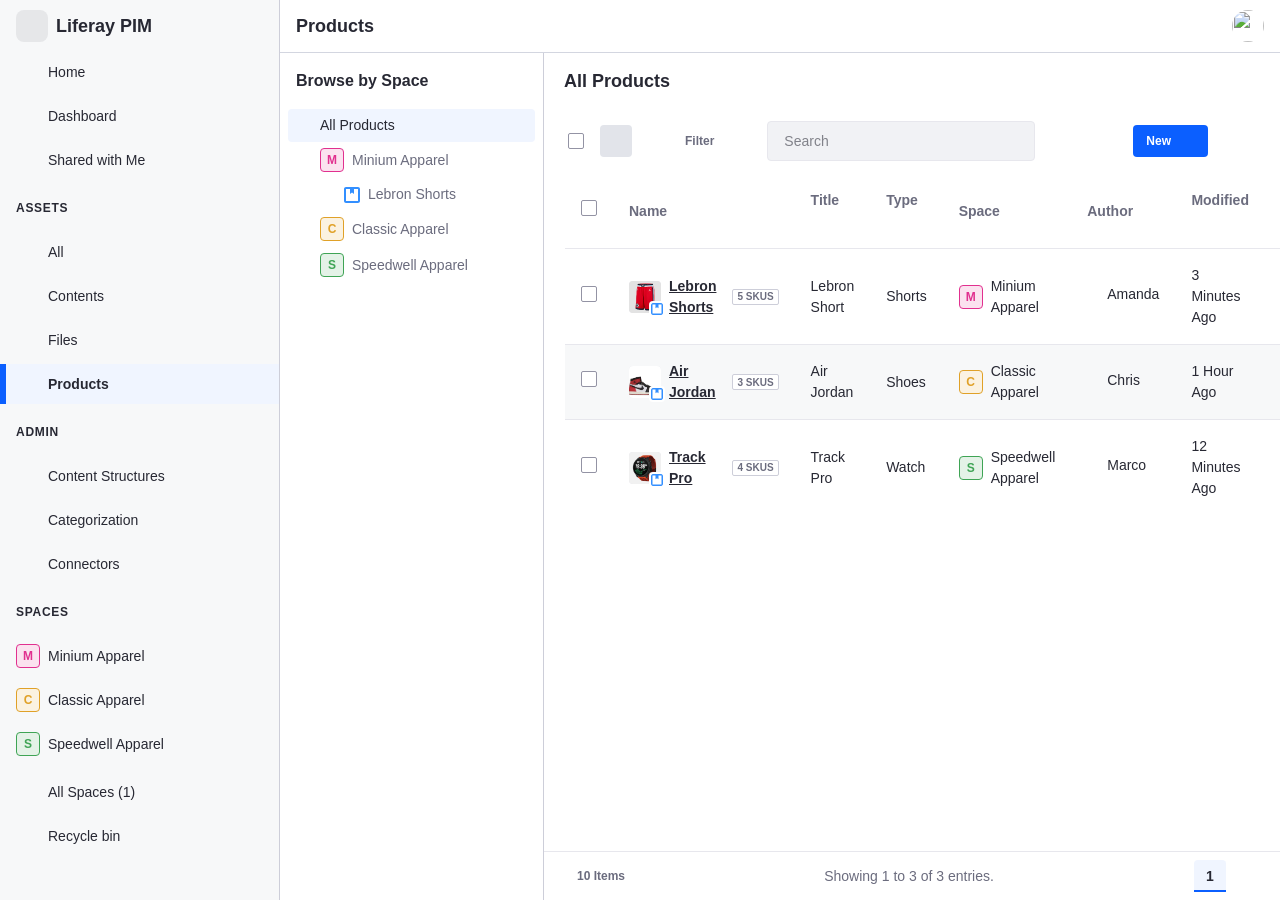
==== commit feec81b7: "Refine aggregated-mode navigation and space chips (PIM Navigation Patterns) Aggregated view (ASSETS " ====
--- a/prototypes/browse-panel.html
+++ b/prototypes/browse-panel.html
@@ -260,6 +260,16 @@
       box-shadow: 0 0 0 var(--spacing-1) var(--color-white);
     }
     .pim-space, .pim-author { align-items: center; display: inline-flex; gap: var(--spacing-2); }
+    /* Space chip as a link (crosses into the space world). Only the NAME
+       underlines on hover — never the chip's letter. */
+    .pim-space-link { align-items: center; color: inherit; cursor: pointer; display: inline-flex; gap: var(--spacing-3); text-decoration: none; }
+    .pim-space-link:hover .pim-space-name { text-decoration: underline; }
+    /* Inline space chip + name inside the aggregated breadcrumb (like the tree).
+       Override the breadcrumb's link underline so only the NAME underlines, not
+       the chip's letter. */
+    .pim-crumb-space { align-items: center; display: inline-flex; gap: var(--spacing-3); }
+    .breadcrumb a.pim-crumb-space:hover { text-decoration: none; }
+    .pim-crumb-space:hover .pim-space-name { text-decoration: underline; }
     .pim-author .lexicon-icon { color: var(--color-secondary); }
     .table__sort { color: var(--color-secondary-l1); margin-left: var(--spacing-1); vertical-align: middle; }
     .pim-badge { margin-left: var(--spacing-3); }
@@ -948,7 +958,7 @@
       return '<tr><td class="table__cell--gutter">' + CHECKBOX + '</td>'
         + '<td><span class="pim-sku"><span class="sticker sticker--md sticker--icon"><svg class="lexicon-icon"><use href="' + r.icon + '"></use></svg></span><a href="#" class="table__title">' + r.name + '</a></span></td>'
         + '<td>' + r.type + '</td>'
-        + '<td>' + spaceCell(SPACES[r.space]) + '</td>'
+        + '<td>' + spaceCell(r.space) + '</td>'
         + '<td><span class="pim-author"><svg class="lexicon-icon"><use href="#user"></use></svg> ' + r.author + '</span></td>'
         + '<td>' + r.modified + '</td>'
         + '<td>' + r.revised + '</td>'
@@ -989,14 +999,19 @@
         ? '<span class="sticker sticker--md"><img src="' + p.thumb.img + '" alt=""></span>'
         : '<span class="sticker sticker--md sticker--icon"><svg class="lexicon-icon"><use href="' + p.thumb.icon + '"></use></svg></span>';
     }
-    function spaceCell(sp) {
-      return '<span class="pim-space"><span class="sticker sticker--outline sticker--space" style="--sc:' + sp.color + '" aria-hidden="true">' + sp.code + '</span> ' + sp.name + '</span>';
+    // The space chip is the explicit link that crosses from the aggregated world
+    // into the space world (in-space product list). data-space-link carries the key.
+    function spaceCell(spaceKey) {
+      var sp = SPACES[spaceKey];
+      return '<span class="pim-space"><a href="#" class="pim-space-link" data-space-link="' + spaceKey + '">'
+        + '<span class="sticker sticker--outline sticker--space" style="--sc:' + sp.color + '" aria-hidden="true">' + sp.code + '</span>'
+        + '<span class="pim-space-name">' + sp.name + '</span></a></span>';
     }
     // Trailing cells shared by both row kinds (Title → actions).
     function metaCells(p) {
       return '<td>' + p.title + '</td>'
         + '<td>' + p.type + '</td>'
-        + '<td>' + spaceCell(SPACES[p.space]) + '</td>'
+        + '<td>' + spaceCell(p.space) + '</td>'
         + '<td><span class="pim-author"><svg class="lexicon-icon"><use href="#user"></use></svg> ' + p.author + '</span></td>'
         + '<td>' + p.modified + '</td>'
         + '<td><span class="label label--sm label--success">Published</span></td>'
@@ -1039,6 +1054,33 @@
       } else {
         stickerEl.style.display = 'none';
         olEl.innerHTML = '<li aria-current="page">All Products</li>';
+      }
+    }
+    // Aggregated-mode breadcrumb (data-set header) = the REAL Browse-by-Space
+    // tree path of the active node, segment-for-segment. The tree elides the
+    // section, so "Products" never appears here. Every non-current segment is an
+    // <a data-crumb> whose click calls render() only — it never crosses into the
+    // space world (that is the space chip's job). The space chip is inline in the
+    // space segment, like the tree; the separate ds-crumb-sticker stays hidden.
+    function buildAggregateCrumb(olEl, label) {
+      dsSticker.style.display = 'none';
+      var v = VIEWS[label];
+      if (!v || !v.space) {
+        olEl.innerHTML = '<li aria-current="page">All Products</li>';
+        return;
+      }
+      var sp = SPACES[v.space];
+      var chip = '<span class="sticker sticker--outline sticker--space" style="--sc:' + sp.color + '" aria-hidden="true">' + sp.code + '</span>';
+      var root = '<li><a href="#" data-crumb="All Products">All Products</a>' + SEP + '</li>';
+      var chipName = chip + '<span class="pim-space-name">' + sp.name + '</span>';
+      if (!v.leaf) {
+        // A space is the active node → it is the current (last) segment.
+        olEl.innerHTML = root + '<li aria-current="page"><span class="pim-crumb-space">' + chipName + '</span></li>';
+      } else {
+        // A parent product is active → space becomes a link, product is current.
+        olEl.innerHTML = root
+          + '<li><a href="#" data-crumb="' + sp.name + '" class="pim-crumb-space">' + chipName + '</a>' + SEP + '</li>'
+          + '<li aria-current="page">' + v.leaf + '</li>';
       }
     }
     function renderView(label) {
@@ -1119,7 +1161,7 @@
     // when a space crumb is clicked, navigates the side menu to that space.
     function renderDataSetHeader(label) {
       if (document.body.classList.contains('in-space')) return; // hidden by CSS
-      buildCrumb(dsOl, dsSticker, VIEWS[label]);
+      buildAggregateCrumb(dsOl, label);
     }
 
     // Reveal a row in the tree by expanding all of its ancestor groups.
@@ -1244,12 +1286,22 @@
     //    are ignored. SKU rows are leaves (no navigation).
     tableWrap.addEventListener('click', function (e) {
       if (e.target.closest('.checkbox') || e.target.closest('button')) return;
+      // The space chip is the explicit cross into the space world: it opens that
+      // space's HOME (consistent with the side menu and the space breadcrumb).
+      var spaceLink = e.target.closest('a[data-space-link]');
+      if (spaceLink) {
+        e.preventDefault();
+        showHome(spaceLink.getAttribute('data-space-link'));
+        return;
+      }
       var tr = e.target.closest('tr[data-product]');
       if (!tr) return;
       e.preventDefault();
       var prod = tr.getAttribute('data-product');
-      var atGlobal = !VIEWS[current] || !VIEWS[current].space;
-      navigate(atGlobal ? SPACES[PRODUCTS[prod].space].name : prod);
+      // Aggregated → open the product in situ (its SKUs), staying aggregated.
+      // Inside a space → drill into the product (current in-space behaviour).
+      if (document.body.classList.contains('in-space')) navigate(prod);
+      else render(prod);
     });
 
     // 3) Breadcrumb clicks — both the data-set header (aggregated) and the
@@ -1262,7 +1314,14 @@
       else navigate(a.dataset.nav);
     }
     ol.addEventListener('click', crumbClick);
-    dsOl.addEventListener('click', crumbClick);
+    // Aggregated data-set breadcrumb: clicks re-select the tree node via render()
+    // only — the panel stays, the sidebar doesn't move, we never enter in-space.
+    dsOl.addEventListener('click', function (e) {
+      var a = e.target.closest('a[data-crumb]');
+      if (!a) return;
+      e.preventDefault();
+      render(a.getAttribute('data-crumb'));
+    });
 
     // 4) Side menu — the primary navigator (works with the Browse panel
     //    collapsed and mirrors how Content/Files navigate). ASSETS > Products
